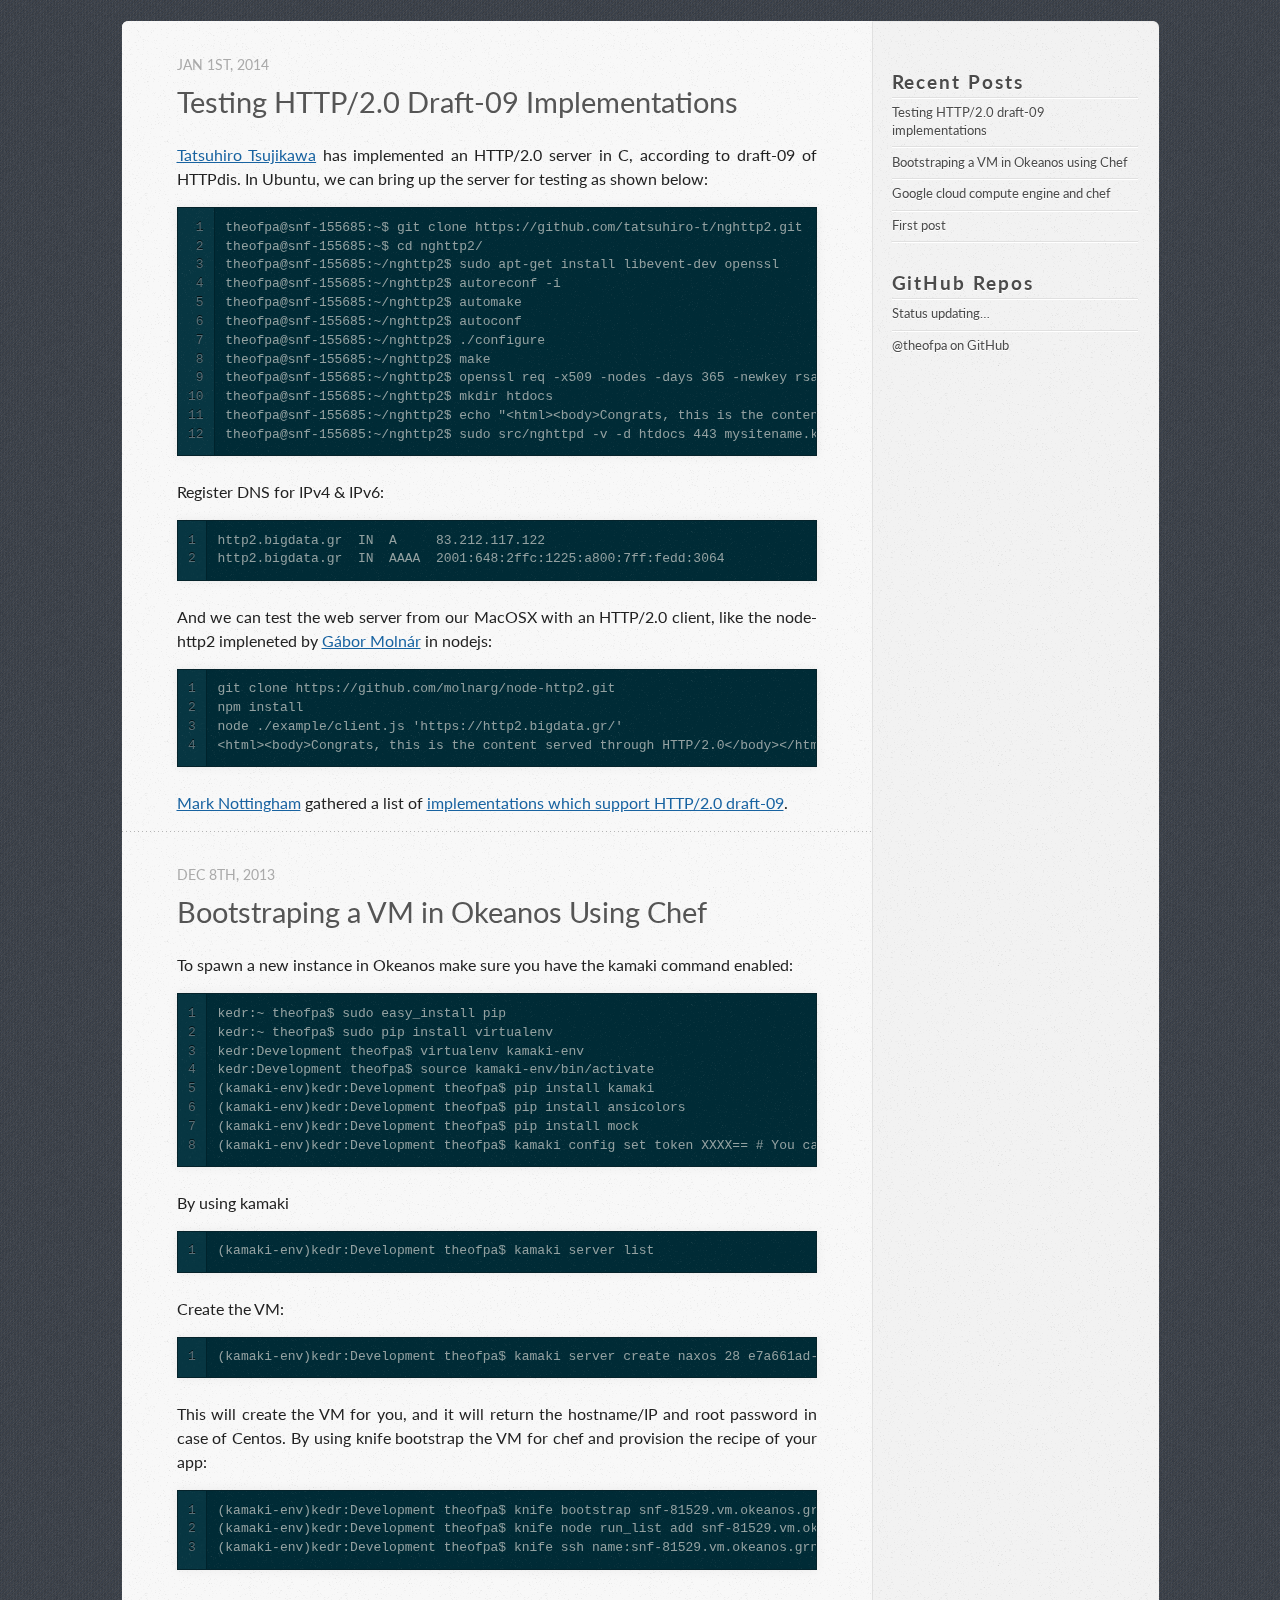
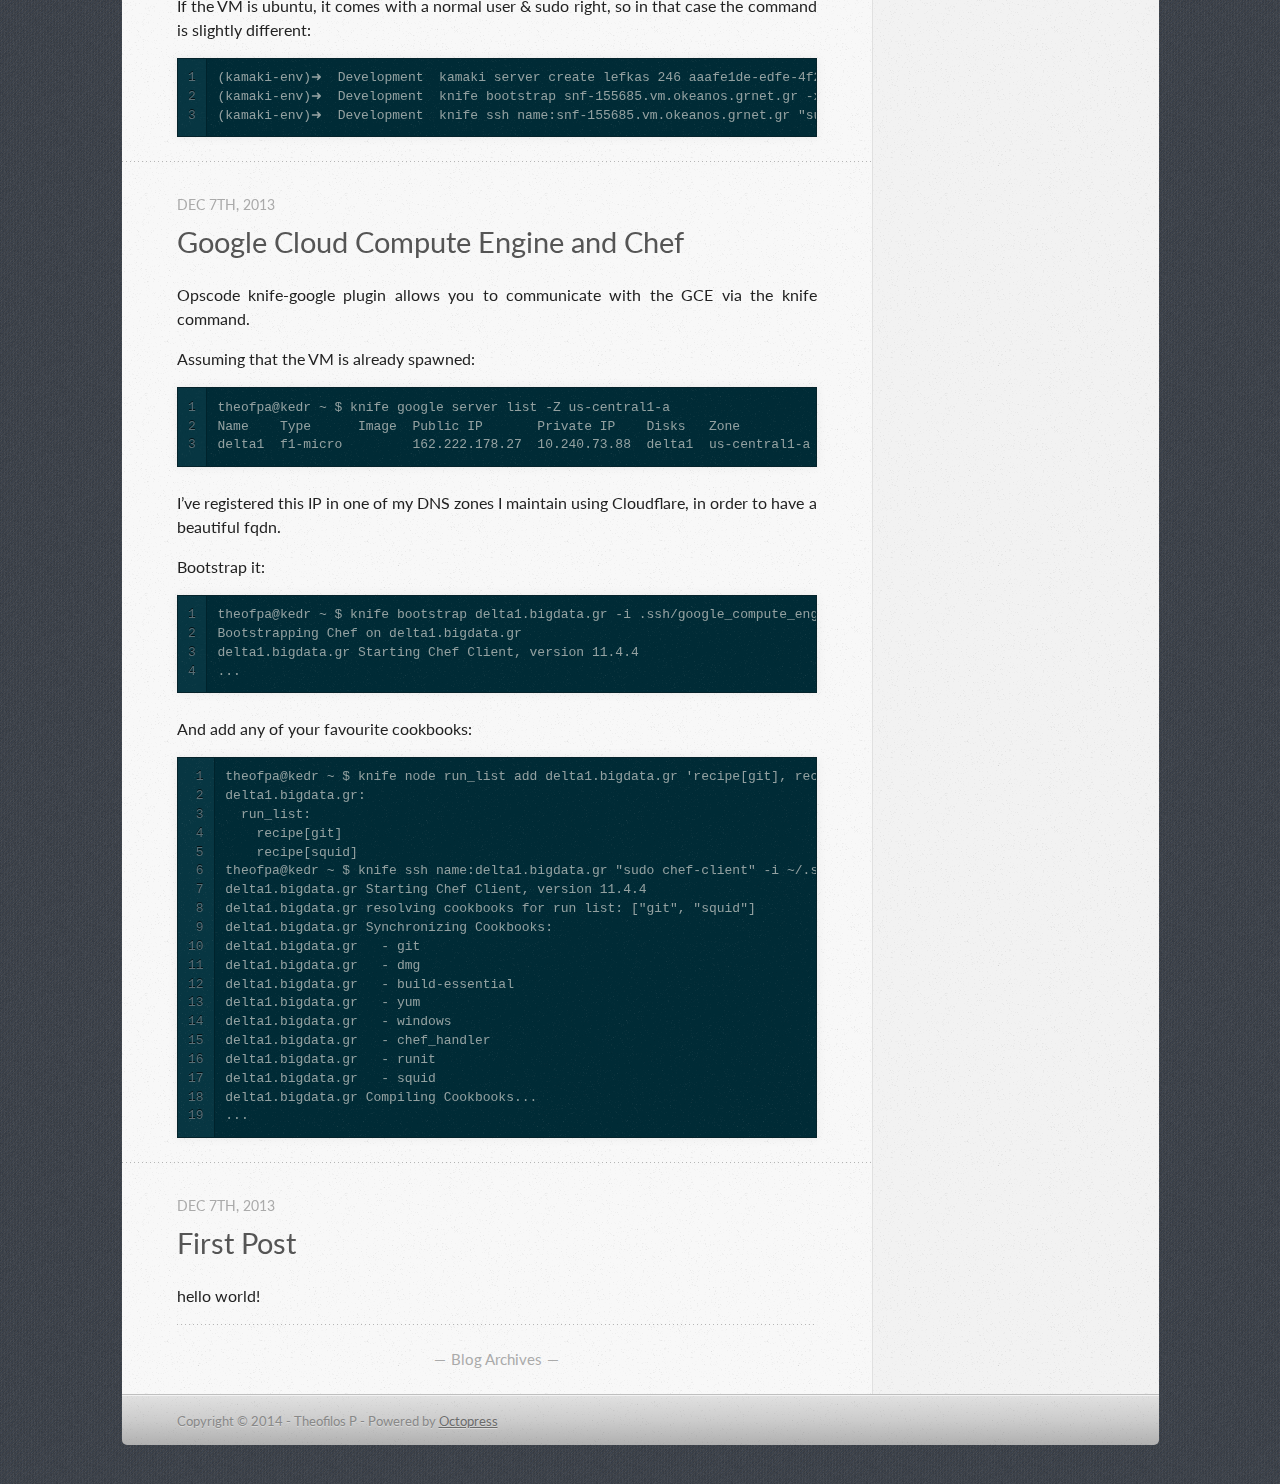
==== index.html @ 342b1354 "Site updated at 2014-01-01 19:19:37 UTC" ====
<!DOCTYPE html>
<!--[if IEMobile 7 ]><html class="no-js iem7"><![endif]-->
<!--[if lt IE 9]><html class="no-js lte-ie8"><![endif]-->
<!--[if (gt IE 8)|(gt IEMobile 7)|!(IEMobile)|!(IE)]><!--><html class="no-js" lang="en"><!--<![endif]-->
<head>
  <meta charset="utf-8">
  <title>theofpa octopress blog</title>
  <meta name="author" content="Theofilos P">

  
  <meta name="description" content="Tatsuhiro Tsujikawa has implemented an HTTP/2.0 server in C, according to draft-09 of HTTPdis. In Ubuntu, we can bring up the server for testing as &hellip;">
  

  <!-- http://t.co/dKP3o1e -->
  <meta name="HandheldFriendly" content="True">
  <meta name="MobileOptimized" content="320">
  <meta name="viewport" content="width=device-width, initial-scale=1">

  
  <link rel="canonical" href="http://theofpa.github.io/">
  <link href="/favicon.png" rel="icon">
  <link href="/stylesheets/screen.css" media="screen, projection" rel="stylesheet" type="text/css">
   <link href="/stylesheets/data-table.css" media="screen, projection" rel="stylesheet" type="text/css" />
  <script src="/javascripts/modernizr-2.0.js"></script>
  <script src="/javascripts/ender.js"></script>
  <script src="/javascripts/octopress.js" type="text/javascript"></script>
  <link href="/atom.xml" rel="alternate" title="theofpa octopress blog" type="application/atom+xml">
  <!--Fonts from Google"s Web font directory at http://google.com/webfonts -->
<link href="http://fonts.googleapis.com/css?family=PT+Serif:regular,italic,bold,bolditalic" rel="stylesheet" type="text/css">
<link href="http://fonts.googleapis.com/css?family=PT+Sans:regular,italic,bold,bolditalic" rel="stylesheet" type="text/css">
<link href='http://fonts.googleapis.com/css?family=Lato:400,700,400italic,700italic' rel='stylesheet' type='text/css'>


  
  <script type="text/javascript">
    var _gaq = _gaq || [];
    _gaq.push(['_setAccount', 'UA-46292497-1']);
    _gaq.push(['_trackPageview']);

    (function() {
      var ga = document.createElement('script'); ga.type = 'text/javascript'; ga.async = true;
      ga.src = ('https:' == document.location.protocol ? 'https://ssl' : 'http://www') + '.google-analytics.com/ga.js';
      var s = document.getElementsByTagName('script')[0]; s.parentNode.insertBefore(ga, s);
    })();
  </script>


</head>

<body   >
  <header role="banner"><hgroup>
</hgroup>

</header>
  <!-- <nav role="navigation"><ul class="subscription" data-subscription="rss">
  <li><a href="/atom.xml" rel="subscribe-rss" title="subscribe via RSS">RSS</a></li>
  
</ul>
  
<form action="http://google.com/search" method="get">
  <fieldset role="search">
    <input type="hidden" name="q" value="site:theofpa.github.io" />
    <input class="search" type="text" name="q" results="0" placeholder="Search"/>
  </fieldset>
</form>
  
<ul class="main-navigation">
  <li><a href="/">Blog</a></li>
  <li><a href="/blog/archives">Archives</a></li>
</ul>

</nav> -->
  <div id="main">
    <div id="content">
      <div class="blog-index">
  
  
  
    <article>
      
  <header>
    
      <h1 class="entry-title"><a href="/blog/2014/01/01/testing-http-slash-2-dot-0-draft-09-implementations/">Testing HTTP/2.0 Draft-09 Implementations</a></h1>
    
    
      <p class="meta">
        








  


<time datetime="2014-01-01T20:08:43+01:00" pubdate data-updated="true">Jan 1<span>st</span>, 2014</time>
        
      </p>
    
  </header>


  <div class="entry-content"><p><a href="https://github.com/tatsuhiro-t">Tatsuhiro Tsujikawa</a> has implemented an HTTP/2.0 server in C, according to draft-09 of HTTPdis. In Ubuntu, we can bring up the server for testing as shown below:</p>

<figure class='code'><div class="highlight"><table><tr><td class="gutter"><pre class="line-numbers"><span class='line-number'>1</span>
<span class='line-number'>2</span>
<span class='line-number'>3</span>
<span class='line-number'>4</span>
<span class='line-number'>5</span>
<span class='line-number'>6</span>
<span class='line-number'>7</span>
<span class='line-number'>8</span>
<span class='line-number'>9</span>
<span class='line-number'>10</span>
<span class='line-number'>11</span>
<span class='line-number'>12</span>
</pre></td><td class='code'><pre><code class=''><span class='line'>theofpa@snf-155685:~$ git clone https://github.com/tatsuhiro-t/nghttp2.git
</span><span class='line'>theofpa@snf-155685:~$ cd nghttp2/
</span><span class='line'>theofpa@snf-155685:~/nghttp2$ sudo apt-get install libevent-dev openssl
</span><span class='line'>theofpa@snf-155685:~/nghttp2$ autoreconf -i
</span><span class='line'>theofpa@snf-155685:~/nghttp2$ automake
</span><span class='line'>theofpa@snf-155685:~/nghttp2$ autoconf
</span><span class='line'>theofpa@snf-155685:~/nghttp2$ ./configure
</span><span class='line'>theofpa@snf-155685:~/nghttp2$ make
</span><span class='line'>theofpa@snf-155685:~/nghttp2$ openssl req -x509 -nodes -days 365 -newkey rsa:2048 -keyout mysitename.key -out mysitename.crt
</span><span class='line'>theofpa@snf-155685:~/nghttp2$ mkdir htdocs
</span><span class='line'>theofpa@snf-155685:~/nghttp2$ echo "&lt;html&gt;&lt;body&gt;Congrats, this is the content served through HTTP/2.0&lt;/body&gt;&lt;/html&gt;" &gt; htdocs/index.html
</span><span class='line'>theofpa@snf-155685:~/nghttp2$ sudo src/nghttpd -v -d htdocs 443 mysitename.key mysitename.crt</span></code></pre></td></tr></table></div></figure>


<p>Register DNS for IPv4 &amp; IPv6:</p>

<figure class='code'><div class="highlight"><table><tr><td class="gutter"><pre class="line-numbers"><span class='line-number'>1</span>
<span class='line-number'>2</span>
</pre></td><td class='code'><pre><code class=''><span class='line'>http2.bigdata.gr  IN  A     83.212.117.122
</span><span class='line'>http2.bigdata.gr  IN  AAAA  2001:648:2ffc:1225:a800:7ff:fedd:3064</span></code></pre></td></tr></table></div></figure>


<p>And we can test the web server from our MacOSX with an HTTP/2.0 client, like the node-http2 impleneted by <a href="https://github.com/molnarg">Gábor Molnár</a> in nodejs:</p>

<figure class='code'><div class="highlight"><table><tr><td class="gutter"><pre class="line-numbers"><span class='line-number'>1</span>
<span class='line-number'>2</span>
<span class='line-number'>3</span>
<span class='line-number'>4</span>
</pre></td><td class='code'><pre><code class=''><span class='line'>git clone https://github.com/molnarg/node-http2.git
</span><span class='line'>npm install
</span><span class='line'>node ./example/client.js 'https://http2.bigdata.gr/'
</span><span class='line'>&lt;html&gt;&lt;body&gt;Congrats, this is the content served through HTTP/2.0&lt;/body&gt;&lt;/html&gt;</span></code></pre></td></tr></table></div></figure>


<p><a href="https://github.com/mnot">Mark Nottingham</a> gathered a list of <a href="https://github.com/http2/http2-spec/wiki/Implementations">implementations which support HTTP/2.0 draft-09</a>.</p>
</div>
  
  


    </article>
  
  
    <article>
      
  <header>
    
      <h1 class="entry-title"><a href="/blog/2013/12/08/bootstraping-a-vm-in-okeanos-using-chef/">Bootstraping a VM in Okeanos Using Chef</a></h1>
    
    
      <p class="meta">
        








  


<time datetime="2013-12-08T21:29:10+01:00" pubdate data-updated="true">Dec 8<span>th</span>, 2013</time>
        
      </p>
    
  </header>


  <div class="entry-content"><p>To spawn a new instance in Okeanos make sure you have the kamaki command enabled:</p>

<figure class='code'><div class="highlight"><table><tr><td class="gutter"><pre class="line-numbers"><span class='line-number'>1</span>
<span class='line-number'>2</span>
<span class='line-number'>3</span>
<span class='line-number'>4</span>
<span class='line-number'>5</span>
<span class='line-number'>6</span>
<span class='line-number'>7</span>
<span class='line-number'>8</span>
</pre></td><td class='code'><pre><code class=''><span class='line'>kedr:~ theofpa$ sudo easy_install pip
</span><span class='line'>kedr:~ theofpa$ sudo pip install virtualenv
</span><span class='line'>kedr:Development theofpa$ virtualenv kamaki-env
</span><span class='line'>kedr:Development theofpa$ source kamaki-env/bin/activate
</span><span class='line'>(kamaki-env)kedr:Development theofpa$ pip install kamaki
</span><span class='line'>(kamaki-env)kedr:Development theofpa$ pip install ansicolors
</span><span class='line'>(kamaki-env)kedr:Development theofpa$ pip install mock  
</span><span class='line'>(kamaki-env)kedr:Development theofpa$ kamaki config set token XXXX== # You can get the token from the Okeanos website</span></code></pre></td></tr></table></div></figure>


<p>By using kamaki</p>

<figure class='code'><div class="highlight"><table><tr><td class="gutter"><pre class="line-numbers"><span class='line-number'>1</span>
</pre></td><td class='code'><pre><code class=''><span class='line'>(kamaki-env)kedr:Development theofpa$ kamaki server list</span></code></pre></td></tr></table></div></figure>


<p>Create the VM:</p>

<figure class='code'><div class="highlight"><table><tr><td class="gutter"><pre class="line-numbers"><span class='line-number'>1</span>
</pre></td><td class='code'><pre><code class=''><span class='line'>(kamaki-env)kedr:Development theofpa$ kamaki server create naxos 28 e7a661ad-1536-45f1-8776-aac9b9ff0c1d </span></code></pre></td></tr></table></div></figure>


<p>This will create the VM for you, and it will return the hostname/IP and root password in case of Centos. By using knife bootstrap the VM for chef and provision the recipe of your app:</p>

<figure class='code'><div class="highlight"><table><tr><td class="gutter"><pre class="line-numbers"><span class='line-number'>1</span>
<span class='line-number'>2</span>
<span class='line-number'>3</span>
</pre></td><td class='code'><pre><code class=''><span class='line'>(kamaki-env)kedr:Development theofpa$ knife bootstrap snf-81529.vm.okeanos.grnet.gr -x root -P rootpass
</span><span class='line'>(kamaki-env)kedr:Development theofpa$ knife node run_list add snf-81529.vm.okeanos.grnet.gr 'recipe[myapp]'
</span><span class='line'>(kamaki-env)kedr:Development theofpa$ knife ssh name:snf-81529.vm.okeanos.grnet.gr "sudo chef-client" -x root -P rootpass</span></code></pre></td></tr></table></div></figure>


<p>If the VM is ubuntu, it comes with a normal user &amp; sudo right, so in that case the command is slightly different:</p>

<figure class='code'><div class="highlight"><table><tr><td class="gutter"><pre class="line-numbers"><span class='line-number'>1</span>
<span class='line-number'>2</span>
<span class='line-number'>3</span>
</pre></td><td class='code'><pre><code class=''><span class='line'>(kamaki-env)➜  Development  kamaki server create lefkas 246 aaafe1de-edfe-4f29-8c3f-50707ccd7d0a
</span><span class='line'>(kamaki-env)➜  Development  knife bootstrap snf-155685.vm.okeanos.grnet.gr -x user -P userpass --sudo
</span><span class='line'>(kamaki-env)➜  Development  knife ssh name:snf-155685.vm.okeanos.grnet.gr "sudo chef-client" -x user -P userpass</span></code></pre></td></tr></table></div></figure>

</div>
  
  


    </article>
  
  
    <article>
      
  <header>
    
      <h1 class="entry-title"><a href="/blog/2013/12/07/google-cloud-compute-engine-and-chef/">Google Cloud Compute Engine and Chef</a></h1>
    
    
      <p class="meta">
        








  


<time datetime="2013-12-07T14:50:55+01:00" pubdate data-updated="true">Dec 7<span>th</span>, 2013</time>
        
      </p>
    
  </header>


  <div class="entry-content"><p>Opscode knife-google plugin allows you to communicate with the GCE via the knife command.</p>

<p>Assuming that the VM is already spawned:</p>

<figure class='code'><div class="highlight"><table><tr><td class="gutter"><pre class="line-numbers"><span class='line-number'>1</span>
<span class='line-number'>2</span>
<span class='line-number'>3</span>
</pre></td><td class='code'><pre><code class=''><span class='line'>theofpa@kedr ~ $ knife google server list -Z us-central1-a
</span><span class='line'>Name    Type      Image  Public IP       Private IP    Disks   Zone           Status
</span><span class='line'>delta1  f1-micro         162.222.178.27  10.240.73.88  delta1  us-central1-a  running</span></code></pre></td></tr></table></div></figure>


<p>I&rsquo;ve registered this IP in one of my DNS zones I maintain using Cloudflare, in order to have a beautiful fqdn.</p>

<p>Bootstrap it:</p>

<figure class='code'><div class="highlight"><table><tr><td class="gutter"><pre class="line-numbers"><span class='line-number'>1</span>
<span class='line-number'>2</span>
<span class='line-number'>3</span>
<span class='line-number'>4</span>
</pre></td><td class='code'><pre><code class=''><span class='line'>theofpa@kedr ~ $ knife bootstrap delta1.bigdata.gr -i .ssh/google_compute_engine -x theofpa --sudo
</span><span class='line'>Bootstrapping Chef on delta1.bigdata.gr
</span><span class='line'>delta1.bigdata.gr Starting Chef Client, version 11.4.4
</span><span class='line'>...</span></code></pre></td></tr></table></div></figure>


<p>And add any of your favourite cookbooks:</p>

<figure class='code'><div class="highlight"><table><tr><td class="gutter"><pre class="line-numbers"><span class='line-number'>1</span>
<span class='line-number'>2</span>
<span class='line-number'>3</span>
<span class='line-number'>4</span>
<span class='line-number'>5</span>
<span class='line-number'>6</span>
<span class='line-number'>7</span>
<span class='line-number'>8</span>
<span class='line-number'>9</span>
<span class='line-number'>10</span>
<span class='line-number'>11</span>
<span class='line-number'>12</span>
<span class='line-number'>13</span>
<span class='line-number'>14</span>
<span class='line-number'>15</span>
<span class='line-number'>16</span>
<span class='line-number'>17</span>
<span class='line-number'>18</span>
<span class='line-number'>19</span>
</pre></td><td class='code'><pre><code class=''><span class='line'>theofpa@kedr ~ $ knife node run_list add delta1.bigdata.gr 'recipe[git], recipe[squid]'
</span><span class='line'>delta1.bigdata.gr:
</span><span class='line'>  run_list:
</span><span class='line'>    recipe[git]
</span><span class='line'>    recipe[squid]
</span><span class='line'>theofpa@kedr ~ $ knife ssh name:delta1.bigdata.gr "sudo chef-client" -i ~/.ssh/google_compute_engine
</span><span class='line'>delta1.bigdata.gr Starting Chef Client, version 11.4.4
</span><span class='line'>delta1.bigdata.gr resolving cookbooks for run list: ["git", "squid"]
</span><span class='line'>delta1.bigdata.gr Synchronizing Cookbooks:
</span><span class='line'>delta1.bigdata.gr   - git
</span><span class='line'>delta1.bigdata.gr   - dmg
</span><span class='line'>delta1.bigdata.gr   - build-essential
</span><span class='line'>delta1.bigdata.gr   - yum
</span><span class='line'>delta1.bigdata.gr   - windows
</span><span class='line'>delta1.bigdata.gr   - chef_handler
</span><span class='line'>delta1.bigdata.gr   - runit
</span><span class='line'>delta1.bigdata.gr   - squid
</span><span class='line'>delta1.bigdata.gr Compiling Cookbooks...
</span><span class='line'>...</span></code></pre></td></tr></table></div></figure>



</div>
  
  


    </article>
  
  
    <article>
      
  <header>
    
      <h1 class="entry-title"><a href="/blog/2013/12/07/first-post/">First Post</a></h1>
    
    
      <p class="meta">
        








  


<time datetime="2013-12-07T14:45:52+01:00" pubdate data-updated="true">Dec 7<span>th</span>, 2013</time>
        
      </p>
    
  </header>


  <div class="entry-content"><p>hello world!</p>
</div>
  
  


    </article>
  
  <div class="pagination">
    
    <a href="archives">Blog Archives</a>
    
  </div>
</div>
<aside class="sidebar">
  
    <section>
  <h1>Recent Posts</h1>
  <ul id="recent_posts">
    
      <li class="post">
        <a href="/blog/2014/01/01/testing-http-slash-2-dot-0-draft-09-implementations/">Testing HTTP/2.0 draft-09 implementations</a>
      </li>
    
      <li class="post">
        <a href="/blog/2013/12/08/bootstraping-a-vm-in-okeanos-using-chef/">Bootstraping a VM in Okeanos using Chef</a>
      </li>
    
      <li class="post">
        <a href="/blog/2013/12/07/google-cloud-compute-engine-and-chef/">Google cloud compute engine and chef</a>
      </li>
    
      <li class="post">
        <a href="/blog/2013/12/07/first-post/">First post</a>
      </li>
    
  </ul>
</section>

<section>
  <h1>GitHub Repos</h1>
  <ul id="gh_repos">
    <li class="loading">Status updating&#8230;</li>
  </ul>
  
  <a href="https://github.com/theofpa">@theofpa</a> on GitHub
  
  <script type="text/javascript">
    $.domReady(function(){
        if (!window.jXHR){
            var jxhr = document.createElement('script');
            jxhr.type = 'text/javascript';
            jxhr.src = '/javascripts/libs/jXHR.js';
            var s = document.getElementsByTagName('script')[0];
            s.parentNode.insertBefore(jxhr, s);
        }

        github.showRepos({
            user: 'theofpa',
            count: 100,
            skip_forks: true,
            target: '#gh_repos'
        });
    });
  </script>
  <script src="/javascripts/github.js" type="text/javascript"> </script>
</section>





  
</aside>

    </div>
  </div>
  <footer role="contentinfo"><p>
  Copyright &copy; 2014 - Theofilos P -
  <span class="credit">Powered by <a href="http://octopress.org">Octopress</a></span>
</p>

</footer>
  







  <script type="text/javascript">
    (function(){
      var twitterWidgets = document.createElement('script');
      twitterWidgets.type = 'text/javascript';
      twitterWidgets.async = true;
      twitterWidgets.src = 'http://platform.twitter.com/widgets.js';
      document.getElementsByTagName('head')[0].appendChild(twitterWidgets);
    })();
  </script>





</body>
</html>
---- stylesheets/screen.css ----
html,body,div,span,applet,object,iframe,h1,h2,h3,h4,h5,h6,p,blockquote,pre,a,abbr,acronym,address,big,cite,code,del,dfn,em,img,ins,kbd,q,s,samp,small,strike,strong,sub,sup,tt,var,b,u,i,center,dl,dt,dd,ol,ul,li,fieldset,form,label,legend,table,caption,tbody,tfoot,thead,tr,th,td,article,aside,canvas,details,embed,figure,figcaption,footer,header,hgroup,menu,nav,output,ruby,section,summary,time,mark,audio,video{margin:0;padding:0;border:0;font:inherit;font-size:100%;vertical-align:baseline}html{line-height:1}ol,ul{list-style:none}table{border-collapse:collapse;border-spacing:0}caption,th,td{text-align:left;font-weight:normal;vertical-align:middle}q,blockquote{quotes:none}q:before,q:after,blockquote:before,blockquote:after{content:"";content:none}a img{border:none}article,aside,details,figcaption,figure,footer,header,hgroup,menu,nav,section,summary{display:block}article,aside,details,figcaption,figure,footer,header,hgroup,menu,nav,section,summary{display:block}a{color:#1863a1}a:visited{color:#751590}a:focus{color:#0181eb}a:hover{color:#0181eb}a:active{color:#01579f}aside.sidebar a{color:#1863a1}aside.sidebar a:focus{color:#0181eb}aside.sidebar a:hover{color:#0181eb}aside.sidebar a:active{color:#01579f}a{-webkit-transition:color 0.3s;-moz-transition:color 0.3s;-o-transition:color 0.3s;transition:color 0.3s}html{background:#252525}body>div#main{background:#f2f2f2 url('/images/noise.png?1386423927') top left;border-bottom:1px solid #bfbfbf}body>div#main>div{background:#f8f8f8 url('/images/noise.png?1386423927') top left;border-right:1px solid #e0e0e0}.heading,body>header h1,h1,h2,h3,h4,h5,h6{font-family:"Lato",sans-serif}.sans,body>header h2,article header p.meta,article>footer,#content .blog-index footer,html .gist .gist-file .gist-meta,#blog-archives a.category,#blog-archives time,aside.sidebar section,body>footer{font-family:"Lato",sans-serif}.serif,body,#content .blog-index a[rel=full-article]{font-family:"Lato",sans-serif}.mono,pre,code,tt,p code,li code{font-family:Menlo,Monaco,"Andale Mono","lucida console","Courier New",monospace}body>header h1{font-size:2.2em;font-family:"League",Helvetica,Arial,sans-serif;font-weight:normal;line-height:1.2em;margin-bottom:0.6667em}body>header h2{font-family:"Lato",sans-serif}body{line-height:1.5em;color:#222}h1{font-size:2.2em;line-height:1.2em}@media only screen and (min-width: 992px){body{font-size:1.15em}h1{font-size:2.6em;line-height:1.2em}}h1,h2,h3,h4,h5,h6{text-rendering:optimizelegibility;margin-bottom:1em;font-weight:bold}h2,section h1{font-size:1.5em}h3,section h2,section section h1{font-size:1.3em}h4,section h3,section section h2,section section section h1{font-size:1em}h5,section h4,section section h3{font-size:.9em}h6,section h5,section section h4,section section section h3{font-size:.8em}p,blockquote,ul,ol{margin-bottom:1.5em}ul{list-style-type:disc}ul ul{list-style-type:circle;margin-bottom:0px}ul ul ul{list-style-type:square;margin-bottom:0px}ol{list-style-type:decimal}ol ol{list-style-type:lower-alpha;margin-bottom:0px}ol ol ol{list-style-type:lower-roman;margin-bottom:0px}ul,ul ul,ul ol,ol,ol ul,ol ol{margin-left:1.3em}strong{font-weight:bold}em{font-style:italic}sup,sub{font-size:0.8em;position:relative;display:inline-block}sup{top:-.5em}sub{bottom:-.5em}q{font-style:italic}q:before{content:"\201C"}q:after{content:"\201D"}em,dfn{font-style:italic}strong,dfn{font-weight:bold}del,s{text-decoration:line-through}abbr,acronym{border-bottom:1px dotted;cursor:help}sub,sup{line-height:0}hr{margin-bottom:0.2em}small{font-size:.8em}big{font-size:1.2em}blockquote{font-style:italic;position:relative;font-size:1.2em;line-height:1.5em;padding-left:1em;border-left:4px solid rgba(170,170,170,0.5)}blockquote cite{font-style:italic}blockquote cite a{color:#aaa !important;word-wrap:break-word}blockquote cite:before{content:'\2014';padding-right:.3em;padding-left:.3em;color:#aaa}@media only screen and (min-width: 992px){blockquote{padding-left:1.5em;border-left-width:4px}}.pullquote-right:before,.pullquote-left:before{padding:0;border:none;content:attr(data-pullquote);float:right;width:45%;margin:.5em 0 1em 1.5em;position:relative;top:7px;font-size:1.4em;line-height:1.45em}.pullquote-left:before{float:left;margin:.5em 1.5em 1em 0}.force-wrap,article a,aside.sidebar a{white-space:-moz-pre-wrap;white-space:-pre-wrap;white-space:-o-pre-wrap;white-space:pre-wrap;word-wrap:break-word}.group,body>header,body>nav,body>footer,body #content>article,body #content>div>article,body #content>div>section,body div.pagination,aside.sidebar,#main,#content,.sidebar{*zoom:1}.group:after,body>header:after,body>nav:after,body>footer:after,body #content>article:after,body #content>div>section:after,body div.pagination:after,#main:after,#content:after,.sidebar:after{content:"";display:table;clear:both}body{-webkit-text-size-adjust:none;max-width:1037px;position:relative;margin:0 auto}body>header,body>nav,body>footer,body #content>article,body #content>div>article,body #content>div>section{padding-left:18px;padding-right:18px}@media only screen and (min-width: 480px){body>header,body>nav,body>footer,body #content>article,body #content>div>article,body #content>div>section{padding-left:25px;padding-right:25px}}@media only screen and (min-width: 768px){body>header,body>nav,body>footer,body #content>article,body #content>div>article,body #content>div>section{padding-left:35px;padding-right:35px}}@media only screen and (min-width: 992px){body>header,body>nav,body>footer,body #content>article,body #content>div>article,body #content>div>section{padding-left:55px;padding-right:55px}}body div.pagination{margin-left:18px;margin-right:18px}@media only screen and (min-width: 480px){body div.pagination{margin-left:25px;margin-right:25px}}@media only screen and (min-width: 768px){body div.pagination{margin-left:35px;margin-right:35px}}@media only screen and (min-width: 992px){body div.pagination{margin-left:55px;margin-right:55px}}body>header{font-size:1em;padding-top:1.5em;padding-bottom:1.5em}#content{overflow:hidden}#content>div,#content>article{width:100%}aside.sidebar{float:none;padding:0 18px 1px;background-color:#f7f7f7;border-top:1px solid #e0e0e0}.flex-content,article img,article video,article .flash-video,aside.sidebar img{max-width:100%;height:auto}.basic-alignment.left,article img.left,article video.left,article .left.flash-video,aside.sidebar img.left{float:left;margin-right:1.5em}.basic-alignment.right,article img.right,article video.right,article .right.flash-video,aside.sidebar img.right{float:right;margin-left:1.5em}.basic-alignment.center,article img.center,article video.center,article .center.flash-video,aside.sidebar img.center{display:block;margin:0 auto 1.5em}.basic-alignment.left,article img.left,article video.left,article .left.flash-video,aside.sidebar img.left,.basic-alignment.right,article img.right,article video.right,article .right.flash-video,aside.sidebar img.right{margin-bottom:.8em}.toggle-sidebar,.no-sidebar .toggle-sidebar{display:none}@media only screen and (min-width: 750px){body.sidebar-footer aside.sidebar{float:none;width:auto;clear:left;margin:0;padding:0 35px 1px;background-color:#f7f7f7;border-top:1px solid #eaeaea}body.sidebar-footer aside.sidebar section.odd,body.sidebar-footer aside.sidebar section.even{float:left;width:48%}body.sidebar-footer aside.sidebar section.odd{margin-left:0}body.sidebar-footer aside.sidebar section.even{margin-left:4%}body.sidebar-footer aside.sidebar.thirds section{width:30%;margin-left:5%}body.sidebar-footer aside.sidebar.thirds section.first{margin-left:0;clear:both}}body.sidebar-footer #content{margin-right:0px}body.sidebar-footer .toggle-sidebar{display:none}@media only screen and (min-width: 550px){body>header{font-size:1em}}@media only screen and (min-width: 750px){aside.sidebar{float:none;width:auto;clear:left;margin:0;padding:0 35px 1px;background-color:#f7f7f7;border-top:1px solid #eaeaea}aside.sidebar section.odd,aside.sidebar section.even{float:left;width:48%}aside.sidebar section.odd{margin-left:0}aside.sidebar section.even{margin-left:4%}aside.sidebar.thirds section{width:30%;margin-left:5%}aside.sidebar.thirds section.first{margin-left:0;clear:both}}@media only screen and (min-width: 768px){body{-webkit-text-size-adjust:auto}body>header{font-size:1.2em}#main{padding:0;margin:0 auto}#content{overflow:visible;margin-right:286px;position:relative}.no-sidebar #content{margin-right:0;border-right:0}.collapse-sidebar #content{margin-right:20px}#content>div,#content>article{padding-top:17.5px;padding-bottom:17.5px;float:left}aside.sidebar{width:256px;padding:0 15px 15px;background:none;clear:none;float:left;margin:0 -100% 0 0}aside.sidebar section{width:auto;margin-left:0}aside.sidebar section.odd,aside.sidebar section.even{float:none;width:auto;margin-left:0}.collapse-sidebar aside.sidebar{float:none;width:auto;clear:left;margin:0;padding:0 35px 1px;background-color:#f7f7f7;border-top:1px solid #eaeaea}.collapse-sidebar aside.sidebar section.odd,.collapse-sidebar aside.sidebar section.even{float:left;width:48%}.collapse-sidebar aside.sidebar section.odd{margin-left:0}.collapse-sidebar aside.sidebar section.even{margin-left:4%}.collapse-sidebar aside.sidebar.thirds section{width:30%;margin-left:5%}.collapse-sidebar aside.sidebar.thirds section.first{margin-left:0;clear:both}}@media only screen and (min-width: 992px){body>header{font-size:1.3em}#content{margin-right:286px}#content>div,#content>article{padding-top:27.5px;padding-bottom:27.5px}aside.sidebar{width:246px;padding:1.2em 20px 20px}.collapse-sidebar aside.sidebar{padding-left:55px;padding-right:55px}}body>header{background:#333}body>header h1{display:inline-block;margin:0}body>header h1 a,body>header h1 a:visited,body>header h1 a:hover{color:#f2f2f2;text-decoration:none}body>header h2{margin:.2em 0 0;font-size:1em;color:#aaa;font-weight:normal}body>nav{position:relative;background-color:#ccc;background:url('/images/noise.png?1386423927'),-webkit-gradient(linear, 50% 0%, 50% 100%, color-stop(0%, #e0e0e0), color-stop(50%, #cccccc), color-stop(100%, #b0b0b0));background:url('/images/noise.png?1386423927'),-webkit-linear-gradient(#e0e0e0,#cccccc,#b0b0b0);background:url('/images/noise.png?1386423927'),-moz-linear-gradient(#e0e0e0,#cccccc,#b0b0b0);background:url('/images/noise.png?1386423927'),-o-linear-gradient(#e0e0e0,#cccccc,#b0b0b0);background:url('/images/noise.png?1386423927'),linear-gradient(#e0e0e0,#cccccc,#b0b0b0);border-top:1px solid #f2f2f2;border-bottom:1px solid #8c8c8c;padding-top:.35em;padding-bottom:.35em}body>nav form{-webkit-background-clip:padding;-moz-background-clip:padding;background-clip:padding-box;margin:0;padding:0}body>nav form .search{padding:.3em .5em 0;font-size:.85em;font-family:"Lato",sans-serif;line-height:1.1em;width:95%;-webkit-border-radius:0.5em;-moz-border-radius:0.5em;-ms-border-radius:0.5em;-o-border-radius:0.5em;border-radius:0.5em;-webkit-background-clip:padding;-moz-background-clip:padding;background-clip:padding-box;-webkit-box-shadow:#d1d1d1 0 1px;-moz-box-shadow:#d1d1d1 0 1px;box-shadow:#d1d1d1 0 1px;background-color:#f2f2f2;border:1px solid #b3b3b3;color:#888}body>nav form .search:focus{color:#444;border-color:#80b1df;-webkit-box-shadow:#80b1df 0 0 4px,#80b1df 0 0 3px inset;-moz-box-shadow:#80b1df 0 0 4px,#80b1df 0 0 3px inset;box-shadow:#80b1df 0 0 4px,#80b1df 0 0 3px inset;background-color:#fff;outline:none}body>nav fieldset[role=search]{float:right;width:48%}body>nav fieldset.mobile-nav{float:left;width:48%}body>nav fieldset.mobile-nav select{width:100%;font-size:.8em;border:1px solid #888}body>nav ul{display:none}@media only screen and (min-width: 550px){body>nav{font-size:.9em}body>nav ul{margin:0;padding:0;border:0;overflow:hidden;*zoom:1;float:left;display:block;padding-top:.15em}body>nav ul li{list-style-image:none;list-style-type:none;margin-left:0;white-space:nowrap;display:inline;float:left;padding-left:0;padding-right:0}body>nav ul li:first-child,body>nav ul li.first{padding-left:0}body>nav ul li:last-child{padding-right:0}body>nav ul li.last{padding-right:0}body>nav ul.subscription{margin-left:.8em;float:right}body>nav ul.subscription li:last-child a{padding-right:0}body>nav ul li{margin:0}body>nav a{color:#6b6b6b;font-family:"Lato",sans-serif;text-shadow:#ebebeb 0 1px;float:left;text-decoration:none;font-size:1.1em;padding:.1em 0;line-height:1.5em}body>nav a:visited{color:#6b6b6b}body>nav a:hover{color:#2b2b2b}body>nav li+li{border-left:1px solid #b0b0b0;margin-left:.8em}body>nav li+li a{padding-left:.8em;border-left:1px solid #dedede}body>nav form{float:right;text-align:left;padding-left:.8em;width:221px}body>nav form .search{width:93%;font-size:.95em;line-height:1.2em}body>nav ul[data-subscription$=email]+form{width:143px}body>nav ul[data-subscription$=email]+form .search{width:91%}body>nav fieldset.mobile-nav{display:none}body>nav fieldset[role=search]{width:99%}}@media only screen and (min-width: 992px){body>nav form{width:201px}body>nav ul[data-subscription$=email]+form{width:133px}}.no-placeholder body>nav .search{background:#f2f2f2 url('/images/search.png?1386423927') 0.3em 0.25em no-repeat;text-indent:1.3em}@media only screen and (min-width: 550px){.maskImage body>nav ul[data-subscription$=email]+form{width:169px}}@media only screen and (min-width: 992px){.maskImage body>nav ul[data-subscription$=email]+form{width:159px}}.maskImage ul.subscription{position:relative;top:.2em}.maskImage ul.subscription li,.maskImage ul.subscription a{border:0;padding:0}.maskImage a[rel=subscribe-rss]{position:relative;top:0px;text-indent:-999999em;background-color:#dedede;border:0;padding:0}.maskImage a[rel=subscribe-rss],.maskImage a[rel=subscribe-rss]:after{-webkit-mask-image:url('/images/rss.png?1386423927');-moz-mask-image:url('/images/rss.png?1386423927');-ms-mask-image:url('/images/rss.png?1386423927');-o-mask-image:url('/images/rss.png?1386423927');mask-image:url('/images/rss.png?1386423927');-webkit-mask-repeat:no-repeat;-moz-mask-repeat:no-repeat;-ms-mask-repeat:no-repeat;-o-mask-repeat:no-repeat;mask-repeat:no-repeat;width:48px;height:48px}.maskImage a[rel=subscribe-rss]:after{content:"";position:absolute;top:-1px;left:0;background-color:#ababab}.maskImage a[rel=subscribe-rss]:hover:after{background-color:#9e9e9e}.maskImage a[rel=subscribe-email]{position:relative;top:0px;text-indent:-999999em;background-color:#dedede;border:0;padding:0}.maskImage a[rel=subscribe-email],.maskImage a[rel=subscribe-email]:after{-webkit-mask-image:url('/images/email.png?1386423927');-moz-mask-image:url('/images/email.png?1386423927');-ms-mask-image:url('/images/email.png?1386423927');-o-mask-image:url('/images/email.png?1386423927');mask-image:url('/images/email.png?1386423927');-webkit-mask-repeat:no-repeat;-moz-mask-repeat:no-repeat;-ms-mask-repeat:no-repeat;-o-mask-repeat:no-repeat;mask-repeat:no-repeat;width:28px;height:22px}.maskImage a[rel=subscribe-email]:after{content:"";position:absolute;top:-1px;left:0;background-color:#ababab}.maskImage a[rel=subscribe-email]:hover:after{background-color:#9e9e9e}article{padding-top:1em}article header{position:relative;padding-top:2em;padding-bottom:1em;margin-bottom:1em;background:url('[data-uri]') bottom left repeat-x}article header h1{margin:0}article header h1 a{text-decoration:none}article header h1 a:hover{text-decoration:underline}article header p{font-size:.9em;color:#aaa;margin:0}article header p.meta{text-transform:uppercase;position:absolute;top:0}@media only screen and (min-width: 768px){article header{margin-bottom:1.5em;padding-bottom:1em;background:url('[data-uri]') bottom left repeat-x}}article h2{padding-top:0.8em;background:url('[data-uri]') top left repeat-x}.entry-content article h2:first-child,article header+h2{padding-top:0}article h2:first-child,article header+h2{background:none}article .feature{padding-top:.5em;margin-bottom:1em;padding-bottom:1em;background:url('[data-uri]') bottom left repeat-x;font-size:2.0em;font-style:italic;line-height:1.3em}article img,article video,article .flash-video{-webkit-border-radius:0.3em;-moz-border-radius:0.3em;-ms-border-radius:0.3em;-o-border-radius:0.3em;border-radius:0.3em;-webkit-box-shadow:rgba(0,0,0,0.15) 0 1px 4px;-moz-box-shadow:rgba(0,0,0,0.15) 0 1px 4px;box-shadow:rgba(0,0,0,0.15) 0 1px 4px;-webkit-box-sizing:border-box;-moz-box-sizing:border-box;box-sizing:border-box;border:#fff 0.5em solid}article video,article .flash-video{margin:0 auto 1.5em}article video{display:block;width:100%}article .flash-video>div{position:relative;display:block;padding-bottom:56.25%;padding-top:1px;height:0;overflow:hidden}article .flash-video>div iframe,article .flash-video>div object,article .flash-video>div embed{position:absolute;top:0;left:0;width:100%;height:100%}article>footer{padding-bottom:2.5em;margin-top:2em}article>footer p.meta{margin-bottom:.8em;font-size:.85em;clear:both;overflow:hidden}.blog-index article+article{background:url('[data-uri]') top left repeat-x}#content .blog-index{padding-top:0;padding-bottom:0}#content .blog-index article{padding-top:2em}#content .blog-index article header{background:none;padding-bottom:0}#content .blog-index article h1{font-size:2.2em}#content .blog-index article h1 a{color:inherit}#content .blog-index article h1 a:hover{color:#0181eb}#content .blog-index a[rel=full-article]{background:#ebebeb;display:inline-block;padding:.4em .8em;margin-right:.5em;text-decoration:none;color:#666;-webkit-transition:background-color 0.5s;-moz-transition:background-color 0.5s;-o-transition:background-color 0.5s;transition:background-color 0.5s}#content .blog-index a[rel=full-article]:hover{background:#0181eb;text-shadow:none;color:#f8f8f8}#content .blog-index footer{margin-top:1em}.separator,article>footer .byline+time:before,article>footer time+time:before,article>footer .comments:before,article>footer .byline ~ .categories:before{content:"\2022 ";padding:0 .4em 0 .2em;display:inline-block}#content div.pagination{text-align:center;font-size:.95em;position:relative;background:url('[data-uri]') top left repeat-x;padding-top:1.5em;padding-bottom:1.5em}#content div.pagination a{text-decoration:none;color:#aaa}#content div.pagination a.prev{position:absolute;left:0}#content div.pagination a.next{position:absolute;right:0}#content div.pagination a:hover{color:#0181eb}#content div.pagination a[href*=archive]:before,#content div.pagination a[href*=archive]:after{content:'\2014';padding:0 .3em}p.meta+.sharing{padding-top:1em;padding-left:0;background:url('[data-uri]') top left repeat-x}#fb-root{display:none}.highlight,html .gist .gist-file .gist-syntax .gist-highlight{border:1px solid #05232b !important}.highlight table td.code,html .gist .gist-file .gist-syntax .gist-highlight table td.code{width:100%}.highlight .line-numbers,html .gist .gist-file .gist-syntax .gist-highlight .line-numbers{text-align:right;font-size:13px;line-height:1.45em;background:#073642 url('/images/noise.png?1386423927') top left !important;border-right:1px solid #00232c !important;-webkit-box-shadow:#083e4b -1px 0 inset;-moz-box-shadow:#083e4b -1px 0 inset;box-shadow:#083e4b -1px 0 inset;text-shadow:#021014 0 -1px;padding:.8em !important;-webkit-border-radius:0;-moz-border-radius:0;-ms-border-radius:0;-o-border-radius:0;border-radius:0}.highlight .line-numbers span,html .gist .gist-file .gist-syntax .gist-highlight .line-numbers span{color:#586e75 !important}figure.code,.gist-file,pre{-webkit-box-shadow:rgba(0,0,0,0.06) 0 0 10px;-moz-box-shadow:rgba(0,0,0,0.06) 0 0 10px;box-shadow:rgba(0,0,0,0.06) 0 0 10px}figure.code .highlight pre,.gist-file .highlight pre,pre .highlight pre{-webkit-box-shadow:none;-moz-box-shadow:none;box-shadow:none}html .gist .gist-file{margin-bottom:1.8em;position:relative;border:none;padding-top:26px !important}html .gist .gist-file .gist-syntax{border-bottom:0 !important;background:none !important}html .gist .gist-file .gist-syntax .gist-highlight{background:#002b36 !important}html .gist .gist-file .gist-meta{padding:.6em 0.8em;border:1px solid #083e4b !important;color:#586e75;font-size:.7em !important;background:#073642 url('/images/noise.png?1386423927') top left;line-height:1.5em}html .gist .gist-file .gist-meta a{color:#75878b !important;text-decoration:none}html .gist .gist-file .gist-meta a:hover{text-decoration:underline}html .gist .gist-file .gist-meta a:hover{color:#93a1a1 !important}html .gist .gist-file .gist-meta a[href*='#file']{position:absolute;top:0;left:0;right:-10px;color:#474747 !important}html .gist .gist-file .gist-meta a[href*='#file']:hover{color:#1863a1 !important}html .gist .gist-file .gist-meta a[href*=raw]{top:.4em}pre{background:#002b36 url('/images/noise.png?1386423927') top left;-webkit-border-radius:0.4em;-moz-border-radius:0.4em;-ms-border-radius:0.4em;-o-border-radius:0.4em;border-radius:0.4em;border:1px solid #05232b;line-height:1.45em;font-size:13px;margin-bottom:2.1em;padding:.8em 1em;color:#93a1a1;overflow:auto}h3.filename+pre{-moz-border-radius-topleft:0px;-webkit-border-top-left-radius:0px;border-top-left-radius:0px;-moz-border-radius-topright:0px;-webkit-border-top-right-radius:0px;border-top-right-radius:0px}p code,li code{display:inline-block;white-space:no-wrap;background:#fff;font-size:.8em;line-height:1.5em;color:#555;border:1px solid #ddd;-webkit-border-radius:0.4em;-moz-border-radius:0.4em;-ms-border-radius:0.4em;-o-border-radius:0.4em;border-radius:0.4em;padding:0 .3em;margin:-1px 0}p pre code,li pre code{font-size:1em !important;background:none;border:none}.pre-code,html .gist .gist-file .gist-syntax .gist-highlight pre,.highlight code{font-family:Menlo,Monaco,"Andale Mono","lucida console","Courier New",monospace !important;overflow:scroll;overflow-y:hidden;display:block;padding:.8em !important;overflow-x:auto;line-height:1.45em;background:#002b36 url('/images/noise.png?1386423927') top left !important;color:#93a1a1 !important}.pre-code *::-moz-selection,html .gist .gist-file .gist-syntax .gist-highlight pre *::-moz-selection,.highlight code *::-moz-selection{background:#386774;color:inherit;text-shadow:#002b36 0 1px}.pre-code *::-webkit-selection,html .gist .gist-file .gist-syntax .gist-highlight pre *::-webkit-selection,.highlight code *::-webkit-selection{background:#386774;color:inherit;text-shadow:#002b36 0 1px}.pre-code *::selection,html .gist .gist-file .gist-syntax .gist-highlight pre *::selection,.highlight code *::selection{background:#386774;color:inherit;text-shadow:#002b36 0 1px}.pre-code span,html .gist .gist-file .gist-syntax .gist-highlight pre span,.highlight code span{color:#93a1a1 !important}.pre-code span,html .gist .gist-file .gist-syntax .gist-highlight pre span,.highlight code span{font-style:normal !important;font-weight:normal !important}.pre-code .c,html .gist .gist-file .gist-syntax .gist-highlight pre .c,.highlight code .c{color:#586e75 !important;font-style:italic !important}.pre-code .cm,html .gist .gist-file .gist-syntax .gist-highlight pre .cm,.highlight code .cm{color:#586e75 !important;font-style:italic !important}.pre-code .cp,html .gist .gist-file .gist-syntax .gist-highlight pre .cp,.highlight code .cp{color:#586e75 !important;font-style:italic !important}.pre-code .c1,html .gist .gist-file .gist-syntax .gist-highlight pre .c1,.highlight code .c1{color:#586e75 !important;font-style:italic !important}.pre-code .cs,html .gist .gist-file .gist-syntax .gist-highlight pre .cs,.highlight code .cs{color:#586e75 !important;font-weight:bold !important;font-style:italic !important}.pre-code .err,html .gist .gist-file .gist-syntax .gist-highlight pre .err,.highlight code .err{color:#dc322f !important;background:none !important}.pre-code .k,html .gist .gist-file .gist-syntax .gist-highlight pre .k,.highlight code .k{color:#cb4b16 !important}.pre-code .o,html .gist .gist-file .gist-syntax .gist-highlight pre .o,.highlight code .o{color:#93a1a1 !important;font-weight:bold !important}.pre-code .p,html .gist .gist-file .gist-syntax .gist-highlight pre .p,.highlight code .p{color:#93a1a1 !important}.pre-code .ow,html .gist .gist-file .gist-syntax .gist-highlight pre .ow,.highlight code .ow{color:#2aa198 !important;font-weight:bold !important}.pre-code .gd,html .gist .gist-file .gist-syntax .gist-highlight pre .gd,.highlight code .gd{color:#93a1a1 !important;background-color:#372c34 !important;display:inline-block}.pre-code .gd .x,html .gist .gist-file .gist-syntax .gist-highlight pre .gd .x,.highlight code .gd .x{color:#93a1a1 !important;background-color:#4d2d33 !important;display:inline-block}.pre-code .ge,html .gist .gist-file .gist-syntax .gist-highlight pre .ge,.highlight code .ge{color:#93a1a1 !important;font-style:italic !important}.pre-code .gh,html .gist .gist-file .gist-syntax .gist-highlight pre .gh,.highlight code .gh{color:#586e75 !important}.pre-code .gi,html .gist .gist-file .gist-syntax .gist-highlight pre .gi,.highlight code .gi{color:#93a1a1 !important;background-color:#1a412b !important;display:inline-block}.pre-code .gi .x,html .gist .gist-file .gist-syntax .gist-highlight pre .gi .x,.highlight code .gi .x{color:#93a1a1 !important;background-color:#355720 !important;display:inline-block}.pre-code .gs,html .gist .gist-file .gist-syntax .gist-highlight pre .gs,.highlight code .gs{color:#93a1a1 !important;font-weight:bold !important}.pre-code .gu,html .gist .gist-file .gist-syntax .gist-highlight pre .gu,.highlight code .gu{color:#6c71c4 !important}.pre-code .kc,html .gist .gist-file .gist-syntax .gist-highlight pre .kc,.highlight code .kc{color:#859900 !important;font-weight:bold !important}.pre-code .kd,html .gist .gist-file .gist-syntax .gist-highlight pre .kd,.highlight code .kd{color:#268bd2 !important}.pre-code .kp,html .gist .gist-file .gist-syntax .gist-highlight pre .kp,.highlight code .kp{color:#cb4b16 !important;font-weight:bold !important}.pre-code .kr,html .gist .gist-file .gist-syntax .gist-highlight pre .kr,.highlight code .kr{color:#d33682 !important;font-weight:bold !important}.pre-code .kt,html .gist .gist-file .gist-syntax .gist-highlight pre .kt,.highlight code .kt{color:#2aa198 !important}.pre-code .n,html .gist .gist-file .gist-syntax .gist-highlight pre .n,.highlight code .n{color:#268bd2 !important}.pre-code .na,html .gist .gist-file .gist-syntax .gist-highlight pre .na,.highlight code .na{color:#268bd2 !important}.pre-code .nb,html .gist .gist-file .gist-syntax .gist-highlight pre .nb,.highlight code .nb{color:#859900 !important}.pre-code .nc,html .gist .gist-file .gist-syntax .gist-highlight pre .nc,.highlight code .nc{color:#d33682 !important}.pre-code .no,html .gist .gist-file .gist-syntax .gist-highlight pre .no,.highlight code .no{color:#b58900 !important}.pre-code .nl,html .gist .gist-file .gist-syntax .gist-highlight pre .nl,.highlight code .nl{color:#859900 !important}.pre-code .ne,html .gist .gist-file .gist-syntax .gist-highlight pre .ne,.highlight code .ne{color:#268bd2 !important;font-weight:bold !important}.pre-code .nf,html .gist .gist-file .gist-syntax .gist-highlight pre .nf,.highlight code .nf{color:#268bd2 !important;font-weight:bold !important}.pre-code .nn,html .gist .gist-file .gist-syntax .gist-highlight pre .nn,.highlight code .nn{color:#b58900 !important}.pre-code .nt,html .gist .gist-file .gist-syntax .gist-highlight pre .nt,.highlight code .nt{color:#268bd2 !important;font-weight:bold !important}.pre-code .nx,html .gist .gist-file .gist-syntax .gist-highlight pre .nx,.highlight code .nx{color:#b58900 !important}.pre-code .vg,html .gist .gist-file .gist-syntax .gist-highlight pre .vg,.highlight code .vg{color:#268bd2 !important}.pre-code .vi,html .gist .gist-file .gist-syntax .gist-highlight pre .vi,.highlight code .vi{color:#268bd2 !important}.pre-code .nv,html .gist .gist-file .gist-syntax .gist-highlight pre .nv,.highlight code .nv{color:#268bd2 !important}.pre-code .mf,html .gist .gist-file .gist-syntax .gist-highlight pre .mf,.highlight code .mf{color:#2aa198 !important}.pre-code .m,html .gist .gist-file .gist-syntax .gist-highlight pre .m,.highlight code .m{color:#2aa198 !important}.pre-code .mh,html .gist .gist-file .gist-syntax .gist-highlight pre .mh,.highlight code .mh{color:#2aa198 !important}.pre-code .mi,html .gist .gist-file .gist-syntax .gist-highlight pre .mi,.highlight code .mi{color:#2aa198 !important}.pre-code .s,html .gist .gist-file .gist-syntax .gist-highlight pre .s,.highlight code .s{color:#2aa198 !important}.pre-code .sd,html .gist .gist-file .gist-syntax .gist-highlight pre .sd,.highlight code .sd{color:#2aa198 !important}.pre-code .s2,html .gist .gist-file .gist-syntax .gist-highlight pre .s2,.highlight code .s2{color:#2aa198 !important}.pre-code .se,html .gist .gist-file .gist-syntax .gist-highlight pre .se,.highlight code .se{color:#dc322f !important}.pre-code .si,html .gist .gist-file .gist-syntax .gist-highlight pre .si,.highlight code .si{color:#268bd2 !important}.pre-code .sr,html .gist .gist-file .gist-syntax .gist-highlight pre .sr,.highlight code .sr{color:#2aa198 !important}.pre-code .s1,html .gist .gist-file .gist-syntax .gist-highlight pre .s1,.highlight code .s1{color:#2aa198 !important}.pre-code div .gd,html .gist .gist-file .gist-syntax .gist-highlight pre div .gd,.highlight code div .gd,.pre-code div .gd .x,html .gist .gist-file .gist-syntax .gist-highlight pre div .gd .x,.highlight code div .gd .x,.pre-code div .gi,html .gist .gist-file .gist-syntax .gist-highlight pre div .gi,.highlight code div .gi,.pre-code div .gi .x,html .gist .gist-file .gist-syntax .gist-highlight pre div .gi .x,.highlight code div .gi .x{display:inline-block;width:100%}.highlight,.gist-highlight{margin-bottom:1.8em;background:#002b36;overflow-y:hidden;overflow-x:auto}.highlight pre,.gist-highlight pre{background:none;-webkit-border-radius:none;-moz-border-radius:none;-ms-border-radius:none;-o-border-radius:none;border-radius:none;border:none;padding:0;margin-bottom:0}pre::-webkit-scrollbar,.highlight::-webkit-scrollbar,.gist-highlight::-webkit-scrollbar{height:.5em;background:rgba(255,255,255,0.15)}pre::-webkit-scrollbar-thumb:horizontal,.highlight::-webkit-scrollbar-thumb:horizontal,.gist-highlight::-webkit-scrollbar-thumb:horizontal{background:rgba(255,255,255,0.2);-webkit-border-radius:4px;border-radius:4px}.highlight code{background:#000}figure.code{background:none;padding:0;border:0;margin-bottom:1.5em}figure.code pre{margin-bottom:0}figure.code figcaption{position:relative}figure.code .highlight{margin-bottom:0}.code-title,html .gist .gist-file .gist-meta a[href*='#file'],h3.filename,figure.code figcaption{text-align:center;font-size:13px;line-height:2em;text-shadow:#cbcccc 0 1px 0;color:#474747;font-weight:normal;margin-bottom:0;-moz-border-radius-topleft:5px;-webkit-border-top-left-radius:5px;border-top-left-radius:5px;-moz-border-radius-topright:5px;-webkit-border-top-right-radius:5px;border-top-right-radius:5px;font-family:"Helvetica Neue", Arial, "Lucida Grande", "Lucida Sans Unicode", Lucida, sans-serif;background:#aaa url('/images/code_bg.png?1386423927') top repeat-x;border:1px solid #565656;border-top-color:#cbcbcb;border-left-color:#a5a5a5;border-right-color:#a5a5a5;border-bottom:0}.download-source,html .gist .gist-file .gist-meta a[href*=raw],figure.code figcaption a{position:absolute;right:.8em;text-decoration:none;color:#666 !important;z-index:1;font-size:13px;text-shadow:#cbcccc 0 1px 0;padding-left:3em}.download-source:hover,html .gist .gist-file .gist-meta a[href*=raw]:hover,figure.code figcaption a:hover{text-decoration:underline}#archive #content>div,#archive #content>div>article{padding-top:0}#blog-archives{color:#aaa}#blog-archives article{padding:1em 0 1em;position:relative;background:url('[data-uri]') bottom left repeat-x}#blog-archives article:last-child{background:none}#blog-archives article footer{padding:0;margin:0}#blog-archives h1{color:#222;margin-bottom:.3em}#blog-archives h2{display:none}#blog-archives h1{font-size:1.5em}#blog-archives h1 a{text-decoration:none;color:inherit;font-weight:normal;display:inline-block}#blog-archives h1 a:hover{text-decoration:underline}#blog-archives h1 a:hover{color:#0181eb}#blog-archives a.category,#blog-archives time{color:#aaa}#blog-archives .entry-content{display:none}#blog-archives time{font-size:.9em;line-height:1.2em}#blog-archives time .month,#blog-archives time .day{display:inline-block}#blog-archives time .month{text-transform:uppercase}#blog-archives p{margin-bottom:1em}#blog-archives a,#blog-archives .entry-content a{color:inherit}#blog-archives a:hover,#blog-archives .entry-content a:hover{color:#0181eb}#blog-archives a:hover{color:#0181eb}@media only screen and (min-width: 550px){#blog-archives article{margin-left:5em}#blog-archives h2{margin-bottom:.3em;font-weight:normal;display:inline-block;position:relative;top:-1px;float:left}#blog-archives h2:first-child{padding-top:.75em}#blog-archives time{position:absolute;text-align:right;left:0em;top:1.8em}#blog-archives .year{display:none}#blog-archives article{padding-left:4.5em;padding-bottom:.7em}#blog-archives a.category{line-height:1.1em}}#content>.category article{margin-left:0;padding-left:6.8em}#content>.category .year{display:inline}.side-shadow-border,aside.sidebar section h1,aside.sidebar li{-webkit-box-shadow:#fff 0 1px;-moz-box-shadow:#fff 0 1px;box-shadow:#fff 0 1px}aside.sidebar{overflow:hidden;color:#4b4b4b;text-shadow:#fff 0 1px}aside.sidebar section{font-size:.8em;line-height:1.4em;margin-bottom:1.5em}aside.sidebar section h1{margin:1.5em 0 0;padding-bottom:.2em;border-bottom:1px solid #e0e0e0}aside.sidebar section h1+p{padding-top:.4em}aside.sidebar img{-webkit-border-radius:0.3em;-moz-border-radius:0.3em;-ms-border-radius:0.3em;-o-border-radius:0.3em;border-radius:0.3em;-webkit-box-shadow:rgba(0,0,0,0.15) 0 1px 4px;-moz-box-shadow:rgba(0,0,0,0.15) 0 1px 4px;box-shadow:rgba(0,0,0,0.15) 0 1px 4px;-webkit-box-sizing:border-box;-moz-box-sizing:border-box;box-sizing:border-box;border:#fff 0.3em solid}aside.sidebar ul{margin-bottom:0.5em;margin-left:0}aside.sidebar li{list-style:none;padding:.5em 0;margin:0;border-bottom:1px solid #e0e0e0}aside.sidebar li p:last-child{margin-bottom:0}aside.sidebar a{color:inherit;-webkit-transition:color 0.5s;-moz-transition:color 0.5s;-o-transition:color 0.5s;transition:color 0.5s}aside.sidebar:hover a{color:#1863a1}aside.sidebar:hover a:hover{color:#0181eb}.aside-alt-link,#tweets a[href*='twitter.com/search'],#pinboard_linkroll .pin-tag{color:#7e7e7e}.aside-alt-link:hover,#tweets a[href*='twitter.com/search']:hover,#pinboard_linkroll .pin-tag:hover{color:#0181eb}@media only screen and (min-width: 768px){.toggle-sidebar{outline:none;position:absolute;right:-10px;top:0;bottom:0;display:inline-block;text-decoration:none;color:#cecece;width:9px;cursor:pointer}.toggle-sidebar:hover{background:#e9e9e9;background:-webkit-gradient(linear, 0% 50%, 100% 50%, color-stop(0%, rgba(224,224,224,0.5)), color-stop(100%, rgba(224,224,224,0)));background:-webkit-linear-gradient(left, rgba(224,224,224,0.5),rgba(224,224,224,0));background:-moz-linear-gradient(left, rgba(224,224,224,0.5),rgba(224,224,224,0));background:-o-linear-gradient(left, rgba(224,224,224,0.5),rgba(224,224,224,0));background:linear-gradient(left, rgba(224,224,224,0.5),rgba(224,224,224,0))}.toggle-sidebar:after{position:absolute;right:-11px;top:0;width:20px;font-size:1.2em;line-height:1.1em;padding-bottom:.15em;-moz-border-radius-bottomright:0.3em;-webkit-border-bottom-right-radius:0.3em;border-bottom-right-radius:0.3em;text-align:center;background:#f8f8f8 url('/images/noise.png?1386423927') top left;border-bottom:1px solid #e0e0e0;border-right:1px solid #e0e0e0;content:"\00BB";text-indent:-1px}.collapse-sidebar .toggle-sidebar{text-indent:0px;right:-20px;width:19px}.collapse-sidebar .toggle-sidebar:hover{background:#e9e9e9}.collapse-sidebar .toggle-sidebar:after{border-left:1px solid #e0e0e0;text-shadow:#fff 0 1px;content:"\00AB";left:0px;right:0;text-align:center;text-indent:0;border:0;border-right-width:0;background:none}}#tweets .loading{background:url('[data-uri]') no-repeat center 0.5em;color:#c4c4c4;text-shadow:#f8f8f8 0 1px;text-align:center;padding:2.5em 0 .5em}#tweets .loading.error{background:url('[data-uri]') no-repeat center 0.5em}#tweets p{position:relative;padding-right:1em}#tweets a[href*=status]:first-child{color:#a4a4a4;float:right;padding:0 0 .1em 1em;position:relative;right:-1.3em;text-shadow:#fff 0 1px;font-size:.7em;text-decoration:none}#tweets a[href*=status]:first-child span{font-size:1.5em}#tweets a[href*=status]:first-child:hover{color:#0181eb;text-decoration:none}#tweets a[href*='twitter.com/search']{text-decoration:none}#tweets a[href*='twitter.com/search']:hover{text-decoration:underline}.googleplus h1{-moz-box-shadow:none !important;-webkit-box-shadow:none !important;-o-box-shadow:none !important;box-shadow:none !important;border-bottom:0px none !important}.googleplus a{text-decoration:none;white-space:normal !important;line-height:32px}.googleplus a img{float:left;margin-right:0.5em;border:0 none}.googleplus-hidden{position:absolute;top:-1000em;left:-1000em}#pinboard_linkroll .pin-title,#pinboard_linkroll .pin-description{display:block;margin-bottom:.5em}#pinboard_linkroll .pin-tag{text-decoration:none}#pinboard_linkroll .pin-tag:hover{text-decoration:underline}#pinboard_linkroll .pin-tag:after{content:','}#pinboard_linkroll .pin-tag:last-child:after{content:''}.delicious-posts a.delicious-link{margin-bottom:.5em;display:block}.delicious-posts p{font-size:1em}body>footer{font-size:.8em;color:#888;text-shadow:#d9d9d9 0 1px;background-color:#ccc;background:url('/images/noise.png?1386423927'),-webkit-gradient(linear, 50% 0%, 50% 100%, color-stop(0%, #e0e0e0), color-stop(50%, #cccccc), color-stop(100%, #b0b0b0));background:url('/images/noise.png?1386423927'),-webkit-linear-gradient(#e0e0e0,#cccccc,#b0b0b0);background:url('/images/noise.png?1386423927'),-moz-linear-gradient(#e0e0e0,#cccccc,#b0b0b0);background:url('/images/noise.png?1386423927'),-o-linear-gradient(#e0e0e0,#cccccc,#b0b0b0);background:url('/images/noise.png?1386423927'),linear-gradient(#e0e0e0,#cccccc,#b0b0b0);border-top:1px solid #f2f2f2;position:relative;padding-top:1em;padding-bottom:1em;margin-bottom:3em;-moz-border-radius-bottomleft:0.4em;-webkit-border-bottom-left-radius:0.4em;border-bottom-left-radius:0.4em;-moz-border-radius-bottomright:0.4em;-webkit-border-bottom-right-radius:0.4em;border-bottom-right-radius:0.4em;z-index:1}body>footer a{color:#6b6b6b}body>footer a:visited{color:#6b6b6b}body>footer a:hover{color:#484848}body>footer p:last-child{margin-bottom:0}@font-face{font-family:"League";src:url("/font/LeagueGothic.otf")}a:visited,#content .blog-index article h1 a:hover{color:#1863A1}html{background:#262c33 url("../images/background.png")}body{font-size:1em}body>div{background-image:none}body>div>div{background-image:none}body>header{background:none;padding:0.5em 0 0.5em 0}body>header h1{font-size:2.8em;padding-left:20px;text-shadow:rgba(0,0,0,0.8) 0 0 8px}body>header h2{font-size:0.5em;letter-spacing:1px;margin-top:-1.4em;padding-left:20px}body>nav{padding-top:.15em;padding-bottom:.15em}body>nav a{font-size:1em;line-height:1.4em}body>nav form .search{padding:.2em .3em}#content .blog-index article h1{font-size:1.8em;font-weight:normal}#content .blog-index article h1,#content .blog-index article h1 a,article header h1,article header h1 a{color:#555555 !important}h1{font-size:1.8em}h1 span{font-weight:normal;color:#E0841B}article h2,article h3,article header h1{font-weight:normal}.blog-index article h1 a:hover{text-decoration:none}article p{text-align:justify;margin-bottom:1em}aside.sidebar section h1{letter-spacing:0.1em}aside.sidebar a{text-decoration:none}.toggle-sidebar{display:none}ul#gh_repos>li>a{display:block;font-weight:bold;margin-bottom:0.4em}aside.sidebar{-moz-border-radius-topright:0.4em;-webkit-border-radius:0 0.4em 0 0;border-radius:0 0.4em 0 0}body>footer{-moz-border-radius:0;-webkit-border-radius:0;border-radius:0;margin-bottom:0}.notfound404 article{margin-left:0 !important}@media only screen and (min-width: 550px){body>header h1{background:url("/favicon.png") no-repeat 0 8px;padding-left:60px}body>header h2{padding-left:60px}body>footer{margin-bottom:3em}}@media only screen and (min-width: 1040px){body>nav{-moz-border-radius:0.4em;-webkit-border-radius:0.4em;border-radius:0.4em;margin-bottom:2em}body>footer{-moz-border-radius-bottomleft:0.4em;-moz-border-radius-bottomright:0.4em;-webkit-border-radius:0 0 0.4em 0.4em;border-radius:0 0 0.4em 0.4em}#main{-moz-border-radius-topleft:0.4em;-moz-border-radius-topright:0.4em;-webkit-border-radius:0.4em 0.4em 0 0;border-radius:0.4em 0.4em 0 0}#content{-moz-border-radius-topleft:0.4em;-webkit-border-radius:0.4em 0 0 0;border-radius:0.4em 0 0 0}#content .blog-index a[rel="full-article"]{-webkit-border-radius:6px;-moz-border-radius:6px;border-radius:6px}}
---- stylesheets/data-table.css ----
* + table {
  border-style:solid;
  border-width:1px;
  border-color:#e7e3e7;
}

* + table th, * + table td {
  border-style:dashed;
  border-width:1px;
  border-color:#e7e3e7;
  padding: 10px;
}

* + table th {
  border-style:solid;
  font-weight:bold;
  background: url("/images/noise.png?1330434582") repeat scroll left top #F7F3F7;
}

* + table th[align="left"], * + table td[align="left"] {
  text-align:left;
}

* + table th[align="right"], * + table td[align="right"] {
  text-align:right;
}

* + table th[align="center"], * + table td[align="center"] {
  text-align:center;
}
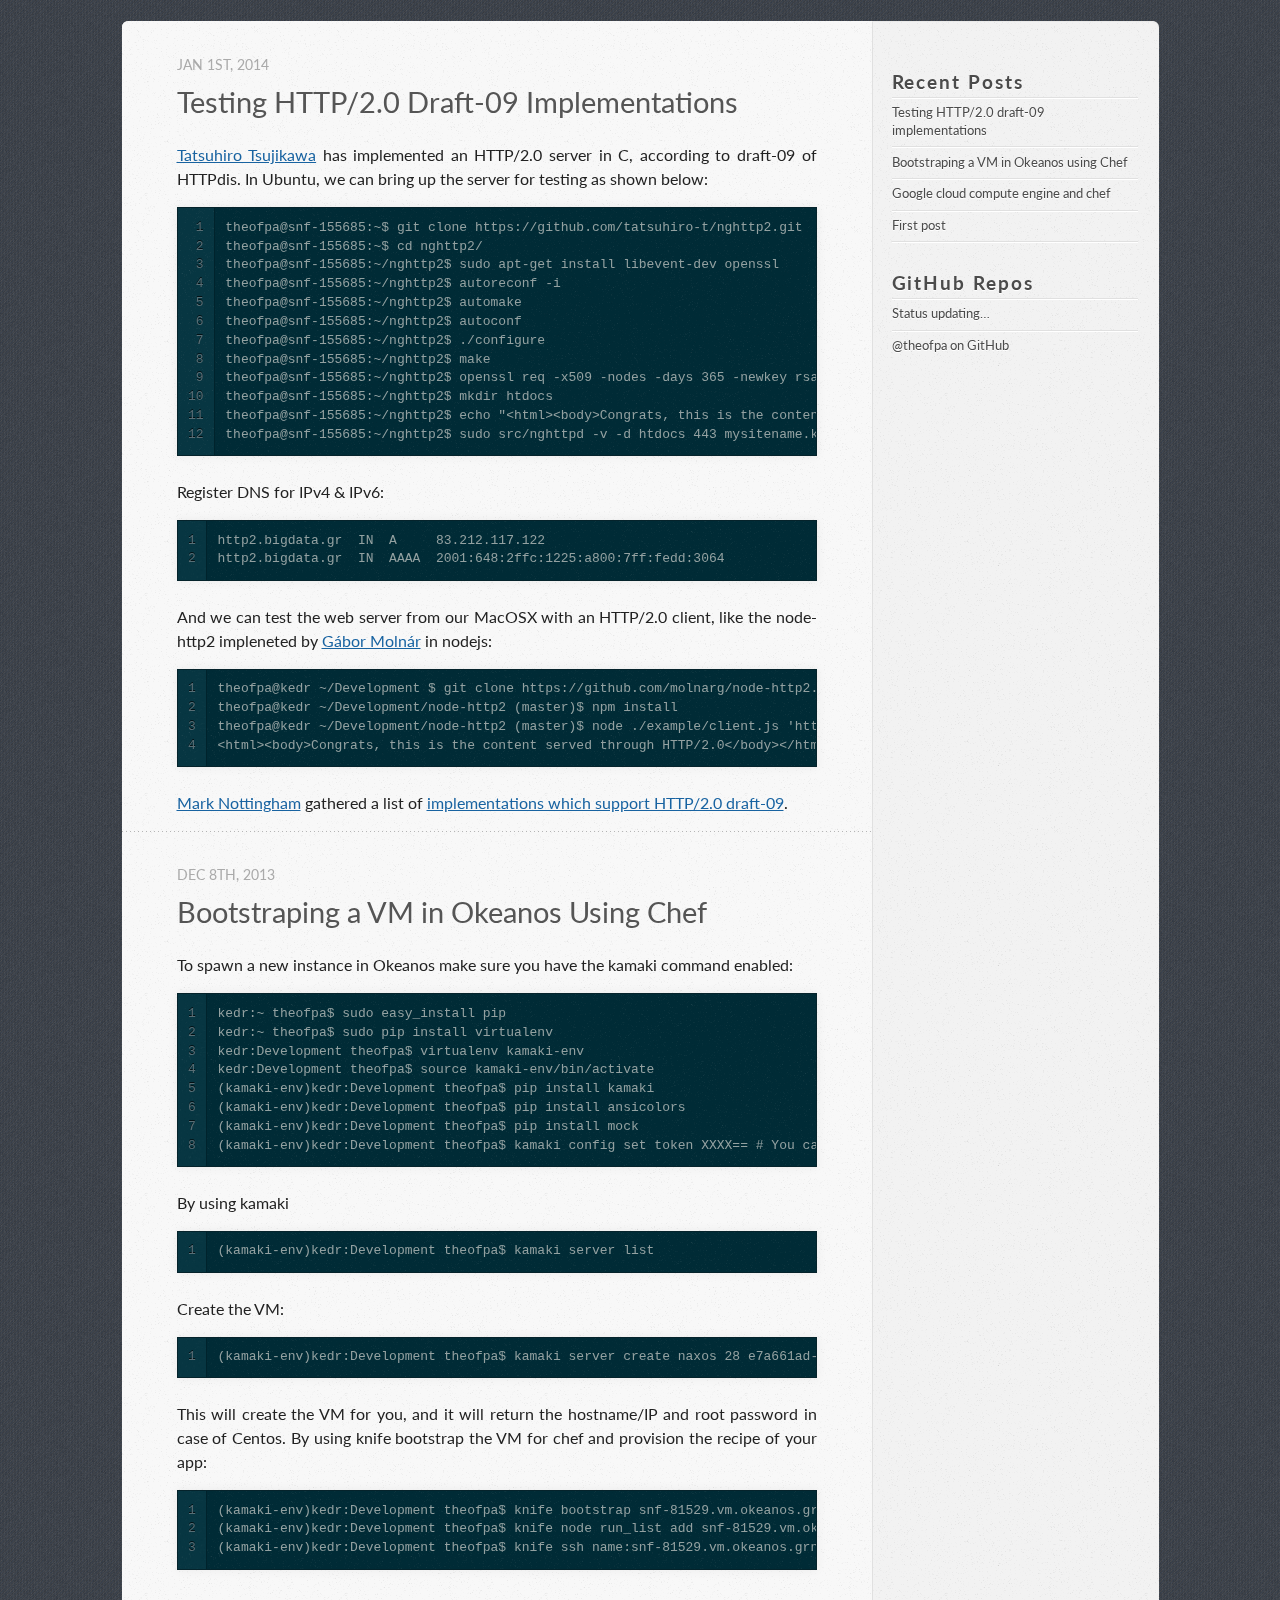
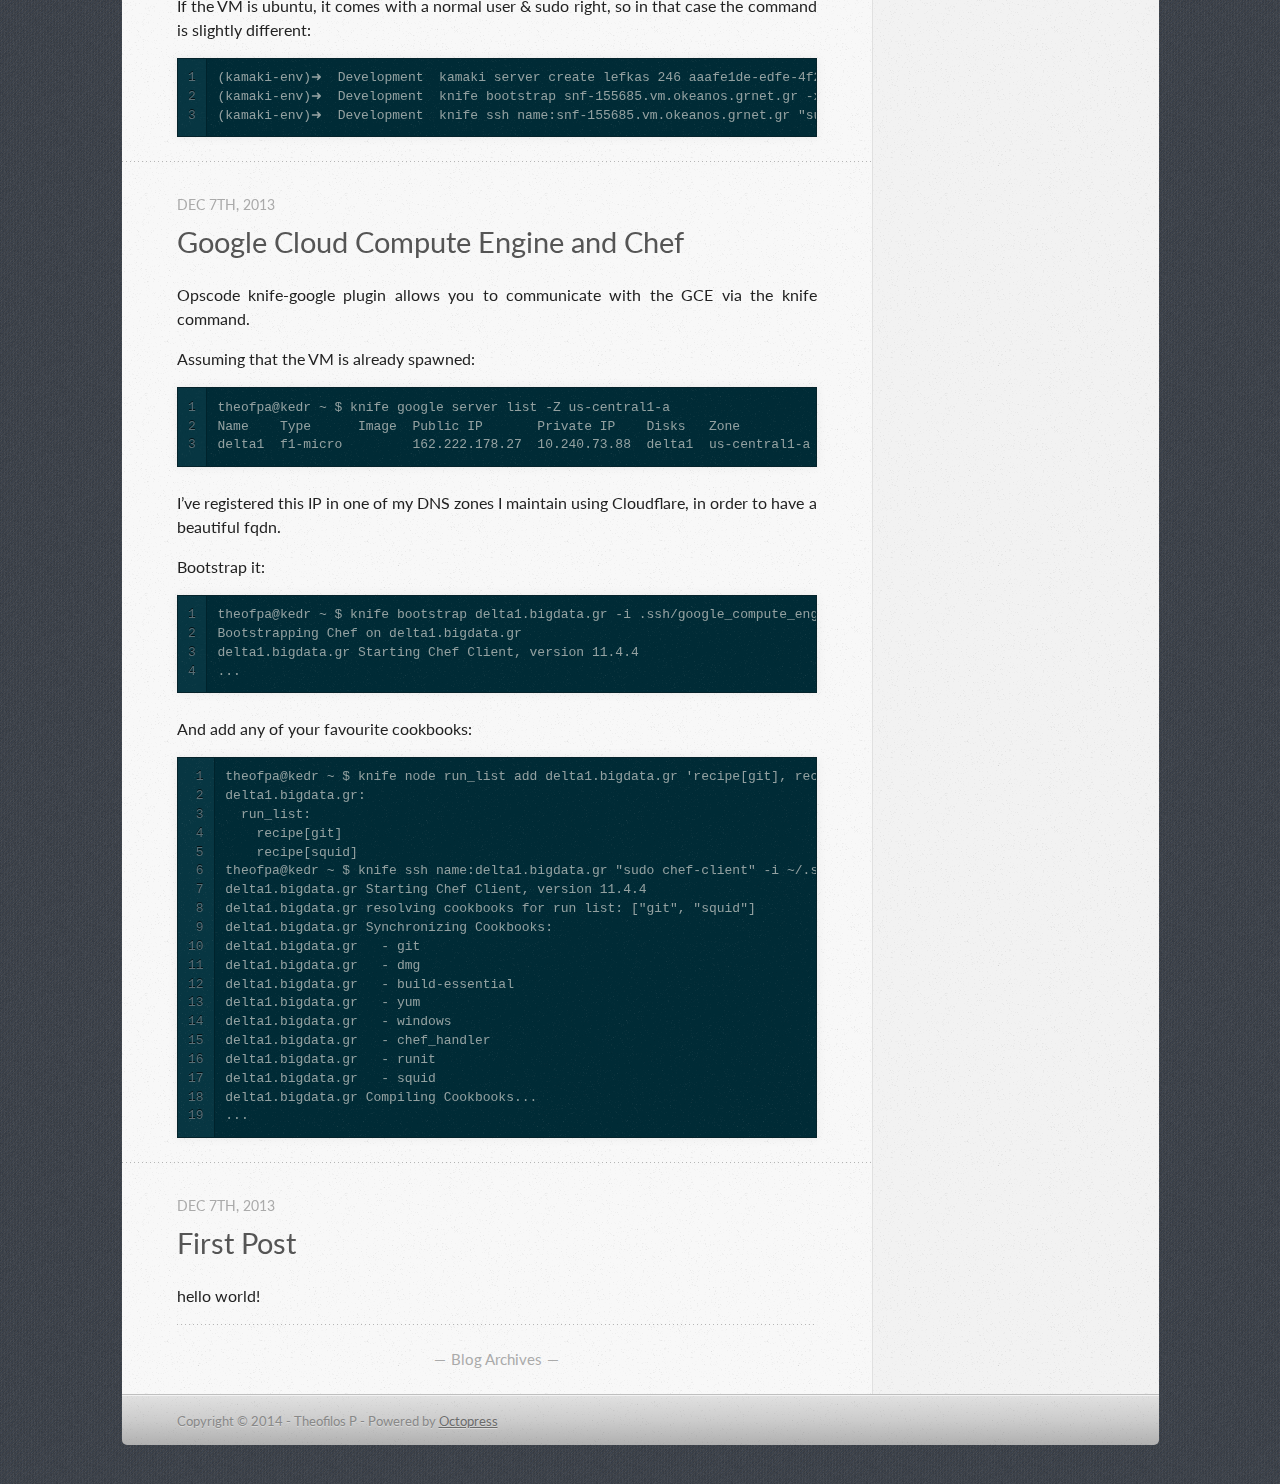
==== commit 75c6888d: "Site updated at 2014-01-01 19:22:22 UTC" ====
--- a/index.html
+++ b/index.html
@@ -146,9 +146,9 @@
 <span class='line-number'>2</span>
 <span class='line-number'>3</span>
 <span class='line-number'>4</span>
-</pre></td><td class='code'><pre><code class=''><span class='line'>git clone https://github.com/molnarg/node-http2.git
-</span><span class='line'>npm install
-</span><span class='line'>node ./example/client.js 'https://http2.bigdata.gr/'
+</pre></td><td class='code'><pre><code class=''><span class='line'>theofpa@kedr ~/Development $ git clone https://github.com/molnarg/node-http2.git
+</span><span class='line'>theofpa@kedr ~/Development/node-http2 (master)$ npm install
+</span><span class='line'>theofpa@kedr ~/Development/node-http2 (master)$ node ./example/client.js 'https://http2.bigdata.gr/'
 </span><span class='line'>&lt;html&gt;&lt;body&gt;Congrats, this is the content served through HTTP/2.0&lt;/body&gt;&lt;/html&gt;</span></code></pre></td></tr></table></div></figure>
 
 
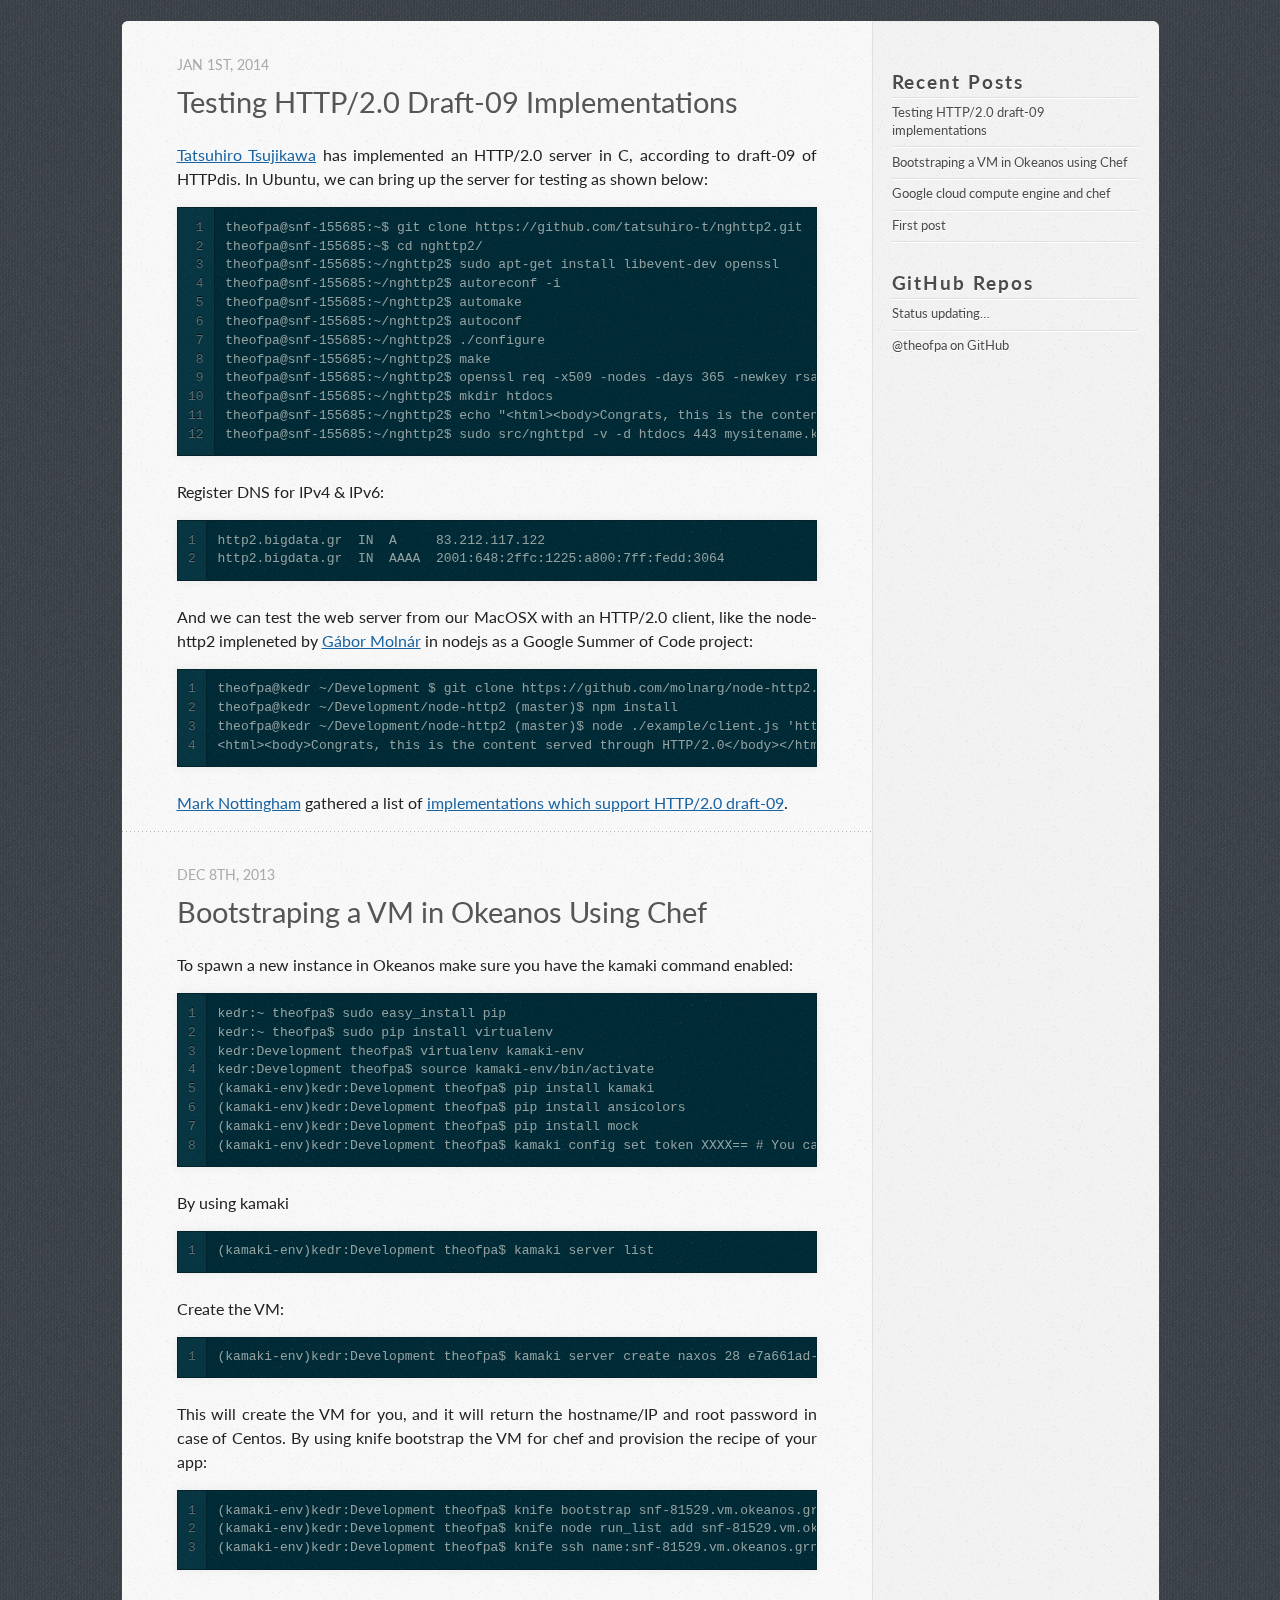
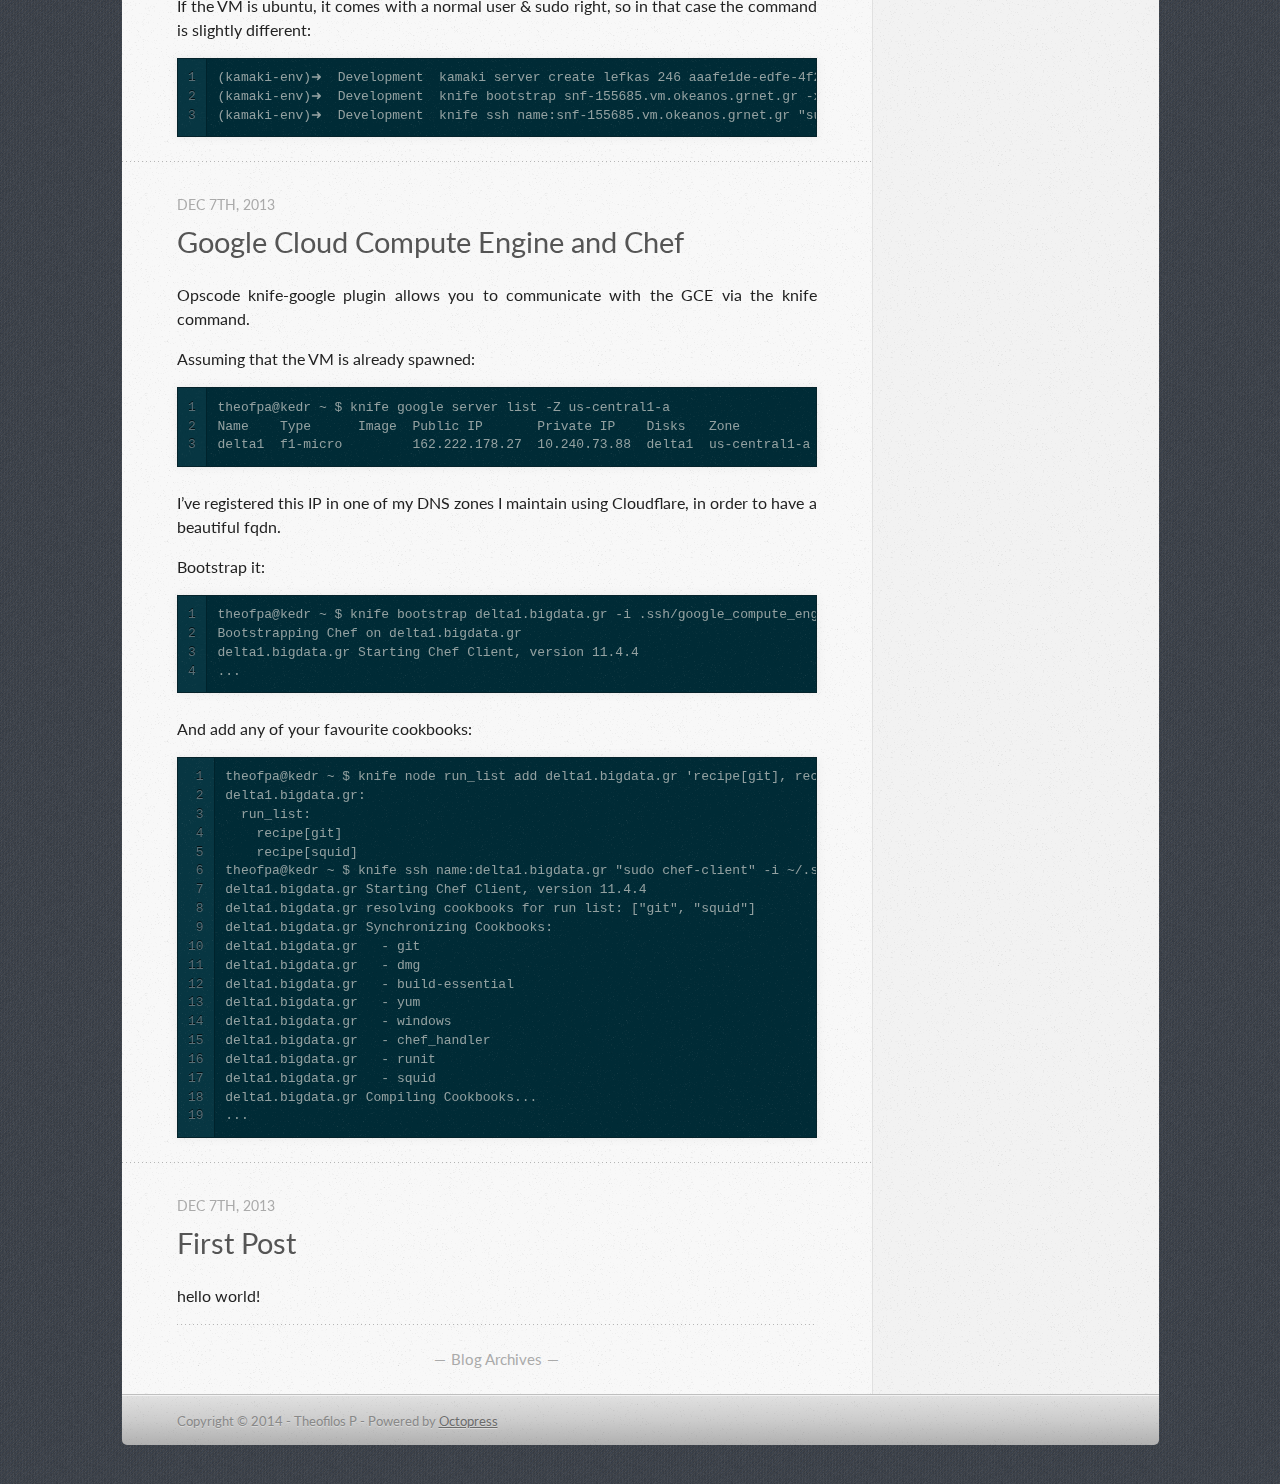
==== commit 7eacef8d: "Site updated at 2014-01-01 19:29:22 UTC" ====
--- a/index.html
+++ b/index.html
@@ -140,7 +140,7 @@
 </span><span class='line'>http2.bigdata.gr  IN  AAAA  2001:648:2ffc:1225:a800:7ff:fedd:3064</span></code></pre></td></tr></table></div></figure>
 
 
-<p>And we can test the web server from our MacOSX with an HTTP/2.0 client, like the node-http2 impleneted by <a href="https://github.com/molnarg">Gábor Molnár</a> in nodejs:</p>
+<p>And we can test the web server from our MacOSX with an HTTP/2.0 client, like the node-http2 impleneted by <a href="http://gabor.molnar.es">Gábor Molnár</a> in nodejs as a Google Summer of Code project:</p>
 
 <figure class='code'><div class="highlight"><table><tr><td class="gutter"><pre class="line-numbers"><span class='line-number'>1</span>
 <span class='line-number'>2</span>
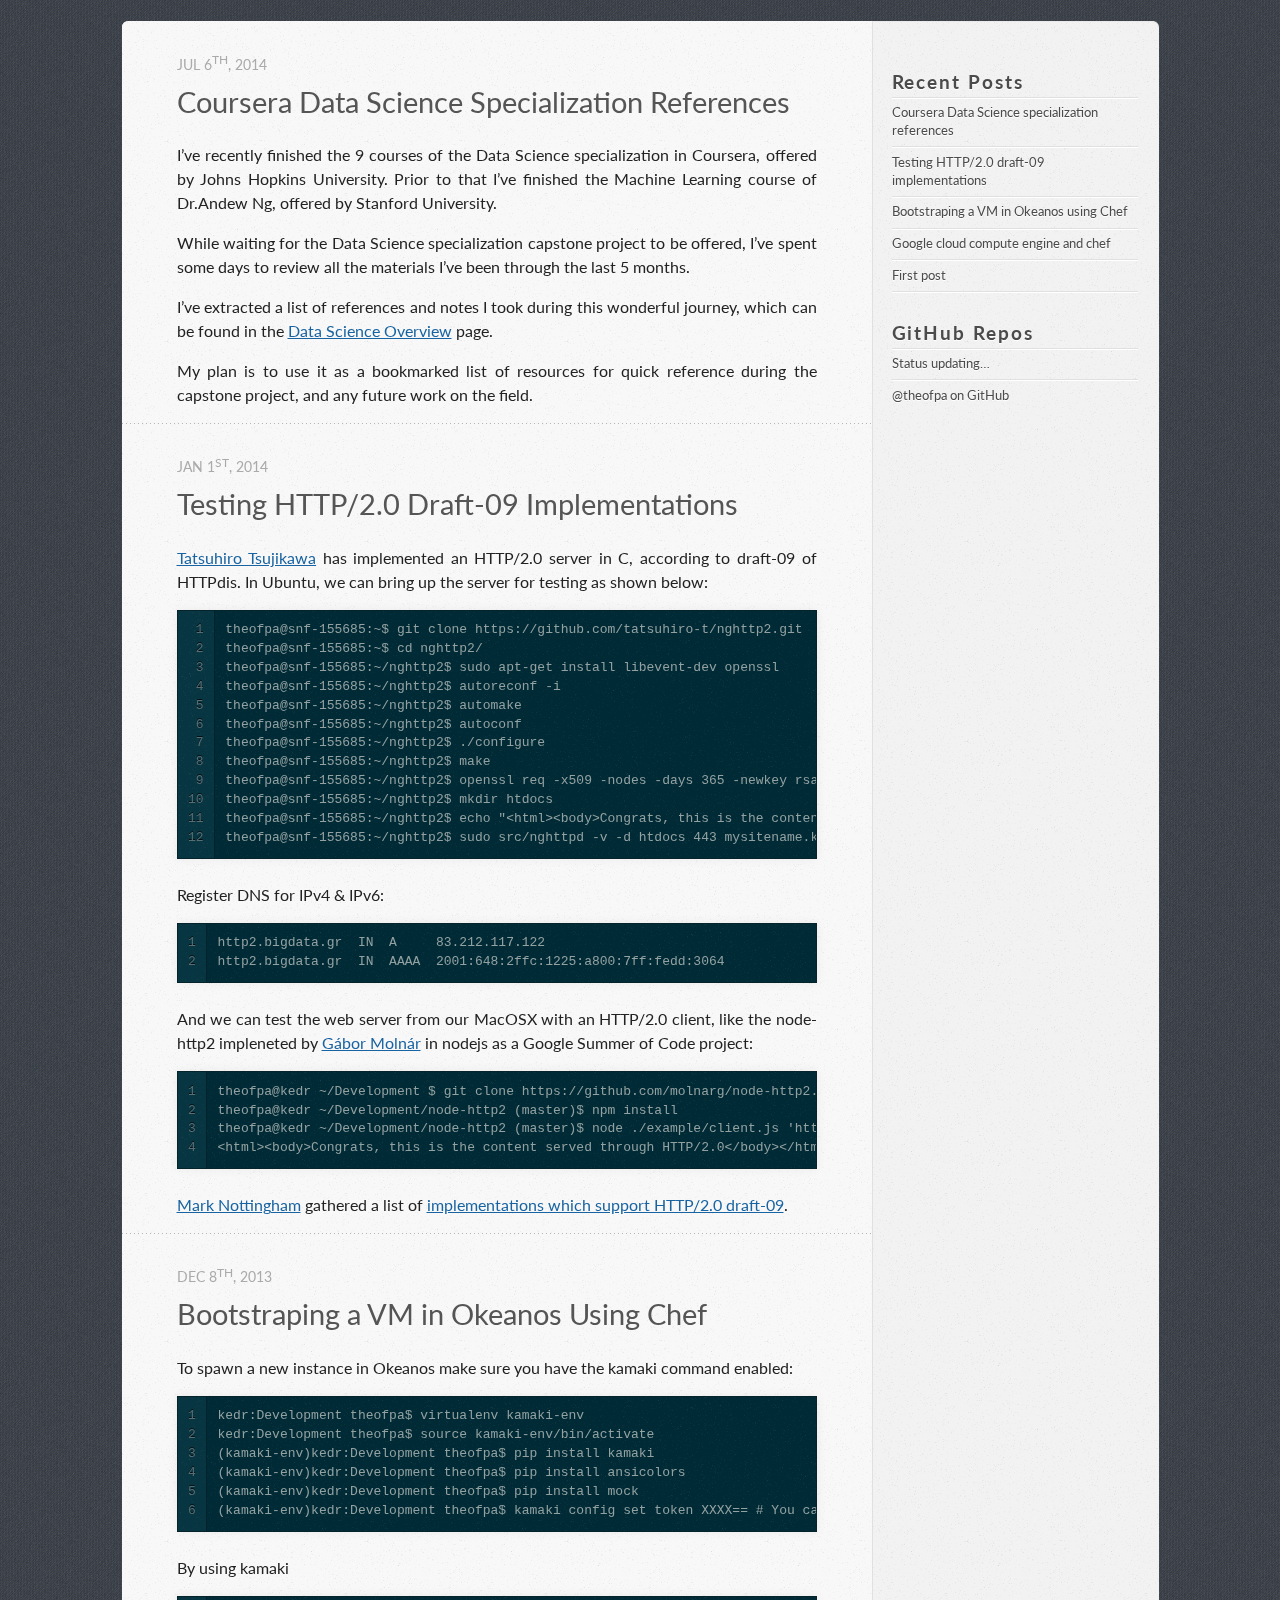
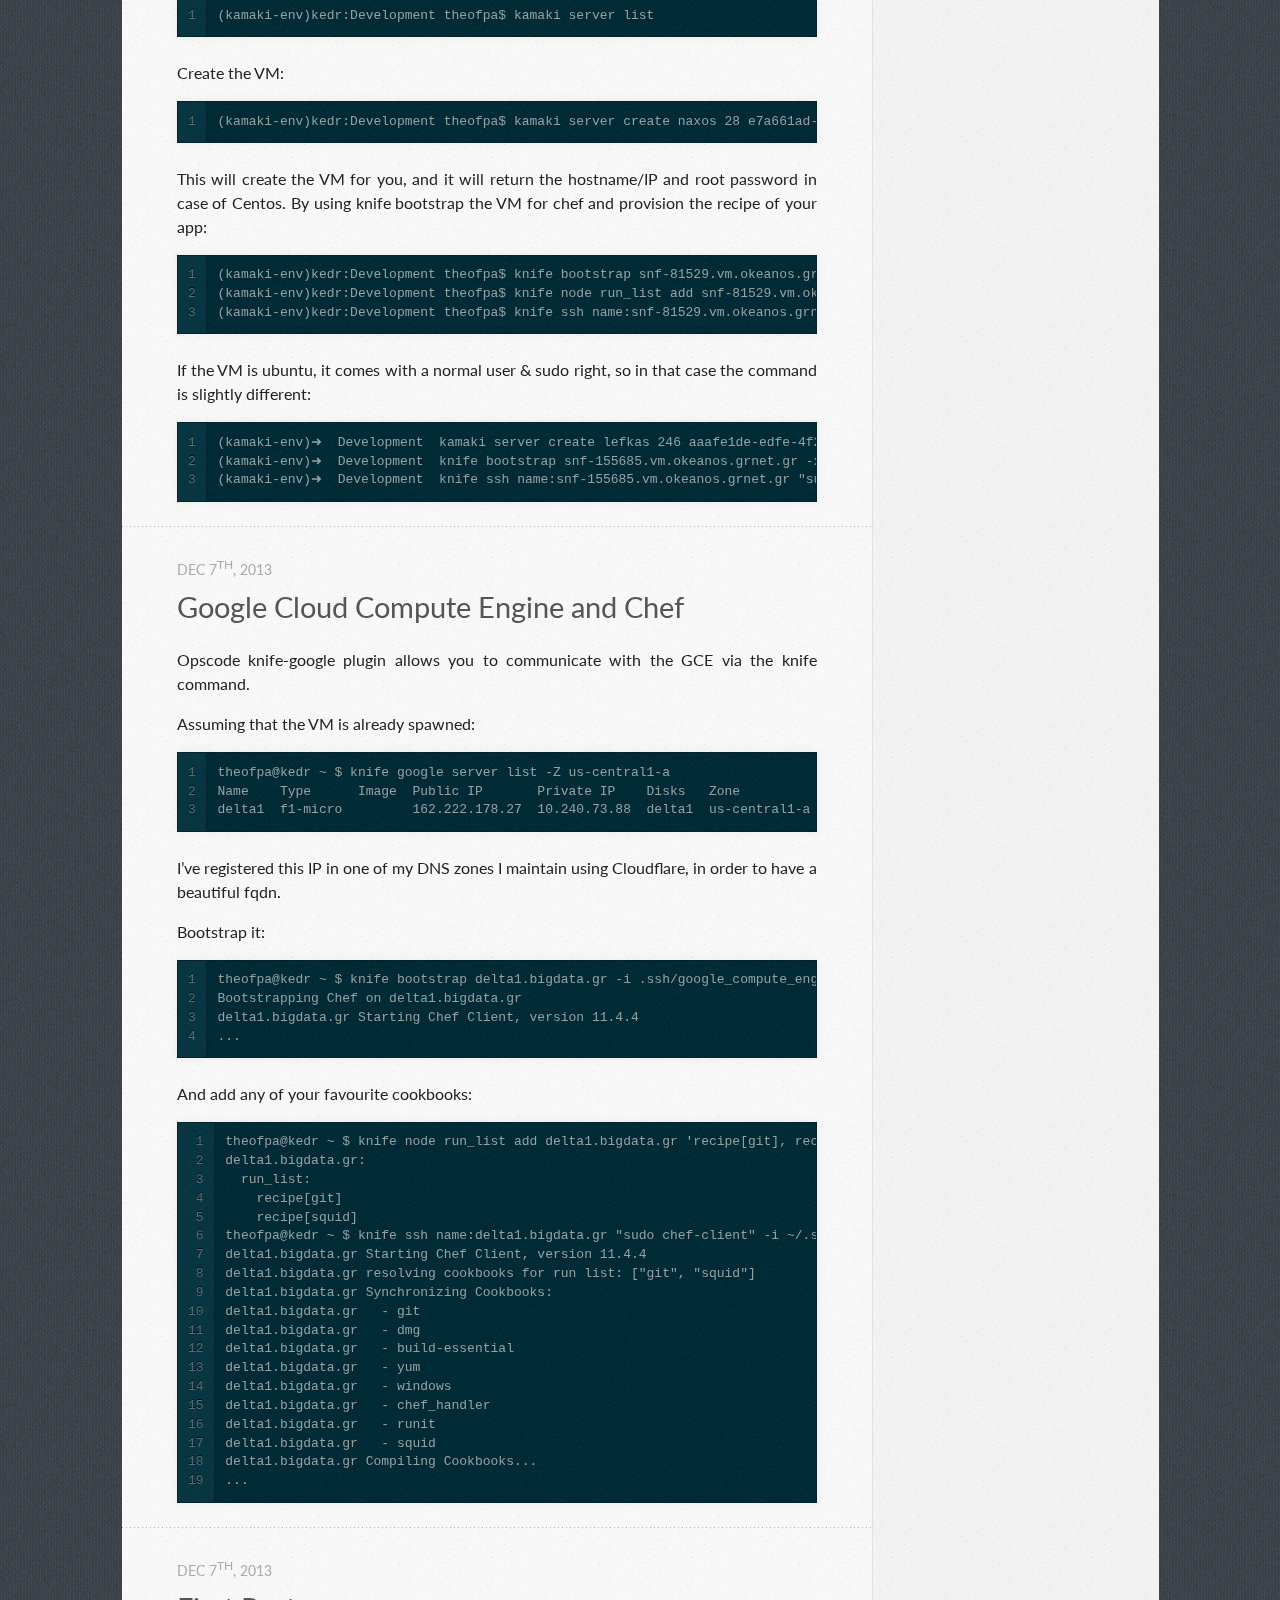
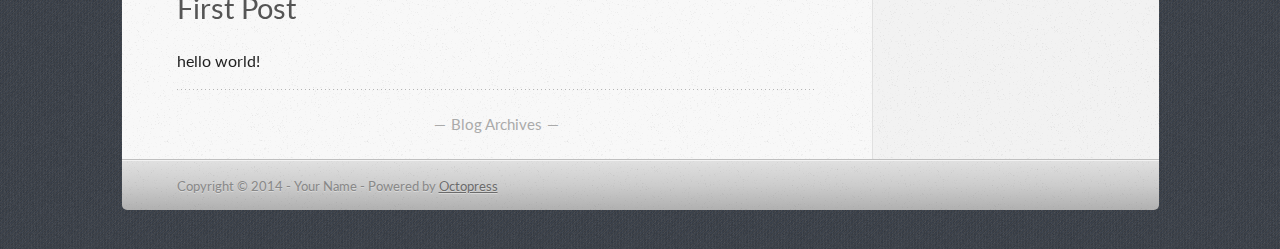
==== commit 740bd068: "Site updated at 2014-07-06 13:35:53 UTC" ====
--- a/index.html
+++ b/index.html
@@ -6,10 +6,10 @@
 <head>
   <meta charset="utf-8">
   <title>theofpa octopress blog</title>
-  <meta name="author" content="Theofilos P">
-
-  
-  <meta name="description" content="Tatsuhiro Tsujikawa has implemented an HTTP/2.0 server in C, according to draft-09 of HTTPdis. In Ubuntu, we can bring up the server for testing as &hellip;">
+  <meta name="author" content="Your Name">
+
+  
+  <meta name="description" content="I&rsquo;ve recently finished the 9 courses of the Data Science specialization in Coursera, offered by Johns Hopkins University. Prior to that I&rsquo &hellip;">
   
 
   <!-- http://t.co/dKP3o1e -->
@@ -58,7 +58,7 @@
   
 </ul>
   
-<form action="http://google.com/search" method="get">
+<form action="https://www.google.com/search" method="get">
   <fieldset role="search">
     <input type="hidden" name="q" value="site:theofpa.github.io" />
     <input class="search" type="text" name="q" results="0" placeholder="Search"/>
@@ -81,6 +81,48 @@
       
   <header>
     
+      <h1 class="entry-title"><a href="/blog/2014/07/06/coursera-data-science-specialization/">Coursera Data Science Specialization References</a></h1>
+    
+    
+      <p class="meta">
+        
+
+
+
+
+
+
+
+
+  
+
+
+<time datetime="2014-07-06T15:25:24+02:00" pubdate data-updated="true">Jul 6<sup>th</sup>, 2014</time>
+        
+      </p>
+    
+  </header>
+
+
+  <div class="entry-content"><p>I&rsquo;ve recently finished the 9 courses of the Data Science specialization in Coursera, offered by Johns Hopkins University. Prior to that I&rsquo;ve finished the Machine Learning course of Dr.Andew Ng, offered by Stanford University.</p>
+
+<p>While waiting for the Data Science specialization capstone project to be offered, I&rsquo;ve spent some days to review all the materials I&rsquo;ve been through the last 5 months.</p>
+
+<p>I&rsquo;ve extracted a list of references and notes I took during this wonderful journey, which can be found in the <a href="/datascience-overview/">Data Science Overview</a> page.</p>
+
+<p>My plan is to use it as a bookmarked list of resources for quick reference during the capstone project, and any future work on the field.</p>
+</div>
+  
+  
+
+
+    </article>
+  
+  
+    <article>
+      
+  <header>
+    
       <h1 class="entry-title"><a href="/blog/2014/01/01/testing-http-slash-2-dot-0-draft-09-implementations/">Testing HTTP/2.0 Draft-09 Implementations</a></h1>
     
     
@@ -97,7 +139,7 @@
   
 
 
-<time datetime="2014-01-01T20:08:43+01:00" pubdate data-updated="true">Jan 1<span>st</span>, 2014</time>
+<time datetime="2014-01-01T20:08:43+01:00" pubdate data-updated="true">Jan 1<sup>st</sup>, 2014</time>
         
       </p>
     
@@ -181,7 +223,7 @@
   
 
 
-<time datetime="2013-12-08T21:29:10+01:00" pubdate data-updated="true">Dec 8<span>th</span>, 2013</time>
+<time datetime="2013-12-08T21:29:10+01:00" pubdate data-updated="true">Dec 8<sup>th</sup>, 2013</time>
         
       </p>
     
@@ -196,11 +238,7 @@
 <span class='line-number'>4</span>
 <span class='line-number'>5</span>
 <span class='line-number'>6</span>
-<span class='line-number'>7</span>
-<span class='line-number'>8</span>
-</pre></td><td class='code'><pre><code class=''><span class='line'>kedr:~ theofpa$ sudo easy_install pip
-</span><span class='line'>kedr:~ theofpa$ sudo pip install virtualenv
-</span><span class='line'>kedr:Development theofpa$ virtualenv kamaki-env
+</pre></td><td class='code'><pre><code class=''><span class='line'>kedr:Development theofpa$ virtualenv kamaki-env
 </span><span class='line'>kedr:Development theofpa$ source kamaki-env/bin/activate
 </span><span class='line'>(kamaki-env)kedr:Development theofpa$ pip install kamaki
 </span><span class='line'>(kamaki-env)kedr:Development theofpa$ pip install ansicolors
@@ -267,7 +305,7 @@
   
 
 
-<time datetime="2013-12-07T14:50:55+01:00" pubdate data-updated="true">Dec 7<span>th</span>, 2013</time>
+<time datetime="2013-12-07T14:50:55+01:00" pubdate data-updated="true">Dec 7<sup>th</sup>, 2013</time>
         
       </p>
     
@@ -371,7 +409,7 @@
   
 
 
-<time datetime="2013-12-07T14:45:52+01:00" pubdate data-updated="true">Dec 7<span>th</span>, 2013</time>
+<time datetime="2013-12-07T14:45:52+01:00" pubdate data-updated="true">Dec 7<sup>th</sup>, 2013</time>
         
       </p>
     
@@ -397,6 +435,10 @@
     <section>
   <h1>Recent Posts</h1>
   <ul id="recent_posts">
+    
+      <li class="post">
+        <a href="/blog/2014/07/06/coursera-data-science-specialization/">Coursera Data Science specialization references</a>
+      </li>
     
       <li class="post">
         <a href="/blog/2014/01/01/testing-http-slash-2-dot-0-draft-09-implementations/">Testing HTTP/2.0 draft-09 implementations</a>
@@ -437,7 +479,7 @@
 
         github.showRepos({
             user: 'theofpa',
-            count: 100,
+            count: 0,
             skip_forks: true,
             target: '#gh_repos'
         });
@@ -456,7 +498,7 @@
     </div>
   </div>
   <footer role="contentinfo"><p>
-  Copyright &copy; 2014 - Theofilos P -
+  Copyright &copy; 2014 - Your Name -
   <span class="credit">Powered by <a href="http://octopress.org">Octopress</a></span>
 </p>
 
--- a/stylesheets/screen.css
+++ b/stylesheets/screen.css
@@ -1 +1 @@
-html,body,div,span,applet,object,iframe,h1,h2,h3,h4,h5,h6,p,blockquote,pre,a,abbr,acronym,address,big,cite,code,del,dfn,em,img,ins,kbd,q,s,samp,small,strike,strong,sub,sup,tt,var,b,u,i,center,dl,dt,dd,ol,ul,li,fieldset,form,label,legend,table,caption,tbody,tfoot,thead,tr,th,td,article,aside,canvas,details,embed,figure,figcaption,footer,header,hgroup,menu,nav,output,ruby,section,summary,time,mark,audio,video{margin:0;padding:0;border:0;font:inherit;font-size:100%;vertical-align:baseline}html{line-height:1}ol,ul{list-style:none}table{border-collapse:collapse;border-spacing:0}caption,th,td{text-align:left;font-weight:normal;vertical-align:middle}q,blockquote{quotes:none}q:before,q:after,blockquote:before,blockquote:after{content:"";content:none}a img{border:none}article,aside,details,figcaption,figure,footer,header,hgroup,menu,nav,section,summary{display:block}article,aside,details,figcaption,figure,footer,header,hgroup,menu,nav,section,summary{display:block}a{color:#1863a1}a:visited{color:#751590}a:focus{color:#0181eb}a:hover{color:#0181eb}a:active{color:#01579f}aside.sidebar a{color:#1863a1}aside.sidebar a:focus{color:#0181eb}aside.sidebar a:hover{color:#0181eb}aside.sidebar a:active{color:#01579f}a{-webkit-transition:color 0.3s;-moz-transition:color 0.3s;-o-transition:color 0.3s;transition:color 0.3s}html{background:#252525}body>div#main{background:#f2f2f2 url('/images/noise.png?1386423927') top left;border-bottom:1px solid #bfbfbf}body>div#main>div{background:#f8f8f8 url('/images/noise.png?1386423927') top left;border-right:1px solid #e0e0e0}.heading,body>header h1,h1,h2,h3,h4,h5,h6{font-family:"Lato",sans-serif}.sans,body>header h2,article header p.meta,article>footer,#content .blog-index footer,html .gist .gist-file .gist-meta,#blog-archives a.category,#blog-archives time,aside.sidebar section,body>footer{font-family:"Lato",sans-serif}.serif,body,#content .blog-index a[rel=full-article]{font-family:"Lato",sans-serif}.mono,pre,code,tt,p code,li code{font-family:Menlo,Monaco,"Andale Mono","lucida console","Courier New",monospace}body>header h1{font-size:2.2em;font-family:"League",Helvetica,Arial,sans-serif;font-weight:normal;line-height:1.2em;margin-bottom:0.6667em}body>header h2{font-family:"Lato",sans-serif}body{line-height:1.5em;color:#222}h1{font-size:2.2em;line-height:1.2em}@media only screen and (min-width: 992px){body{font-size:1.15em}h1{font-size:2.6em;line-height:1.2em}}h1,h2,h3,h4,h5,h6{text-rendering:optimizelegibility;margin-bottom:1em;font-weight:bold}h2,section h1{font-size:1.5em}h3,section h2,section section h1{font-size:1.3em}h4,section h3,section section h2,section section section h1{font-size:1em}h5,section h4,section section h3{font-size:.9em}h6,section h5,section section h4,section section section h3{font-size:.8em}p,blockquote,ul,ol{margin-bottom:1.5em}ul{list-style-type:disc}ul ul{list-style-type:circle;margin-bottom:0px}ul ul ul{list-style-type:square;margin-bottom:0px}ol{list-style-type:decimal}ol ol{list-style-type:lower-alpha;margin-bottom:0px}ol ol ol{list-style-type:lower-roman;margin-bottom:0px}ul,ul ul,ul ol,ol,ol ul,ol ol{margin-left:1.3em}strong{font-weight:bold}em{font-style:italic}sup,sub{font-size:0.8em;position:relative;display:inline-block}sup{top:-.5em}sub{bottom:-.5em}q{font-style:italic}q:before{content:"\201C"}q:after{content:"\201D"}em,dfn{font-style:italic}strong,dfn{font-weight:bold}del,s{text-decoration:line-through}abbr,acronym{border-bottom:1px dotted;cursor:help}sub,sup{line-height:0}hr{margin-bottom:0.2em}small{font-size:.8em}big{font-size:1.2em}blockquote{font-style:italic;position:relative;font-size:1.2em;line-height:1.5em;padding-left:1em;border-left:4px solid rgba(170,170,170,0.5)}blockquote cite{font-style:italic}blockquote cite a{color:#aaa !important;word-wrap:break-word}blockquote cite:before{content:'\2014';padding-right:.3em;padding-left:.3em;color:#aaa}@media only screen and (min-width: 992px){blockquote{padding-left:1.5em;border-left-width:4px}}.pullquote-right:before,.pullquote-left:before{padding:0;border:none;content:attr(data-pullquote);float:right;width:45%;margin:.5em 0 1em 1.5em;position:relative;top:7px;font-size:1.4em;line-height:1.45em}.pullquote-left:before{float:left;margin:.5em 1.5em 1em 0}.force-wrap,article a,aside.sidebar a{white-space:-moz-pre-wrap;white-space:-pre-wrap;white-space:-o-pre-wrap;white-space:pre-wrap;word-wrap:break-word}.group,body>header,body>nav,body>footer,body #content>article,body #content>div>article,body #content>div>section,body div.pagination,aside.sidebar,#main,#content,.sidebar{*zoom:1}.group:after,body>header:after,body>nav:after,body>footer:after,body #content>article:after,body #content>div>section:after,body div.pagination:after,#main:after,#content:after,.sidebar:after{content:"";display:table;clear:both}body{-webkit-text-size-adjust:none;max-width:1037px;position:relative;margin:0 auto}body>header,body>nav,body>footer,body #content>article,body #content>div>article,body #content>div>section{padding-left:18px;padding-right:18px}@media only screen and (min-width: 480px){body>header,body>nav,body>footer,body #content>article,body #content>div>article,body #content>div>section{padding-left:25px;padding-right:25px}}@media only screen and (min-width: 768px){body>header,body>nav,body>footer,body #content>article,body #content>div>article,body #content>div>section{padding-left:35px;padding-right:35px}}@media only screen and (min-width: 992px){body>header,body>nav,body>footer,body #content>article,body #content>div>article,body #content>div>section{padding-left:55px;padding-right:55px}}body div.pagination{margin-left:18px;margin-right:18px}@media only screen and (min-width: 480px){body div.pagination{margin-left:25px;margin-right:25px}}@media only screen and (min-width: 768px){body div.pagination{margin-left:35px;margin-right:35px}}@media only screen and (min-width: 992px){body div.pagination{margin-left:55px;margin-right:55px}}body>header{font-size:1em;padding-top:1.5em;padding-bottom:1.5em}#content{overflow:hidden}#content>div,#content>article{width:100%}aside.sidebar{float:none;padding:0 18px 1px;background-color:#f7f7f7;border-top:1px solid #e0e0e0}.flex-content,article img,article video,article .flash-video,aside.sidebar img{max-width:100%;height:auto}.basic-alignment.left,article img.left,article video.left,article .left.flash-video,aside.sidebar img.left{float:left;margin-right:1.5em}.basic-alignment.right,article img.right,article video.right,article .right.flash-video,aside.sidebar img.right{float:right;margin-left:1.5em}.basic-alignment.center,article img.center,article video.center,article .center.flash-video,aside.sidebar img.center{display:block;margin:0 auto 1.5em}.basic-alignment.left,article img.left,article video.left,article .left.flash-video,aside.sidebar img.left,.basic-alignment.right,article img.right,article video.right,article .right.flash-video,aside.sidebar img.right{margin-bottom:.8em}.toggle-sidebar,.no-sidebar .toggle-sidebar{display:none}@media only screen and (min-width: 750px){body.sidebar-footer aside.sidebar{float:none;width:auto;clear:left;margin:0;padding:0 35px 1px;background-color:#f7f7f7;border-top:1px solid #eaeaea}body.sidebar-footer aside.sidebar section.odd,body.sidebar-footer aside.sidebar section.even{float:left;width:48%}body.sidebar-footer aside.sidebar section.odd{margin-left:0}body.sidebar-footer aside.sidebar section.even{margin-left:4%}body.sidebar-footer aside.sidebar.thirds section{width:30%;margin-left:5%}body.sidebar-footer aside.sidebar.thirds section.first{margin-left:0;clear:both}}body.sidebar-footer #content{margin-right:0px}body.sidebar-footer .toggle-sidebar{display:none}@media only screen and (min-width: 550px){body>header{font-size:1em}}@media only screen and (min-width: 750px){aside.sidebar{float:none;width:auto;clear:left;margin:0;padding:0 35px 1px;background-color:#f7f7f7;border-top:1px solid #eaeaea}aside.sidebar section.odd,aside.sidebar section.even{float:left;width:48%}aside.sidebar section.odd{margin-left:0}aside.sidebar section.even{margin-left:4%}aside.sidebar.thirds section{width:30%;margin-left:5%}aside.sidebar.thirds section.first{margin-left:0;clear:both}}@media only screen and (min-width: 768px){body{-webkit-text-size-adjust:auto}body>header{font-size:1.2em}#main{padding:0;margin:0 auto}#content{overflow:visible;margin-right:286px;position:relative}.no-sidebar #content{margin-right:0;border-right:0}.collapse-sidebar #content{margin-right:20px}#content>div,#content>article{padding-top:17.5px;padding-bottom:17.5px;float:left}aside.sidebar{width:256px;padding:0 15px 15px;background:none;clear:none;float:left;margin:0 -100% 0 0}aside.sidebar section{width:auto;margin-left:0}aside.sidebar section.odd,aside.sidebar section.even{float:none;width:auto;margin-left:0}.collapse-sidebar aside.sidebar{float:none;width:auto;clear:left;margin:0;padding:0 35px 1px;background-color:#f7f7f7;border-top:1px solid #eaeaea}.collapse-sidebar aside.sidebar section.odd,.collapse-sidebar aside.sidebar section.even{float:left;width:48%}.collapse-sidebar aside.sidebar section.odd{margin-left:0}.collapse-sidebar aside.sidebar section.even{margin-left:4%}.collapse-sidebar aside.sidebar.thirds section{width:30%;margin-left:5%}.collapse-sidebar aside.sidebar.thirds section.first{margin-left:0;clear:both}}@media only screen and (min-width: 992px){body>header{font-size:1.3em}#content{margin-right:286px}#content>div,#content>article{padding-top:27.5px;padding-bottom:27.5px}aside.sidebar{width:246px;padding:1.2em 20px 20px}.collapse-sidebar aside.sidebar{padding-left:55px;padding-right:55px}}body>header{background:#333}body>header h1{display:inline-block;margin:0}body>header h1 a,body>header h1 a:visited,body>header h1 a:hover{color:#f2f2f2;text-decoration:none}body>header h2{margin:.2em 0 0;font-size:1em;color:#aaa;font-weight:normal}body>nav{position:relative;background-color:#ccc;background:url('/images/noise.png?1386423927'),-webkit-gradient(linear, 50% 0%, 50% 100%, color-stop(0%, #e0e0e0), color-stop(50%, #cccccc), color-stop(100%, #b0b0b0));background:url('/images/noise.png?1386423927'),-webkit-linear-gradient(#e0e0e0,#cccccc,#b0b0b0);background:url('/images/noise.png?1386423927'),-moz-linear-gradient(#e0e0e0,#cccccc,#b0b0b0);background:url('/images/noise.png?1386423927'),-o-linear-gradient(#e0e0e0,#cccccc,#b0b0b0);background:url('/images/noise.png?1386423927'),linear-gradient(#e0e0e0,#cccccc,#b0b0b0);border-top:1px solid #f2f2f2;border-bottom:1px solid #8c8c8c;padding-top:.35em;padding-bottom:.35em}body>nav form{-webkit-background-clip:padding;-moz-background-clip:padding;background-clip:padding-box;margin:0;padding:0}body>nav form .search{padding:.3em .5em 0;font-size:.85em;font-family:"Lato",sans-serif;line-height:1.1em;width:95%;-webkit-border-radius:0.5em;-moz-border-radius:0.5em;-ms-border-radius:0.5em;-o-border-radius:0.5em;border-radius:0.5em;-webkit-background-clip:padding;-moz-background-clip:padding;background-clip:padding-box;-webkit-box-shadow:#d1d1d1 0 1px;-moz-box-shadow:#d1d1d1 0 1px;box-shadow:#d1d1d1 0 1px;background-color:#f2f2f2;border:1px solid #b3b3b3;color:#888}body>nav form .search:focus{color:#444;border-color:#80b1df;-webkit-box-shadow:#80b1df 0 0 4px,#80b1df 0 0 3px inset;-moz-box-shadow:#80b1df 0 0 4px,#80b1df 0 0 3px inset;box-shadow:#80b1df 0 0 4px,#80b1df 0 0 3px inset;background-color:#fff;outline:none}body>nav fieldset[role=search]{float:right;width:48%}body>nav fieldset.mobile-nav{float:left;width:48%}body>nav fieldset.mobile-nav select{width:100%;font-size:.8em;border:1px solid #888}body>nav ul{display:none}@media only screen and (min-width: 550px){body>nav{font-size:.9em}body>nav ul{margin:0;padding:0;border:0;overflow:hidden;*zoom:1;float:left;display:block;padding-top:.15em}body>nav ul li{list-style-image:none;list-style-type:none;margin-left:0;white-space:nowrap;display:inline;float:left;padding-left:0;padding-right:0}body>nav ul li:first-child,body>nav ul li.first{padding-left:0}body>nav ul li:last-child{padding-right:0}body>nav ul li.last{padding-right:0}body>nav ul.subscription{margin-left:.8em;float:right}body>nav ul.subscription li:last-child a{padding-right:0}body>nav ul li{margin:0}body>nav a{color:#6b6b6b;font-family:"Lato",sans-serif;text-shadow:#ebebeb 0 1px;float:left;text-decoration:none;font-size:1.1em;padding:.1em 0;line-height:1.5em}body>nav a:visited{color:#6b6b6b}body>nav a:hover{color:#2b2b2b}body>nav li+li{border-left:1px solid #b0b0b0;margin-left:.8em}body>nav li+li a{padding-left:.8em;border-left:1px solid #dedede}body>nav form{float:right;text-align:left;padding-left:.8em;width:221px}body>nav form .search{width:93%;font-size:.95em;line-height:1.2em}body>nav ul[data-subscription$=email]+form{width:143px}body>nav ul[data-subscription$=email]+form .search{width:91%}body>nav fieldset.mobile-nav{display:none}body>nav fieldset[role=search]{width:99%}}@media only screen and (min-width: 992px){body>nav form{width:201px}body>nav ul[data-subscription$=email]+form{width:133px}}.no-placeholder body>nav .search{background:#f2f2f2 url('/images/search.png?1386423927') 0.3em 0.25em no-repeat;text-indent:1.3em}@media only screen and (min-width: 550px){.maskImage body>nav ul[data-subscription$=email]+form{width:169px}}@media only screen and (min-width: 992px){.maskImage body>nav ul[data-subscription$=email]+form{width:159px}}.maskImage ul.subscription{position:relative;top:.2em}.maskImage ul.subscription li,.maskImage ul.subscription a{border:0;padding:0}.maskImage a[rel=subscribe-rss]{position:relative;top:0px;text-indent:-999999em;background-color:#dedede;border:0;padding:0}.maskImage a[rel=subscribe-rss],.maskImage a[rel=subscribe-rss]:after{-webkit-mask-image:url('/images/rss.png?1386423927');-moz-mask-image:url('/images/rss.png?1386423927');-ms-mask-image:url('/images/rss.png?1386423927');-o-mask-image:url('/images/rss.png?1386423927');mask-image:url('/images/rss.png?1386423927');-webkit-mask-repeat:no-repeat;-moz-mask-repeat:no-repeat;-ms-mask-repeat:no-repeat;-o-mask-repeat:no-repeat;mask-repeat:no-repeat;width:48px;height:48px}.maskImage a[rel=subscribe-rss]:after{content:"";position:absolute;top:-1px;left:0;background-color:#ababab}.maskImage a[rel=subscribe-rss]:hover:after{background-color:#9e9e9e}.maskImage a[rel=subscribe-email]{position:relative;top:0px;text-indent:-999999em;background-color:#dedede;border:0;padding:0}.maskImage a[rel=subscribe-email],.maskImage a[rel=subscribe-email]:after{-webkit-mask-image:url('/images/email.png?1386423927');-moz-mask-image:url('/images/email.png?1386423927');-ms-mask-image:url('/images/email.png?1386423927');-o-mask-image:url('/images/email.png?1386423927');mask-image:url('/images/email.png?1386423927');-webkit-mask-repeat:no-repeat;-moz-mask-repeat:no-repeat;-ms-mask-repeat:no-repeat;-o-mask-repeat:no-repeat;mask-repeat:no-repeat;width:28px;height:22px}.maskImage a[rel=subscribe-email]:after{content:"";position:absolute;top:-1px;left:0;background-color:#ababab}.maskImage a[rel=subscribe-email]:hover:after{background-color:#9e9e9e}article{padding-top:1em}article header{position:relative;padding-top:2em;padding-bottom:1em;margin-bottom:1em;background:url('[data-uri]') bottom left repeat-x}article header h1{margin:0}article header h1 a{text-decoration:none}article header h1 a:hover{text-decoration:underline}article header p{font-size:.9em;color:#aaa;margin:0}article header p.meta{text-transform:uppercase;position:absolute;top:0}@media only screen and (min-width: 768px){article header{margin-bottom:1.5em;padding-bottom:1em;background:url('[data-uri]') bottom left repeat-x}}article h2{padding-top:0.8em;background:url('[data-uri]') top left repeat-x}.entry-content article h2:first-child,article header+h2{padding-top:0}article h2:first-child,article header+h2{background:none}article .feature{padding-top:.5em;margin-bottom:1em;padding-bottom:1em;background:url('[data-uri]') bottom left repeat-x;font-size:2.0em;font-style:italic;line-height:1.3em}article img,article video,article .flash-video{-webkit-border-radius:0.3em;-moz-border-radius:0.3em;-ms-border-radius:0.3em;-o-border-radius:0.3em;border-radius:0.3em;-webkit-box-shadow:rgba(0,0,0,0.15) 0 1px 4px;-moz-box-shadow:rgba(0,0,0,0.15) 0 1px 4px;box-shadow:rgba(0,0,0,0.15) 0 1px 4px;-webkit-box-sizing:border-box;-moz-box-sizing:border-box;box-sizing:border-box;border:#fff 0.5em solid}article video,article .flash-video{margin:0 auto 1.5em}article video{display:block;width:100%}article .flash-video>div{position:relative;display:block;padding-bottom:56.25%;padding-top:1px;height:0;overflow:hidden}article .flash-video>div iframe,article .flash-video>div object,article .flash-video>div embed{position:absolute;top:0;left:0;width:100%;height:100%}article>footer{padding-bottom:2.5em;margin-top:2em}article>footer p.meta{margin-bottom:.8em;font-size:.85em;clear:both;overflow:hidden}.blog-index article+article{background:url('[data-uri]') top left repeat-x}#content .blog-index{padding-top:0;padding-bottom:0}#content .blog-index article{padding-top:2em}#content .blog-index article header{background:none;padding-bottom:0}#content .blog-index article h1{font-size:2.2em}#content .blog-index article h1 a{color:inherit}#content .blog-index article h1 a:hover{color:#0181eb}#content .blog-index a[rel=full-article]{background:#ebebeb;display:inline-block;padding:.4em .8em;margin-right:.5em;text-decoration:none;color:#666;-webkit-transition:background-color 0.5s;-moz-transition:background-color 0.5s;-o-transition:background-color 0.5s;transition:background-color 0.5s}#content .blog-index a[rel=full-article]:hover{background:#0181eb;text-shadow:none;color:#f8f8f8}#content .blog-index footer{margin-top:1em}.separator,article>footer .byline+time:before,article>footer time+time:before,article>footer .comments:before,article>footer .byline ~ .categories:before{content:"\2022 ";padding:0 .4em 0 .2em;display:inline-block}#content div.pagination{text-align:center;font-size:.95em;position:relative;background:url('[data-uri]') top left repeat-x;padding-top:1.5em;padding-bottom:1.5em}#content div.pagination a{text-decoration:none;color:#aaa}#content div.pagination a.prev{position:absolute;left:0}#content div.pagination a.next{position:absolute;right:0}#content div.pagination a:hover{color:#0181eb}#content div.pagination a[href*=archive]:before,#content div.pagination a[href*=archive]:after{content:'\2014';padding:0 .3em}p.meta+.sharing{padding-top:1em;padding-left:0;background:url('[data-uri]') top left repeat-x}#fb-root{display:none}.highlight,html .gist .gist-file .gist-syntax .gist-highlight{border:1px solid #05232b !important}.highlight table td.code,html .gist .gist-file .gist-syntax .gist-highlight table td.code{width:100%}.highlight .line-numbers,html .gist .gist-file .gist-syntax .gist-highlight .line-numbers{text-align:right;font-size:13px;line-height:1.45em;background:#073642 url('/images/noise.png?1386423927') top left !important;border-right:1px solid #00232c !important;-webkit-box-shadow:#083e4b -1px 0 inset;-moz-box-shadow:#083e4b -1px 0 inset;box-shadow:#083e4b -1px 0 inset;text-shadow:#021014 0 -1px;padding:.8em !important;-webkit-border-radius:0;-moz-border-radius:0;-ms-border-radius:0;-o-border-radius:0;border-radius:0}.highlight .line-numbers span,html .gist .gist-file .gist-syntax .gist-highlight .line-numbers span{color:#586e75 !important}figure.code,.gist-file,pre{-webkit-box-shadow:rgba(0,0,0,0.06) 0 0 10px;-moz-box-shadow:rgba(0,0,0,0.06) 0 0 10px;box-shadow:rgba(0,0,0,0.06) 0 0 10px}figure.code .highlight pre,.gist-file .highlight pre,pre .highlight pre{-webkit-box-shadow:none;-moz-box-shadow:none;box-shadow:none}html .gist .gist-file{margin-bottom:1.8em;position:relative;border:none;padding-top:26px !important}html .gist .gist-file .gist-syntax{border-bottom:0 !important;background:none !important}html .gist .gist-file .gist-syntax .gist-highlight{background:#002b36 !important}html .gist .gist-file .gist-meta{padding:.6em 0.8em;border:1px solid #083e4b !important;color:#586e75;font-size:.7em !important;background:#073642 url('/images/noise.png?1386423927') top left;line-height:1.5em}html .gist .gist-file .gist-meta a{color:#75878b !important;text-decoration:none}html .gist .gist-file .gist-meta a:hover{text-decoration:underline}html .gist .gist-file .gist-meta a:hover{color:#93a1a1 !important}html .gist .gist-file .gist-meta a[href*='#file']{position:absolute;top:0;left:0;right:-10px;color:#474747 !important}html .gist .gist-file .gist-meta a[href*='#file']:hover{color:#1863a1 !important}html .gist .gist-file .gist-meta a[href*=raw]{top:.4em}pre{background:#002b36 url('/images/noise.png?1386423927') top left;-webkit-border-radius:0.4em;-moz-border-radius:0.4em;-ms-border-radius:0.4em;-o-border-radius:0.4em;border-radius:0.4em;border:1px solid #05232b;line-height:1.45em;font-size:13px;margin-bottom:2.1em;padding:.8em 1em;color:#93a1a1;overflow:auto}h3.filename+pre{-moz-border-radius-topleft:0px;-webkit-border-top-left-radius:0px;border-top-left-radius:0px;-moz-border-radius-topright:0px;-webkit-border-top-right-radius:0px;border-top-right-radius:0px}p code,li code{display:inline-block;white-space:no-wrap;background:#fff;font-size:.8em;line-height:1.5em;color:#555;border:1px solid #ddd;-webkit-border-radius:0.4em;-moz-border-radius:0.4em;-ms-border-radius:0.4em;-o-border-radius:0.4em;border-radius:0.4em;padding:0 .3em;margin:-1px 0}p pre code,li pre code{font-size:1em !important;background:none;border:none}.pre-code,html .gist .gist-file .gist-syntax .gist-highlight pre,.highlight code{font-family:Menlo,Monaco,"Andale Mono","lucida console","Courier New",monospace !important;overflow:scroll;overflow-y:hidden;display:block;padding:.8em !important;overflow-x:auto;line-height:1.45em;background:#002b36 url('/images/noise.png?1386423927') top left !important;color:#93a1a1 !important}.pre-code *::-moz-selection,html .gist .gist-file .gist-syntax .gist-highlight pre *::-moz-selection,.highlight code *::-moz-selection{background:#386774;color:inherit;text-shadow:#002b36 0 1px}.pre-code *::-webkit-selection,html .gist .gist-file .gist-syntax .gist-highlight pre *::-webkit-selection,.highlight code *::-webkit-selection{background:#386774;color:inherit;text-shadow:#002b36 0 1px}.pre-code *::selection,html .gist .gist-file .gist-syntax .gist-highlight pre *::selection,.highlight code *::selection{background:#386774;color:inherit;text-shadow:#002b36 0 1px}.pre-code span,html .gist .gist-file .gist-syntax .gist-highlight pre span,.highlight code span{color:#93a1a1 !important}.pre-code span,html .gist .gist-file .gist-syntax .gist-highlight pre span,.highlight code span{font-style:normal !important;font-weight:normal !important}.pre-code .c,html .gist .gist-file .gist-syntax .gist-highlight pre .c,.highlight code .c{color:#586e75 !important;font-style:italic !important}.pre-code .cm,html .gist .gist-file .gist-syntax .gist-highlight pre .cm,.highlight code .cm{color:#586e75 !important;font-style:italic !important}.pre-code .cp,html .gist .gist-file .gist-syntax .gist-highlight pre .cp,.highlight code .cp{color:#586e75 !important;font-style:italic !important}.pre-code .c1,html .gist .gist-file .gist-syntax .gist-highlight pre .c1,.highlight code .c1{color:#586e75 !important;font-style:italic !important}.pre-code .cs,html .gist .gist-file .gist-syntax .gist-highlight pre .cs,.highlight code .cs{color:#586e75 !important;font-weight:bold !important;font-style:italic !important}.pre-code .err,html .gist .gist-file .gist-syntax .gist-highlight pre .err,.highlight code .err{color:#dc322f !important;background:none !important}.pre-code .k,html .gist .gist-file .gist-syntax .gist-highlight pre .k,.highlight code .k{color:#cb4b16 !important}.pre-code .o,html .gist .gist-file .gist-syntax .gist-highlight pre .o,.highlight code .o{color:#93a1a1 !important;font-weight:bold !important}.pre-code .p,html .gist .gist-file .gist-syntax .gist-highlight pre .p,.highlight code .p{color:#93a1a1 !important}.pre-code .ow,html .gist .gist-file .gist-syntax .gist-highlight pre .ow,.highlight code .ow{color:#2aa198 !important;font-weight:bold !important}.pre-code .gd,html .gist .gist-file .gist-syntax .gist-highlight pre .gd,.highlight code .gd{color:#93a1a1 !important;background-color:#372c34 !important;display:inline-block}.pre-code .gd .x,html .gist .gist-file .gist-syntax .gist-highlight pre .gd .x,.highlight code .gd .x{color:#93a1a1 !important;background-color:#4d2d33 !important;display:inline-block}.pre-code .ge,html .gist .gist-file .gist-syntax .gist-highlight pre .ge,.highlight code .ge{color:#93a1a1 !important;font-style:italic !important}.pre-code .gh,html .gist .gist-file .gist-syntax .gist-highlight pre .gh,.highlight code .gh{color:#586e75 !important}.pre-code .gi,html .gist .gist-file .gist-syntax .gist-highlight pre .gi,.highlight code .gi{color:#93a1a1 !important;background-color:#1a412b !important;display:inline-block}.pre-code .gi .x,html .gist .gist-file .gist-syntax .gist-highlight pre .gi .x,.highlight code .gi .x{color:#93a1a1 !important;background-color:#355720 !important;display:inline-block}.pre-code .gs,html .gist .gist-file .gist-syntax .gist-highlight pre .gs,.highlight code .gs{color:#93a1a1 !important;font-weight:bold !important}.pre-code .gu,html .gist .gist-file .gist-syntax .gist-highlight pre .gu,.highlight code .gu{color:#6c71c4 !important}.pre-code .kc,html .gist .gist-file .gist-syntax .gist-highlight pre .kc,.highlight code .kc{color:#859900 !important;font-weight:bold !important}.pre-code .kd,html .gist .gist-file .gist-syntax .gist-highlight pre .kd,.highlight code .kd{color:#268bd2 !important}.pre-code .kp,html .gist .gist-file .gist-syntax .gist-highlight pre .kp,.highlight code .kp{color:#cb4b16 !important;font-weight:bold !important}.pre-code .kr,html .gist .gist-file .gist-syntax .gist-highlight pre .kr,.highlight code .kr{color:#d33682 !important;font-weight:bold !important}.pre-code .kt,html .gist .gist-file .gist-syntax .gist-highlight pre .kt,.highlight code .kt{color:#2aa198 !important}.pre-code .n,html .gist .gist-file .gist-syntax .gist-highlight pre .n,.highlight code .n{color:#268bd2 !important}.pre-code .na,html .gist .gist-file .gist-syntax .gist-highlight pre .na,.highlight code .na{color:#268bd2 !important}.pre-code .nb,html .gist .gist-file .gist-syntax .gist-highlight pre .nb,.highlight code .nb{color:#859900 !important}.pre-code .nc,html .gist .gist-file .gist-syntax .gist-highlight pre .nc,.highlight code .nc{color:#d33682 !important}.pre-code .no,html .gist .gist-file .gist-syntax .gist-highlight pre .no,.highlight code .no{color:#b58900 !important}.pre-code .nl,html .gist .gist-file .gist-syntax .gist-highlight pre .nl,.highlight code .nl{color:#859900 !important}.pre-code .ne,html .gist .gist-file .gist-syntax .gist-highlight pre .ne,.highlight code .ne{color:#268bd2 !important;font-weight:bold !important}.pre-code .nf,html .gist .gist-file .gist-syntax .gist-highlight pre .nf,.highlight code .nf{color:#268bd2 !important;font-weight:bold !important}.pre-code .nn,html .gist .gist-file .gist-syntax .gist-highlight pre .nn,.highlight code .nn{color:#b58900 !important}.pre-code .nt,html .gist .gist-file .gist-syntax .gist-highlight pre .nt,.highlight code .nt{color:#268bd2 !important;font-weight:bold !important}.pre-code .nx,html .gist .gist-file .gist-syntax .gist-highlight pre .nx,.highlight code .nx{color:#b58900 !important}.pre-code .vg,html .gist .gist-file .gist-syntax .gist-highlight pre .vg,.highlight code .vg{color:#268bd2 !important}.pre-code .vi,html .gist .gist-file .gist-syntax .gist-highlight pre .vi,.highlight code .vi{color:#268bd2 !important}.pre-code .nv,html .gist .gist-file .gist-syntax .gist-highlight pre .nv,.highlight code .nv{color:#268bd2 !important}.pre-code .mf,html .gist .gist-file .gist-syntax .gist-highlight pre .mf,.highlight code .mf{color:#2aa198 !important}.pre-code .m,html .gist .gist-file .gist-syntax .gist-highlight pre .m,.highlight code .m{color:#2aa198 !important}.pre-code .mh,html .gist .gist-file .gist-syntax .gist-highlight pre .mh,.highlight code .mh{color:#2aa198 !important}.pre-code .mi,html .gist .gist-file .gist-syntax .gist-highlight pre .mi,.highlight code .mi{color:#2aa198 !important}.pre-code .s,html .gist .gist-file .gist-syntax .gist-highlight pre .s,.highlight code .s{color:#2aa198 !important}.pre-code .sd,html .gist .gist-file .gist-syntax .gist-highlight pre .sd,.highlight code .sd{color:#2aa198 !important}.pre-code .s2,html .gist .gist-file .gist-syntax .gist-highlight pre .s2,.highlight code .s2{color:#2aa198 !important}.pre-code .se,html .gist .gist-file .gist-syntax .gist-highlight pre .se,.highlight code .se{color:#dc322f !important}.pre-code .si,html .gist .gist-file .gist-syntax .gist-highlight pre .si,.highlight code .si{color:#268bd2 !important}.pre-code .sr,html .gist .gist-file .gist-syntax .gist-highlight pre .sr,.highlight code .sr{color:#2aa198 !important}.pre-code .s1,html .gist .gist-file .gist-syntax .gist-highlight pre .s1,.highlight code .s1{color:#2aa198 !important}.pre-code div .gd,html .gist .gist-file .gist-syntax .gist-highlight pre div .gd,.highlight code div .gd,.pre-code div .gd .x,html .gist .gist-file .gist-syntax .gist-highlight pre div .gd .x,.highlight code div .gd .x,.pre-code div .gi,html .gist .gist-file .gist-syntax .gist-highlight pre div .gi,.highlight code div .gi,.pre-code div .gi .x,html .gist .gist-file .gist-syntax .gist-highlight pre div .gi .x,.highlight code div .gi .x{display:inline-block;width:100%}.highlight,.gist-highlight{margin-bottom:1.8em;background:#002b36;overflow-y:hidden;overflow-x:auto}.highlight pre,.gist-highlight pre{background:none;-webkit-border-radius:none;-moz-border-radius:none;-ms-border-radius:none;-o-border-radius:none;border-radius:none;border:none;padding:0;margin-bottom:0}pre::-webkit-scrollbar,.highlight::-webkit-scrollbar,.gist-highlight::-webkit-scrollbar{height:.5em;background:rgba(255,255,255,0.15)}pre::-webkit-scrollbar-thumb:horizontal,.highlight::-webkit-scrollbar-thumb:horizontal,.gist-highlight::-webkit-scrollbar-thumb:horizontal{background:rgba(255,255,255,0.2);-webkit-border-radius:4px;border-radius:4px}.highlight code{background:#000}figure.code{background:none;padding:0;border:0;margin-bottom:1.5em}figure.code pre{margin-bottom:0}figure.code figcaption{position:relative}figure.code .highlight{margin-bottom:0}.code-title,html .gist .gist-file .gist-meta a[href*='#file'],h3.filename,figure.code figcaption{text-align:center;font-size:13px;line-height:2em;text-shadow:#cbcccc 0 1px 0;color:#474747;font-weight:normal;margin-bottom:0;-moz-border-radius-topleft:5px;-webkit-border-top-left-radius:5px;border-top-left-radius:5px;-moz-border-radius-topright:5px;-webkit-border-top-right-radius:5px;border-top-right-radius:5px;font-family:"Helvetica Neue", Arial, "Lucida Grande", "Lucida Sans Unicode", Lucida, sans-serif;background:#aaa url('/images/code_bg.png?1386423927') top repeat-x;border:1px solid #565656;border-top-color:#cbcbcb;border-left-color:#a5a5a5;border-right-color:#a5a5a5;border-bottom:0}.download-source,html .gist .gist-file .gist-meta a[href*=raw],figure.code figcaption a{position:absolute;right:.8em;text-decoration:none;color:#666 !important;z-index:1;font-size:13px;text-shadow:#cbcccc 0 1px 0;padding-left:3em}.download-source:hover,html .gist .gist-file .gist-meta a[href*=raw]:hover,figure.code figcaption a:hover{text-decoration:underline}#archive #content>div,#archive #content>div>article{padding-top:0}#blog-archives{color:#aaa}#blog-archives article{padding:1em 0 1em;position:relative;background:url('[data-uri]') bottom left repeat-x}#blog-archives article:last-child{background:none}#blog-archives article footer{padding:0;margin:0}#blog-archives h1{color:#222;margin-bottom:.3em}#blog-archives h2{display:none}#blog-archives h1{font-size:1.5em}#blog-archives h1 a{text-decoration:none;color:inherit;font-weight:normal;display:inline-block}#blog-archives h1 a:hover{text-decoration:underline}#blog-archives h1 a:hover{color:#0181eb}#blog-archives a.category,#blog-archives time{color:#aaa}#blog-archives .entry-content{display:none}#blog-archives time{font-size:.9em;line-height:1.2em}#blog-archives time .month,#blog-archives time .day{display:inline-block}#blog-archives time .month{text-transform:uppercase}#blog-archives p{margin-bottom:1em}#blog-archives a,#blog-archives .entry-content a{color:inherit}#blog-archives a:hover,#blog-archives .entry-content a:hover{color:#0181eb}#blog-archives a:hover{color:#0181eb}@media only screen and (min-width: 550px){#blog-archives article{margin-left:5em}#blog-archives h2{margin-bottom:.3em;font-weight:normal;display:inline-block;position:relative;top:-1px;float:left}#blog-archives h2:first-child{padding-top:.75em}#blog-archives time{position:absolute;text-align:right;left:0em;top:1.8em}#blog-archives .year{display:none}#blog-archives article{padding-left:4.5em;padding-bottom:.7em}#blog-archives a.category{line-height:1.1em}}#content>.category article{margin-left:0;padding-left:6.8em}#content>.category .year{display:inline}.side-shadow-border,aside.sidebar section h1,aside.sidebar li{-webkit-box-shadow:#fff 0 1px;-moz-box-shadow:#fff 0 1px;box-shadow:#fff 0 1px}aside.sidebar{overflow:hidden;color:#4b4b4b;text-shadow:#fff 0 1px}aside.sidebar section{font-size:.8em;line-height:1.4em;margin-bottom:1.5em}aside.sidebar section h1{margin:1.5em 0 0;padding-bottom:.2em;border-bottom:1px solid #e0e0e0}aside.sidebar section h1+p{padding-top:.4em}aside.sidebar img{-webkit-border-radius:0.3em;-moz-border-radius:0.3em;-ms-border-radius:0.3em;-o-border-radius:0.3em;border-radius:0.3em;-webkit-box-shadow:rgba(0,0,0,0.15) 0 1px 4px;-moz-box-shadow:rgba(0,0,0,0.15) 0 1px 4px;box-shadow:rgba(0,0,0,0.15) 0 1px 4px;-webkit-box-sizing:border-box;-moz-box-sizing:border-box;box-sizing:border-box;border:#fff 0.3em solid}aside.sidebar ul{margin-bottom:0.5em;margin-left:0}aside.sidebar li{list-style:none;padding:.5em 0;margin:0;border-bottom:1px solid #e0e0e0}aside.sidebar li p:last-child{margin-bottom:0}aside.sidebar a{color:inherit;-webkit-transition:color 0.5s;-moz-transition:color 0.5s;-o-transition:color 0.5s;transition:color 0.5s}aside.sidebar:hover a{color:#1863a1}aside.sidebar:hover a:hover{color:#0181eb}.aside-alt-link,#tweets a[href*='twitter.com/search'],#pinboard_linkroll .pin-tag{color:#7e7e7e}.aside-alt-link:hover,#tweets a[href*='twitter.com/search']:hover,#pinboard_linkroll .pin-tag:hover{color:#0181eb}@media only screen and (min-width: 768px){.toggle-sidebar{outline:none;position:absolute;right:-10px;top:0;bottom:0;display:inline-block;text-decoration:none;color:#cecece;width:9px;cursor:pointer}.toggle-sidebar:hover{background:#e9e9e9;background:-webkit-gradient(linear, 0% 50%, 100% 50%, color-stop(0%, rgba(224,224,224,0.5)), color-stop(100%, rgba(224,224,224,0)));background:-webkit-linear-gradient(left, rgba(224,224,224,0.5),rgba(224,224,224,0));background:-moz-linear-gradient(left, rgba(224,224,224,0.5),rgba(224,224,224,0));background:-o-linear-gradient(left, rgba(224,224,224,0.5),rgba(224,224,224,0));background:linear-gradient(left, rgba(224,224,224,0.5),rgba(224,224,224,0))}.toggle-sidebar:after{position:absolute;right:-11px;top:0;width:20px;font-size:1.2em;line-height:1.1em;padding-bottom:.15em;-moz-border-radius-bottomright:0.3em;-webkit-border-bottom-right-radius:0.3em;border-bottom-right-radius:0.3em;text-align:center;background:#f8f8f8 url('/images/noise.png?1386423927') top left;border-bottom:1px solid #e0e0e0;border-right:1px solid #e0e0e0;content:"\00BB";text-indent:-1px}.collapse-sidebar .toggle-sidebar{text-indent:0px;right:-20px;width:19px}.collapse-sidebar .toggle-sidebar:hover{background:#e9e9e9}.collapse-sidebar .toggle-sidebar:after{border-left:1px solid #e0e0e0;text-shadow:#fff 0 1px;content:"\00AB";left:0px;right:0;text-align:center;text-indent:0;border:0;border-right-width:0;background:none}}#tweets .loading{background:url('[data-uri]') no-repeat center 0.5em;color:#c4c4c4;text-shadow:#f8f8f8 0 1px;text-align:center;padding:2.5em 0 .5em}#tweets .loading.error{background:url('[data-uri]') no-repeat center 0.5em}#tweets p{position:relative;padding-right:1em}#tweets a[href*=status]:first-child{color:#a4a4a4;float:right;padding:0 0 .1em 1em;position:relative;right:-1.3em;text-shadow:#fff 0 1px;font-size:.7em;text-decoration:none}#tweets a[href*=status]:first-child span{font-size:1.5em}#tweets a[href*=status]:first-child:hover{color:#0181eb;text-decoration:none}#tweets a[href*='twitter.com/search']{text-decoration:none}#tweets a[href*='twitter.com/search']:hover{text-decoration:underline}.googleplus h1{-moz-box-shadow:none !important;-webkit-box-shadow:none !important;-o-box-shadow:none !important;box-shadow:none !important;border-bottom:0px none !important}.googleplus a{text-decoration:none;white-space:normal !important;line-height:32px}.googleplus a img{float:left;margin-right:0.5em;border:0 none}.googleplus-hidden{position:absolute;top:-1000em;left:-1000em}#pinboard_linkroll .pin-title,#pinboard_linkroll .pin-description{display:block;margin-bottom:.5em}#pinboard_linkroll .pin-tag{text-decoration:none}#pinboard_linkroll .pin-tag:hover{text-decoration:underline}#pinboard_linkroll .pin-tag:after{content:','}#pinboard_linkroll .pin-tag:last-child:after{content:''}.delicious-posts a.delicious-link{margin-bottom:.5em;display:block}.delicious-posts p{font-size:1em}body>footer{font-size:.8em;color:#888;text-shadow:#d9d9d9 0 1px;background-color:#ccc;background:url('/images/noise.png?1386423927'),-webkit-gradient(linear, 50% 0%, 50% 100%, color-stop(0%, #e0e0e0), color-stop(50%, #cccccc), color-stop(100%, #b0b0b0));background:url('/images/noise.png?1386423927'),-webkit-linear-gradient(#e0e0e0,#cccccc,#b0b0b0);background:url('/images/noise.png?1386423927'),-moz-linear-gradient(#e0e0e0,#cccccc,#b0b0b0);background:url('/images/noise.png?1386423927'),-o-linear-gradient(#e0e0e0,#cccccc,#b0b0b0);background:url('/images/noise.png?1386423927'),linear-gradient(#e0e0e0,#cccccc,#b0b0b0);border-top:1px solid #f2f2f2;position:relative;padding-top:1em;padding-bottom:1em;margin-bottom:3em;-moz-border-radius-bottomleft:0.4em;-webkit-border-bottom-left-radius:0.4em;border-bottom-left-radius:0.4em;-moz-border-radius-bottomright:0.4em;-webkit-border-bottom-right-radius:0.4em;border-bottom-right-radius:0.4em;z-index:1}body>footer a{color:#6b6b6b}body>footer a:visited{color:#6b6b6b}body>footer a:hover{color:#484848}body>footer p:last-child{margin-bottom:0}@font-face{font-family:"League";src:url("/font/LeagueGothic.otf")}a:visited,#content .blog-index article h1 a:hover{color:#1863A1}html{background:#262c33 url("../images/background.png")}body{font-size:1em}body>div{background-image:none}body>div>div{background-image:none}body>header{background:none;padding:0.5em 0 0.5em 0}body>header h1{font-size:2.8em;padding-left:20px;text-shadow:rgba(0,0,0,0.8) 0 0 8px}body>header h2{font-size:0.5em;letter-spacing:1px;margin-top:-1.4em;padding-left:20px}body>nav{padding-top:.15em;padding-bottom:.15em}body>nav a{font-size:1em;line-height:1.4em}body>nav form .search{padding:.2em .3em}#content .blog-index article h1{font-size:1.8em;font-weight:normal}#content .blog-index article h1,#content .blog-index article h1 a,article header h1,article header h1 a{color:#555555 !important}h1{font-size:1.8em}h1 span{font-weight:normal;color:#E0841B}article h2,article h3,article header h1{font-weight:normal}.blog-index article h1 a:hover{text-decoration:none}article p{text-align:justify;margin-bottom:1em}aside.sidebar section h1{letter-spacing:0.1em}aside.sidebar a{text-decoration:none}.toggle-sidebar{display:none}ul#gh_repos>li>a{display:block;font-weight:bold;margin-bottom:0.4em}aside.sidebar{-moz-border-radius-topright:0.4em;-webkit-border-radius:0 0.4em 0 0;border-radius:0 0.4em 0 0}body>footer{-moz-border-radius:0;-webkit-border-radius:0;border-radius:0;margin-bottom:0}.notfound404 article{margin-left:0 !important}@media only screen and (min-width: 550px){body>header h1{background:url("/favicon.png") no-repeat 0 8px;padding-left:60px}body>header h2{padding-left:60px}body>footer{margin-bottom:3em}}@media only screen and (min-width: 1040px){body>nav{-moz-border-radius:0.4em;-webkit-border-radius:0.4em;border-radius:0.4em;margin-bottom:2em}body>footer{-moz-border-radius-bottomleft:0.4em;-moz-border-radius-bottomright:0.4em;-webkit-border-radius:0 0 0.4em 0.4em;border-radius:0 0 0.4em 0.4em}#main{-moz-border-radius-topleft:0.4em;-moz-border-radius-topright:0.4em;-webkit-border-radius:0.4em 0.4em 0 0;border-radius:0.4em 0.4em 0 0}#content{-moz-border-radius-topleft:0.4em;-webkit-border-radius:0.4em 0 0 0;border-radius:0.4em 0 0 0}#content .blog-index a[rel="full-article"]{-webkit-border-radius:6px;-moz-border-radius:6px;border-radius:6px}}
+html,body,div,span,applet,object,iframe,h1,h2,h3,h4,h5,h6,p,blockquote,pre,a,abbr,acronym,address,big,cite,code,del,dfn,em,img,ins,kbd,q,s,samp,small,strike,strong,sub,sup,tt,var,b,u,i,center,dl,dt,dd,ol,ul,li,fieldset,form,label,legend,table,caption,tbody,tfoot,thead,tr,th,td,article,aside,canvas,details,embed,figure,figcaption,footer,header,hgroup,menu,nav,output,ruby,section,summary,time,mark,audio,video{margin:0;padding:0;border:0;font:inherit;font-size:100%;vertical-align:baseline}html{line-height:1}ol,ul{list-style:none}table{border-collapse:collapse;border-spacing:0}caption,th,td{text-align:left;font-weight:normal;vertical-align:middle}q,blockquote{quotes:none}q:before,q:after,blockquote:before,blockquote:after{content:"";content:none}a img{border:none}article,aside,details,figcaption,figure,footer,header,hgroup,menu,nav,section,summary{display:block}article,aside,details,figcaption,figure,footer,header,hgroup,menu,nav,section,summary{display:block}a{color:#1863a1}a:visited{color:#751590}a:focus{color:#0181eb}a:hover{color:#0181eb}a:active{color:#01579f}aside.sidebar a{color:#1863a1}aside.sidebar a:focus{color:#0181eb}aside.sidebar a:hover{color:#0181eb}aside.sidebar a:active{color:#01579f}a{-webkit-transition:color 0.3s;-moz-transition:color 0.3s;-o-transition:color 0.3s;transition:color 0.3s}html{background:#252525}body>div#main{background:#f2f2f2 url('/images/noise.png?1404652058') top left;border-bottom:1px solid #bfbfbf}body>div#main>div{background:#f8f8f8 url('/images/noise.png?1404652058') top left;border-right:1px solid #e0e0e0}.heading,body>header h1,h1,h2,h3,h4,h5,h6{font-family:"Lato",sans-serif}.sans,body>header h2,article header p.meta,article>footer,#content .blog-index footer,html .gist .gist-file .gist-meta,#blog-archives a.category,#blog-archives time,aside.sidebar section,body>footer{font-family:"Lato",sans-serif}.serif,body,#content .blog-index a[rel=full-article]{font-family:"Lato",sans-serif}.mono,pre,code,tt,p code,li code{font-family:Menlo,Monaco,"Andale Mono","lucida console","Courier New",monospace}body>header h1{font-size:2.2em;font-family:"League",Helvetica,Arial,sans-serif;font-weight:normal;line-height:1.2em;margin-bottom:0.6667em}body>header h2{font-family:"Lato",sans-serif}body{line-height:1.5em;color:#222}h1{font-size:2.2em;line-height:1.2em}@media only screen and (min-width: 992px){body{font-size:1.15em}h1{font-size:2.6em;line-height:1.2em}}h1,h2,h3,h4,h5,h6{text-rendering:optimizelegibility;margin-bottom:1em;font-weight:bold}h2,section h1{font-size:1.5em}h3,section h2,section section h1{font-size:1.3em}h4,section h3,section section h2,section section section h1{font-size:1em}h5,section h4,section section h3{font-size:.9em}h6,section h5,section section h4,section section section h3{font-size:.8em}p,blockquote,ul,ol{margin-bottom:1.5em}ul{list-style-type:disc}ul ul{list-style-type:circle;margin-bottom:0px}ul ul ul{list-style-type:square;margin-bottom:0px}ol{list-style-type:decimal}ol ol{list-style-type:lower-alpha;margin-bottom:0px}ol ol ol{list-style-type:lower-roman;margin-bottom:0px}ul,ul ul,ul ol,ol,ol ul,ol ol{margin-left:1.3em}strong{font-weight:bold}em{font-style:italic}sup,sub{font-size:0.8em;position:relative;display:inline-block}sup{top:-.5em}sub{bottom:-.5em}q{font-style:italic}q:before{content:"\201C"}q:after{content:"\201D"}em,dfn{font-style:italic}strong,dfn{font-weight:bold}del,s{text-decoration:line-through}abbr,acronym{border-bottom:1px dotted;cursor:help}sub,sup{line-height:0}hr{margin-bottom:0.2em}small{font-size:.8em}big{font-size:1.2em}blockquote{font-style:italic;position:relative;font-size:1.2em;line-height:1.5em;padding-left:1em;border-left:4px solid rgba(170,170,170,0.5)}blockquote cite{font-style:italic}blockquote cite a{color:#aaa !important;word-wrap:break-word}blockquote cite:before{content:'\2014';padding-right:.3em;padding-left:.3em;color:#aaa}@media only screen and (min-width: 992px){blockquote{padding-left:1.5em;border-left-width:4px}}.pullquote-right:before,.pullquote-left:before{padding:0;border:none;content:attr(data-pullquote);float:right;width:45%;margin:.5em 0 1em 1.5em;position:relative;top:7px;font-size:1.4em;line-height:1.45em}.pullquote-left:before{float:left;margin:.5em 1.5em 1em 0}.force-wrap,article a,aside.sidebar a{white-space:-moz-pre-wrap;white-space:-pre-wrap;white-space:-o-pre-wrap;white-space:pre-wrap;word-wrap:break-word}.group,body>header,body>nav,body>footer,body #content>article,body #content>div>article,body #content>div>section,body div.pagination,aside.sidebar,#main,#content,.sidebar{*zoom:1}.group:after,body>header:after,body>nav:after,body>footer:after,body #content>article:after,body #content>div>section:after,body div.pagination:after,#main:after,#content:after,.sidebar:after{content:"";display:table;clear:both}body{-webkit-text-size-adjust:none;max-width:1037px;position:relative;margin:0 auto}body>header,body>nav,body>footer,body #content>article,body #content>div>article,body #content>div>section{padding-left:18px;padding-right:18px}@media only screen and (min-width: 480px){body>header,body>nav,body>footer,body #content>article,body #content>div>article,body #content>div>section{padding-left:25px;padding-right:25px}}@media only screen and (min-width: 768px){body>header,body>nav,body>footer,body #content>article,body #content>div>article,body #content>div>section{padding-left:35px;padding-right:35px}}@media only screen and (min-width: 992px){body>header,body>nav,body>footer,body #content>article,body #content>div>article,body #content>div>section{padding-left:55px;padding-right:55px}}body div.pagination{margin-left:18px;margin-right:18px}@media only screen and (min-width: 480px){body div.pagination{margin-left:25px;margin-right:25px}}@media only screen and (min-width: 768px){body div.pagination{margin-left:35px;margin-right:35px}}@media only screen and (min-width: 992px){body div.pagination{margin-left:55px;margin-right:55px}}body>header{font-size:1em;padding-top:1.5em;padding-bottom:1.5em}#content{overflow:hidden}#content>div,#content>article{width:100%}aside.sidebar{float:none;padding:0 18px 1px;background-color:#f7f7f7;border-top:1px solid #e0e0e0}.flex-content,article img,article video,article .flash-video,aside.sidebar img{max-width:100%;height:auto}.basic-alignment.left,article img.left,article video.left,article .left.flash-video,aside.sidebar img.left{float:left;margin-right:1.5em}.basic-alignment.right,article img.right,article video.right,article .right.flash-video,aside.sidebar img.right{float:right;margin-left:1.5em}.basic-alignment.center,article img.center,article video.center,article .center.flash-video,aside.sidebar img.center{display:block;margin:0 auto 1.5em}.basic-alignment.left,article img.left,article video.left,article .left.flash-video,aside.sidebar img.left,.basic-alignment.right,article img.right,article video.right,article .right.flash-video,aside.sidebar img.right{margin-bottom:.8em}.toggle-sidebar,.no-sidebar .toggle-sidebar{display:none}@media only screen and (min-width: 750px){body.sidebar-footer aside.sidebar{float:none;width:auto;clear:left;margin:0;padding:0 35px 1px;background-color:#f7f7f7;border-top:1px solid #eaeaea}body.sidebar-footer aside.sidebar section.odd,body.sidebar-footer aside.sidebar section.even{float:left;width:48%}body.sidebar-footer aside.sidebar section.odd{margin-left:0}body.sidebar-footer aside.sidebar section.even{margin-left:4%}body.sidebar-footer aside.sidebar.thirds section{width:30%;margin-left:5%}body.sidebar-footer aside.sidebar.thirds section.first{margin-left:0;clear:both}}body.sidebar-footer #content{margin-right:0px}body.sidebar-footer .toggle-sidebar{display:none}@media only screen and (min-width: 550px){body>header{font-size:1em}}@media only screen and (min-width: 750px){aside.sidebar{float:none;width:auto;clear:left;margin:0;padding:0 35px 1px;background-color:#f7f7f7;border-top:1px solid #eaeaea}aside.sidebar section.odd,aside.sidebar section.even{float:left;width:48%}aside.sidebar section.odd{margin-left:0}aside.sidebar section.even{margin-left:4%}aside.sidebar.thirds section{width:30%;margin-left:5%}aside.sidebar.thirds section.first{margin-left:0;clear:both}}@media only screen and (min-width: 768px){body{-webkit-text-size-adjust:auto}body>header{font-size:1.2em}#main{padding:0;margin:0 auto}#content{overflow:visible;margin-right:286px;position:relative}.no-sidebar #content{margin-right:0;border-right:0}.collapse-sidebar #content{margin-right:20px}#content>div,#content>article{padding-top:17.5px;padding-bottom:17.5px;float:left}aside.sidebar{width:256px;padding:0 15px 15px;background:none;clear:none;float:left;margin:0 -100% 0 0}aside.sidebar section{width:auto;margin-left:0}aside.sidebar section.odd,aside.sidebar section.even{float:none;width:auto;margin-left:0}.collapse-sidebar aside.sidebar{float:none;width:auto;clear:left;margin:0;padding:0 35px 1px;background-color:#f7f7f7;border-top:1px solid #eaeaea}.collapse-sidebar aside.sidebar section.odd,.collapse-sidebar aside.sidebar section.even{float:left;width:48%}.collapse-sidebar aside.sidebar section.odd{margin-left:0}.collapse-sidebar aside.sidebar section.even{margin-left:4%}.collapse-sidebar aside.sidebar.thirds section{width:30%;margin-left:5%}.collapse-sidebar aside.sidebar.thirds section.first{margin-left:0;clear:both}}@media only screen and (min-width: 992px){body>header{font-size:1.3em}#content{margin-right:286px}#content>div,#content>article{padding-top:27.5px;padding-bottom:27.5px}aside.sidebar{width:246px;padding:1.2em 20px 20px}.collapse-sidebar aside.sidebar{padding-left:55px;padding-right:55px}}body>header{background:#333}body>header h1{display:inline-block;margin:0}body>header h1 a,body>header h1 a:visited,body>header h1 a:hover{color:#f2f2f2;text-decoration:none}body>header h2{margin:.2em 0 0;font-size:1em;color:#aaa;font-weight:normal}body>nav{position:relative;background-color:#ccc;background:url('/images/noise.png?1404652058'),-webkit-gradient(linear, 50% 0%, 50% 100%, color-stop(0%, #e0e0e0), color-stop(50%, #cccccc), color-stop(100%, #b0b0b0));background:url('/images/noise.png?1404652058'),-webkit-linear-gradient(#e0e0e0,#cccccc,#b0b0b0);background:url('/images/noise.png?1404652058'),-moz-linear-gradient(#e0e0e0,#cccccc,#b0b0b0);background:url('/images/noise.png?1404652058'),-o-linear-gradient(#e0e0e0,#cccccc,#b0b0b0);background:url('/images/noise.png?1404652058'),linear-gradient(#e0e0e0,#cccccc,#b0b0b0);border-top:1px solid #f2f2f2;border-bottom:1px solid #8c8c8c;padding-top:.35em;padding-bottom:.35em}body>nav form{-webkit-background-clip:padding;-moz-background-clip:padding;background-clip:padding-box;margin:0;padding:0}body>nav form .search{padding:.3em .5em 0;font-size:.85em;font-family:"Lato",sans-serif;line-height:1.1em;width:95%;-webkit-border-radius:0.5em;-moz-border-radius:0.5em;-ms-border-radius:0.5em;-o-border-radius:0.5em;border-radius:0.5em;-webkit-background-clip:padding;-moz-background-clip:padding;background-clip:padding-box;-webkit-box-shadow:#d1d1d1 0 1px;-moz-box-shadow:#d1d1d1 0 1px;box-shadow:#d1d1d1 0 1px;background-color:#f2f2f2;border:1px solid #b3b3b3;color:#888}body>nav form .search:focus{color:#444;border-color:#80b1df;-webkit-box-shadow:#80b1df 0 0 4px,#80b1df 0 0 3px inset;-moz-box-shadow:#80b1df 0 0 4px,#80b1df 0 0 3px inset;box-shadow:#80b1df 0 0 4px,#80b1df 0 0 3px inset;background-color:#fff;outline:none}body>nav fieldset[role=search]{float:right;width:48%}body>nav fieldset.mobile-nav{float:left;width:48%}body>nav fieldset.mobile-nav select{width:100%;font-size:.8em;border:1px solid #888}body>nav ul{display:none}@media only screen and (min-width: 550px){body>nav{font-size:.9em}body>nav ul{margin:0;padding:0;border:0;overflow:hidden;*zoom:1;float:left;display:block;padding-top:.15em}body>nav ul li{list-style-image:none;list-style-type:none;margin-left:0;white-space:nowrap;display:inline;float:left;padding-left:0;padding-right:0}body>nav ul li:first-child,body>nav ul li.first{padding-left:0}body>nav ul li:last-child{padding-right:0}body>nav ul li.last{padding-right:0}body>nav ul.subscription{margin-left:.8em;float:right}body>nav ul.subscription li:last-child a{padding-right:0}body>nav ul li{margin:0}body>nav a{color:#6b6b6b;font-family:"Lato",sans-serif;text-shadow:#ebebeb 0 1px;float:left;text-decoration:none;font-size:1.1em;padding:.1em 0;line-height:1.5em}body>nav a:visited{color:#6b6b6b}body>nav a:hover{color:#2b2b2b}body>nav li+li{border-left:1px solid #b0b0b0;margin-left:.8em}body>nav li+li a{padding-left:.8em;border-left:1px solid #dedede}body>nav form{float:right;text-align:left;padding-left:.8em;width:221px}body>nav form .search{width:93%;font-size:.95em;line-height:1.2em}body>nav ul[data-subscription$=email]+form{width:143px}body>nav ul[data-subscription$=email]+form .search{width:91%}body>nav fieldset.mobile-nav{display:none}body>nav fieldset[role=search]{width:99%}}@media only screen and (min-width: 992px){body>nav form{width:201px}body>nav ul[data-subscription$=email]+form{width:133px}}.no-placeholder body>nav .search{background:#f2f2f2 url('/images/search.png?1404652058') 0.3em 0.25em no-repeat;text-indent:1.3em}@media only screen and (min-width: 550px){.maskImage body>nav ul[data-subscription$=email]+form{width:169px}}@media only screen and (min-width: 992px){.maskImage body>nav ul[data-subscription$=email]+form{width:159px}}.maskImage ul.subscription{position:relative;top:.2em}.maskImage ul.subscription li,.maskImage ul.subscription a{border:0;padding:0}.maskImage a[rel=subscribe-rss]{position:relative;top:0px;text-indent:-999999em;background-color:#dedede;border:0;padding:0}.maskImage a[rel=subscribe-rss],.maskImage a[rel=subscribe-rss]:after{-webkit-mask-image:url('/images/rss.png?1404652058');-moz-mask-image:url('/images/rss.png?1404652058');-ms-mask-image:url('/images/rss.png?1404652058');-o-mask-image:url('/images/rss.png?1404652058');mask-image:url('/images/rss.png?1404652058');-webkit-mask-repeat:no-repeat;-moz-mask-repeat:no-repeat;-ms-mask-repeat:no-repeat;-o-mask-repeat:no-repeat;mask-repeat:no-repeat;width:48px;height:48px}.maskImage a[rel=subscribe-rss]:after{content:"";position:absolute;top:-1px;left:0;background-color:#ababab}.maskImage a[rel=subscribe-rss]:hover:after{background-color:#9e9e9e}.maskImage a[rel=subscribe-email]{position:relative;top:0px;text-indent:-999999em;background-color:#dedede;border:0;padding:0}.maskImage a[rel=subscribe-email],.maskImage a[rel=subscribe-email]:after{-webkit-mask-image:url('/images/email.png?1404652058');-moz-mask-image:url('/images/email.png?1404652058');-ms-mask-image:url('/images/email.png?1404652058');-o-mask-image:url('/images/email.png?1404652058');mask-image:url('/images/email.png?1404652058');-webkit-mask-repeat:no-repeat;-moz-mask-repeat:no-repeat;-ms-mask-repeat:no-repeat;-o-mask-repeat:no-repeat;mask-repeat:no-repeat;width:28px;height:22px}.maskImage a[rel=subscribe-email]:after{content:"";position:absolute;top:-1px;left:0;background-color:#ababab}.maskImage a[rel=subscribe-email]:hover:after{background-color:#9e9e9e}article{padding-top:1em}article header{position:relative;padding-top:2em;padding-bottom:1em;margin-bottom:1em;background:url('[data-uri]') bottom left repeat-x}article header h1{margin:0}article header h1 a{text-decoration:none}article header h1 a:hover{text-decoration:underline}article header p{font-size:.9em;color:#aaa;margin:0}article header p.meta{text-transform:uppercase;position:absolute;top:0}@media only screen and (min-width: 768px){article header{margin-bottom:1.5em;padding-bottom:1em;background:url('[data-uri]') bottom left repeat-x}}article h2{padding-top:0.8em;background:url('[data-uri]') top left repeat-x}.entry-content article h2:first-child,article header+h2{padding-top:0}article h2:first-child,article header+h2{background:none}article .feature{padding-top:.5em;margin-bottom:1em;padding-bottom:1em;background:url('[data-uri]') bottom left repeat-x;font-size:2.0em;font-style:italic;line-height:1.3em}article img,article video,article .flash-video{-webkit-border-radius:0.3em;-moz-border-radius:0.3em;-ms-border-radius:0.3em;-o-border-radius:0.3em;border-radius:0.3em;-webkit-box-shadow:rgba(0,0,0,0.15) 0 1px 4px;-moz-box-shadow:rgba(0,0,0,0.15) 0 1px 4px;box-shadow:rgba(0,0,0,0.15) 0 1px 4px;-webkit-box-sizing:border-box;-moz-box-sizing:border-box;box-sizing:border-box;border:#fff 0.5em solid}article video,article .flash-video{margin:0 auto 1.5em}article video{display:block;width:100%}article .flash-video>div{position:relative;display:block;padding-bottom:56.25%;padding-top:1px;height:0;overflow:hidden}article .flash-video>div iframe,article .flash-video>div object,article .flash-video>div embed{position:absolute;top:0;left:0;width:100%;height:100%}article>footer{padding-bottom:2.5em;margin-top:2em}article>footer p.meta{margin-bottom:.8em;font-size:.85em;clear:both;overflow:hidden}.blog-index article+article{background:url('[data-uri]') top left repeat-x}#content .blog-index{padding-top:0;padding-bottom:0}#content .blog-index article{padding-top:2em}#content .blog-index article header{background:none;padding-bottom:0}#content .blog-index article h1{font-size:2.2em}#content .blog-index article h1 a{color:inherit}#content .blog-index article h1 a:hover{color:#0181eb}#content .blog-index a[rel=full-article]{background:#ebebeb;display:inline-block;padding:.4em .8em;margin-right:.5em;text-decoration:none;color:#666;-webkit-transition:background-color 0.5s;-moz-transition:background-color 0.5s;-o-transition:background-color 0.5s;transition:background-color 0.5s}#content .blog-index a[rel=full-article]:hover{background:#0181eb;text-shadow:none;color:#f8f8f8}#content .blog-index footer{margin-top:1em}.separator,article>footer .byline+time:before,article>footer time+time:before,article>footer .comments:before,article>footer .byline ~ .categories:before{content:"\2022 ";padding:0 .4em 0 .2em;display:inline-block}#content div.pagination{text-align:center;font-size:.95em;position:relative;background:url('[data-uri]') top left repeat-x;padding-top:1.5em;padding-bottom:1.5em}#content div.pagination a{text-decoration:none;color:#aaa}#content div.pagination a.prev{position:absolute;left:0}#content div.pagination a.next{position:absolute;right:0}#content div.pagination a:hover{color:#0181eb}#content div.pagination a[href*=archive]:before,#content div.pagination a[href*=archive]:after{content:'\2014';padding:0 .3em}p.meta+.sharing{padding-top:1em;padding-left:0;background:url('[data-uri]') top left repeat-x}#fb-root{display:none}.highlight,html .gist .gist-file .gist-syntax .gist-highlight{border:1px solid #05232b !important}.highlight table td.code,html .gist .gist-file .gist-syntax .gist-highlight table td.code{width:100%}.highlight .line-numbers,html .gist .gist-file .gist-syntax .gist-highlight .line-numbers{text-align:right;font-size:13px;line-height:1.45em;background:#073642 url('/images/noise.png?1404652058') top left !important;border-right:1px solid #00232c !important;-webkit-box-shadow:#083e4b -1px 0 inset;-moz-box-shadow:#083e4b -1px 0 inset;box-shadow:#083e4b -1px 0 inset;text-shadow:#021014 0 -1px;padding:.8em !important;-webkit-border-radius:0;-moz-border-radius:0;-ms-border-radius:0;-o-border-radius:0;border-radius:0}.highlight .line-numbers span,html .gist .gist-file .gist-syntax .gist-highlight .line-numbers span{color:#586e75 !important}figure.code,.gist-file,pre{-webkit-box-shadow:rgba(0,0,0,0.06) 0 0 10px;-moz-box-shadow:rgba(0,0,0,0.06) 0 0 10px;box-shadow:rgba(0,0,0,0.06) 0 0 10px}figure.code .highlight pre,.gist-file .highlight pre,pre .highlight pre{-webkit-box-shadow:none;-moz-box-shadow:none;box-shadow:none}html .gist .gist-file{margin-bottom:1.8em;position:relative;border:none;padding-top:26px !important}html .gist .gist-file .gist-syntax{border-bottom:0 !important;background:none !important}html .gist .gist-file .gist-syntax .gist-highlight{background:#002b36 !important}html .gist .gist-file .gist-meta{padding:.6em 0.8em;border:1px solid #083e4b !important;color:#586e75;font-size:.7em !important;background:#073642 url('/images/noise.png?1404652058') top left;line-height:1.5em}html .gist .gist-file .gist-meta a{color:#75878b !important;text-decoration:none}html .gist .gist-file .gist-meta a:hover{text-decoration:underline}html .gist .gist-file .gist-meta a:hover{color:#93a1a1 !important}html .gist .gist-file .gist-meta a[href*='#file']{position:absolute;top:0;left:0;right:-10px;color:#474747 !important}html .gist .gist-file .gist-meta a[href*='#file']:hover{color:#1863a1 !important}html .gist .gist-file .gist-meta a[href*=raw]{top:.4em}pre{background:#002b36 url('/images/noise.png?1404652058') top left;-webkit-border-radius:0.4em;-moz-border-radius:0.4em;-ms-border-radius:0.4em;-o-border-radius:0.4em;border-radius:0.4em;border:1px solid #05232b;line-height:1.45em;font-size:13px;margin-bottom:2.1em;padding:.8em 1em;color:#93a1a1;overflow:auto}h3.filename+pre{-moz-border-radius-topleft:0px;-webkit-border-top-left-radius:0px;border-top-left-radius:0px;-moz-border-radius-topright:0px;-webkit-border-top-right-radius:0px;border-top-right-radius:0px}p code,li code{display:inline-block;white-space:no-wrap;background:#fff;font-size:.8em;line-height:1.5em;color:#555;border:1px solid #ddd;-webkit-border-radius:0.4em;-moz-border-radius:0.4em;-ms-border-radius:0.4em;-o-border-radius:0.4em;border-radius:0.4em;padding:0 .3em;margin:-1px 0}p pre code,li pre code{font-size:1em !important;background:none;border:none}.pre-code,html .gist .gist-file .gist-syntax .gist-highlight pre,.highlight code{font-family:Menlo,Monaco,"Andale Mono","lucida console","Courier New",monospace !important;overflow:scroll;overflow-y:hidden;display:block;padding:.8em !important;overflow-x:auto;line-height:1.45em;background:#002b36 url('/images/noise.png?1404652058') top left !important;color:#93a1a1 !important}.pre-code *::-moz-selection,html .gist .gist-file .gist-syntax .gist-highlight pre *::-moz-selection,.highlight code *::-moz-selection{background:#386774;color:inherit;text-shadow:#002b36 0 1px}.pre-code *::-webkit-selection,html .gist .gist-file .gist-syntax .gist-highlight pre *::-webkit-selection,.highlight code *::-webkit-selection{background:#386774;color:inherit;text-shadow:#002b36 0 1px}.pre-code *::selection,html .gist .gist-file .gist-syntax .gist-highlight pre *::selection,.highlight code *::selection{background:#386774;color:inherit;text-shadow:#002b36 0 1px}.pre-code span,html .gist .gist-file .gist-syntax .gist-highlight pre span,.highlight code span{color:#93a1a1 !important}.pre-code span,html .gist .gist-file .gist-syntax .gist-highlight pre span,.highlight code span{font-style:normal !important;font-weight:normal !important}.pre-code .c,html .gist .gist-file .gist-syntax .gist-highlight pre .c,.highlight code .c{color:#586e75 !important;font-style:italic !important}.pre-code .cm,html .gist .gist-file .gist-syntax .gist-highlight pre .cm,.highlight code .cm{color:#586e75 !important;font-style:italic !important}.pre-code .cp,html .gist .gist-file .gist-syntax .gist-highlight pre .cp,.highlight code .cp{color:#586e75 !important;font-style:italic !important}.pre-code .c1,html .gist .gist-file .gist-syntax .gist-highlight pre .c1,.highlight code .c1{color:#586e75 !important;font-style:italic !important}.pre-code .cs,html .gist .gist-file .gist-syntax .gist-highlight pre .cs,.highlight code .cs{color:#586e75 !important;font-weight:bold !important;font-style:italic !important}.pre-code .err,html .gist .gist-file .gist-syntax .gist-highlight pre .err,.highlight code .err{color:#dc322f !important;background:none !important}.pre-code .k,html .gist .gist-file .gist-syntax .gist-highlight pre .k,.highlight code .k{color:#cb4b16 !important}.pre-code .o,html .gist .gist-file .gist-syntax .gist-highlight pre .o,.highlight code .o{color:#93a1a1 !important;font-weight:bold !important}.pre-code .p,html .gist .gist-file .gist-syntax .gist-highlight pre .p,.highlight code .p{color:#93a1a1 !important}.pre-code .ow,html .gist .gist-file .gist-syntax .gist-highlight pre .ow,.highlight code .ow{color:#2aa198 !important;font-weight:bold !important}.pre-code .gd,html .gist .gist-file .gist-syntax .gist-highlight pre .gd,.highlight code .gd{color:#93a1a1 !important;background-color:#372c34 !important;display:inline-block}.pre-code .gd .x,html .gist .gist-file .gist-syntax .gist-highlight pre .gd .x,.highlight code .gd .x{color:#93a1a1 !important;background-color:#4d2d33 !important;display:inline-block}.pre-code .ge,html .gist .gist-file .gist-syntax .gist-highlight pre .ge,.highlight code .ge{color:#93a1a1 !important;font-style:italic !important}.pre-code .gh,html .gist .gist-file .gist-syntax .gist-highlight pre .gh,.highlight code .gh{color:#586e75 !important}.pre-code .gi,html .gist .gist-file .gist-syntax .gist-highlight pre .gi,.highlight code .gi{color:#93a1a1 !important;background-color:#1a412b !important;display:inline-block}.pre-code .gi .x,html .gist .gist-file .gist-syntax .gist-highlight pre .gi .x,.highlight code .gi .x{color:#93a1a1 !important;background-color:#355720 !important;display:inline-block}.pre-code .gs,html .gist .gist-file .gist-syntax .gist-highlight pre .gs,.highlight code .gs{color:#93a1a1 !important;font-weight:bold !important}.pre-code .gu,html .gist .gist-file .gist-syntax .gist-highlight pre .gu,.highlight code .gu{color:#6c71c4 !important}.pre-code .kc,html .gist .gist-file .gist-syntax .gist-highlight pre .kc,.highlight code .kc{color:#859900 !important;font-weight:bold !important}.pre-code .kd,html .gist .gist-file .gist-syntax .gist-highlight pre .kd,.highlight code .kd{color:#268bd2 !important}.pre-code .kp,html .gist .gist-file .gist-syntax .gist-highlight pre .kp,.highlight code .kp{color:#cb4b16 !important;font-weight:bold !important}.pre-code .kr,html .gist .gist-file .gist-syntax .gist-highlight pre .kr,.highlight code .kr{color:#d33682 !important;font-weight:bold !important}.pre-code .kt,html .gist .gist-file .gist-syntax .gist-highlight pre .kt,.highlight code .kt{color:#2aa198 !important}.pre-code .n,html .gist .gist-file .gist-syntax .gist-highlight pre .n,.highlight code .n{color:#268bd2 !important}.pre-code .na,html .gist .gist-file .gist-syntax .gist-highlight pre .na,.highlight code .na{color:#268bd2 !important}.pre-code .nb,html .gist .gist-file .gist-syntax .gist-highlight pre .nb,.highlight code .nb{color:#859900 !important}.pre-code .nc,html .gist .gist-file .gist-syntax .gist-highlight pre .nc,.highlight code .nc{color:#d33682 !important}.pre-code .no,html .gist .gist-file .gist-syntax .gist-highlight pre .no,.highlight code .no{color:#b58900 !important}.pre-code .nl,html .gist .gist-file .gist-syntax .gist-highlight pre .nl,.highlight code .nl{color:#859900 !important}.pre-code .ne,html .gist .gist-file .gist-syntax .gist-highlight pre .ne,.highlight code .ne{color:#268bd2 !important;font-weight:bold !important}.pre-code .nf,html .gist .gist-file .gist-syntax .gist-highlight pre .nf,.highlight code .nf{color:#268bd2 !important;font-weight:bold !important}.pre-code .nn,html .gist .gist-file .gist-syntax .gist-highlight pre .nn,.highlight code .nn{color:#b58900 !important}.pre-code .nt,html .gist .gist-file .gist-syntax .gist-highlight pre .nt,.highlight code .nt{color:#268bd2 !important;font-weight:bold !important}.pre-code .nx,html .gist .gist-file .gist-syntax .gist-highlight pre .nx,.highlight code .nx{color:#b58900 !important}.pre-code .vg,html .gist .gist-file .gist-syntax .gist-highlight pre .vg,.highlight code .vg{color:#268bd2 !important}.pre-code .vi,html .gist .gist-file .gist-syntax .gist-highlight pre .vi,.highlight code .vi{color:#268bd2 !important}.pre-code .nv,html .gist .gist-file .gist-syntax .gist-highlight pre .nv,.highlight code .nv{color:#268bd2 !important}.pre-code .mf,html .gist .gist-file .gist-syntax .gist-highlight pre .mf,.highlight code .mf{color:#2aa198 !important}.pre-code .m,html .gist .gist-file .gist-syntax .gist-highlight pre .m,.highlight code .m{color:#2aa198 !important}.pre-code .mh,html .gist .gist-file .gist-syntax .gist-highlight pre .mh,.highlight code .mh{color:#2aa198 !important}.pre-code .mi,html .gist .gist-file .gist-syntax .gist-highlight pre .mi,.highlight code .mi{color:#2aa198 !important}.pre-code .s,html .gist .gist-file .gist-syntax .gist-highlight pre .s,.highlight code .s{color:#2aa198 !important}.pre-code .sd,html .gist .gist-file .gist-syntax .gist-highlight pre .sd,.highlight code .sd{color:#2aa198 !important}.pre-code .s2,html .gist .gist-file .gist-syntax .gist-highlight pre .s2,.highlight code .s2{color:#2aa198 !important}.pre-code .se,html .gist .gist-file .gist-syntax .gist-highlight pre .se,.highlight code .se{color:#dc322f !important}.pre-code .si,html .gist .gist-file .gist-syntax .gist-highlight pre .si,.highlight code .si{color:#268bd2 !important}.pre-code .sr,html .gist .gist-file .gist-syntax .gist-highlight pre .sr,.highlight code .sr{color:#2aa198 !important}.pre-code .s1,html .gist .gist-file .gist-syntax .gist-highlight pre .s1,.highlight code .s1{color:#2aa198 !important}.pre-code div .gd,html .gist .gist-file .gist-syntax .gist-highlight pre div .gd,.highlight code div .gd,.pre-code div .gd .x,html .gist .gist-file .gist-syntax .gist-highlight pre div .gd .x,.highlight code div .gd .x,.pre-code div .gi,html .gist .gist-file .gist-syntax .gist-highlight pre div .gi,.highlight code div .gi,.pre-code div .gi .x,html .gist .gist-file .gist-syntax .gist-highlight pre div .gi .x,.highlight code div .gi .x{display:inline-block;width:100%}.highlight,.gist-highlight{margin-bottom:1.8em;background:#002b36;overflow-y:hidden;overflow-x:auto}.highlight pre,.gist-highlight pre{background:none;-webkit-border-radius:none;-moz-border-radius:none;-ms-border-radius:none;-o-border-radius:none;border-radius:none;border:none;padding:0;margin-bottom:0}pre::-webkit-scrollbar,.highlight::-webkit-scrollbar,.gist-highlight::-webkit-scrollbar{height:.5em;background:rgba(255,255,255,0.15)}pre::-webkit-scrollbar-thumb:horizontal,.highlight::-webkit-scrollbar-thumb:horizontal,.gist-highlight::-webkit-scrollbar-thumb:horizontal{background:rgba(255,255,255,0.2);-webkit-border-radius:4px;border-radius:4px}.highlight code{background:#000}figure.code{background:none;padding:0;border:0;margin-bottom:1.5em}figure.code pre{margin-bottom:0}figure.code figcaption{position:relative}figure.code .highlight{margin-bottom:0}.code-title,html .gist .gist-file .gist-meta a[href*='#file'],h3.filename,figure.code figcaption{text-align:center;font-size:13px;line-height:2em;text-shadow:#cbcccc 0 1px 0;color:#474747;font-weight:normal;margin-bottom:0;-moz-border-radius-topleft:5px;-webkit-border-top-left-radius:5px;border-top-left-radius:5px;-moz-border-radius-topright:5px;-webkit-border-top-right-radius:5px;border-top-right-radius:5px;font-family:"Helvetica Neue", Arial, "Lucida Grande", "Lucida Sans Unicode", Lucida, sans-serif;background:#aaa url('/images/code_bg.png?1404652058') top repeat-x;border:1px solid #565656;border-top-color:#cbcbcb;border-left-color:#a5a5a5;border-right-color:#a5a5a5;border-bottom:0}.download-source,html .gist .gist-file .gist-meta a[href*=raw],figure.code figcaption a{position:absolute;right:.8em;text-decoration:none;color:#666 !important;z-index:1;font-size:13px;text-shadow:#cbcccc 0 1px 0;padding-left:3em}.download-source:hover,html .gist .gist-file .gist-meta a[href*=raw]:hover,figure.code figcaption a:hover{text-decoration:underline}#archive #content>div,#archive #content>div>article{padding-top:0}#blog-archives{color:#aaa}#blog-archives article{padding:1em 0 1em;position:relative;background:url('[data-uri]') bottom left repeat-x}#blog-archives article:last-child{background:none}#blog-archives article footer{padding:0;margin:0}#blog-archives h1{color:#222;margin-bottom:.3em}#blog-archives h2{display:none}#blog-archives h1{font-size:1.5em}#blog-archives h1 a{text-decoration:none;color:inherit;font-weight:normal;display:inline-block}#blog-archives h1 a:hover{text-decoration:underline}#blog-archives h1 a:hover{color:#0181eb}#blog-archives a.category,#blog-archives time{color:#aaa}#blog-archives .entry-content{display:none}#blog-archives time{font-size:.9em;line-height:1.2em}#blog-archives time .month,#blog-archives time .day{display:inline-block}#blog-archives time .month{text-transform:uppercase}#blog-archives p{margin-bottom:1em}#blog-archives a,#blog-archives .entry-content a{color:inherit}#blog-archives a:hover,#blog-archives .entry-content a:hover{color:#0181eb}#blog-archives a:hover{color:#0181eb}@media only screen and (min-width: 550px){#blog-archives article{margin-left:5em}#blog-archives h2{margin-bottom:.3em;font-weight:normal;display:inline-block;position:relative;top:-1px;float:left}#blog-archives h2:first-child{padding-top:.75em}#blog-archives time{position:absolute;text-align:right;left:0em;top:1.8em}#blog-archives .year{display:none}#blog-archives article{padding-left:4.5em;padding-bottom:.7em}#blog-archives a.category{line-height:1.1em}}#content>.category article{margin-left:0;padding-left:6.8em}#content>.category .year{display:inline}.side-shadow-border,aside.sidebar section h1,aside.sidebar li{-webkit-box-shadow:#fff 0 1px;-moz-box-shadow:#fff 0 1px;box-shadow:#fff 0 1px}aside.sidebar{overflow:hidden;color:#4b4b4b;text-shadow:#fff 0 1px}aside.sidebar section{font-size:.8em;line-height:1.4em;margin-bottom:1.5em}aside.sidebar section h1{margin:1.5em 0 0;padding-bottom:.2em;border-bottom:1px solid #e0e0e0}aside.sidebar section h1+p{padding-top:.4em}aside.sidebar img{-webkit-border-radius:0.3em;-moz-border-radius:0.3em;-ms-border-radius:0.3em;-o-border-radius:0.3em;border-radius:0.3em;-webkit-box-shadow:rgba(0,0,0,0.15) 0 1px 4px;-moz-box-shadow:rgba(0,0,0,0.15) 0 1px 4px;box-shadow:rgba(0,0,0,0.15) 0 1px 4px;-webkit-box-sizing:border-box;-moz-box-sizing:border-box;box-sizing:border-box;border:#fff 0.3em solid}aside.sidebar ul{margin-bottom:0.5em;margin-left:0}aside.sidebar li{list-style:none;padding:.5em 0;margin:0;border-bottom:1px solid #e0e0e0}aside.sidebar li p:last-child{margin-bottom:0}aside.sidebar a{color:inherit;-webkit-transition:color 0.5s;-moz-transition:color 0.5s;-o-transition:color 0.5s;transition:color 0.5s}aside.sidebar:hover a{color:#1863a1}aside.sidebar:hover a:hover{color:#0181eb}.aside-alt-link,#tweets a[href*='twitter.com/search'],#pinboard_linkroll .pin-tag{color:#7e7e7e}.aside-alt-link:hover,#tweets a[href*='twitter.com/search']:hover,#pinboard_linkroll .pin-tag:hover{color:#0181eb}@media only screen and (min-width: 768px){.toggle-sidebar{outline:none;position:absolute;right:-10px;top:0;bottom:0;display:inline-block;text-decoration:none;color:#cecece;width:9px;cursor:pointer}.toggle-sidebar:hover{background:#e9e9e9;background:-webkit-gradient(linear, 0% 50%, 100% 50%, color-stop(0%, rgba(224,224,224,0.5)), color-stop(100%, rgba(224,224,224,0)));background:-webkit-linear-gradient(left, rgba(224,224,224,0.5),rgba(224,224,224,0));background:-moz-linear-gradient(left, rgba(224,224,224,0.5),rgba(224,224,224,0));background:-o-linear-gradient(left, rgba(224,224,224,0.5),rgba(224,224,224,0));background:linear-gradient(left, rgba(224,224,224,0.5),rgba(224,224,224,0))}.toggle-sidebar:after{position:absolute;right:-11px;top:0;width:20px;font-size:1.2em;line-height:1.1em;padding-bottom:.15em;-moz-border-radius-bottomright:0.3em;-webkit-border-bottom-right-radius:0.3em;border-bottom-right-radius:0.3em;text-align:center;background:#f8f8f8 url('/images/noise.png?1404652058') top left;border-bottom:1px solid #e0e0e0;border-right:1px solid #e0e0e0;content:"\00BB";text-indent:-1px}.collapse-sidebar .toggle-sidebar{text-indent:0px;right:-20px;width:19px}.collapse-sidebar .toggle-sidebar:hover{background:#e9e9e9}.collapse-sidebar .toggle-sidebar:after{border-left:1px solid #e0e0e0;text-shadow:#fff 0 1px;content:"\00AB";left:0px;right:0;text-align:center;text-indent:0;border:0;border-right-width:0;background:none}}#tweets .loading{background:url('[data-uri]') no-repeat center 0.5em;color:#c4c4c4;text-shadow:#f8f8f8 0 1px;text-align:center;padding:2.5em 0 .5em}#tweets .loading.error{background:url('[data-uri]') no-repeat center 0.5em}#tweets p{position:relative;padding-right:1em}#tweets a[href*=status]:first-child{color:#a4a4a4;float:right;padding:0 0 .1em 1em;position:relative;right:-1.3em;text-shadow:#fff 0 1px;font-size:.7em;text-decoration:none}#tweets a[href*=status]:first-child span{font-size:1.5em}#tweets a[href*=status]:first-child:hover{color:#0181eb;text-decoration:none}#tweets a[href*='twitter.com/search']{text-decoration:none}#tweets a[href*='twitter.com/search']:hover{text-decoration:underline}.googleplus h1{-moz-box-shadow:none !important;-webkit-box-shadow:none !important;-o-box-shadow:none !important;box-shadow:none !important;border-bottom:0px none !important}.googleplus a{text-decoration:none;white-space:normal !important;line-height:32px}.googleplus a img{float:left;margin-right:0.5em;border:0 none}.googleplus-hidden{position:absolute;top:-1000em;left:-1000em}#pinboard_linkroll .pin-title,#pinboard_linkroll .pin-description{display:block;margin-bottom:.5em}#pinboard_linkroll .pin-tag{text-decoration:none}#pinboard_linkroll .pin-tag:hover{text-decoration:underline}#pinboard_linkroll .pin-tag:after{content:','}#pinboard_linkroll .pin-tag:last-child:after{content:''}.delicious-posts a.delicious-link{margin-bottom:.5em;display:block}.delicious-posts p{font-size:1em}body>footer{font-size:.8em;color:#888;text-shadow:#d9d9d9 0 1px;background-color:#ccc;background:url('/images/noise.png?1404652058'),-webkit-gradient(linear, 50% 0%, 50% 100%, color-stop(0%, #e0e0e0), color-stop(50%, #cccccc), color-stop(100%, #b0b0b0));background:url('/images/noise.png?1404652058'),-webkit-linear-gradient(#e0e0e0,#cccccc,#b0b0b0);background:url('/images/noise.png?1404652058'),-moz-linear-gradient(#e0e0e0,#cccccc,#b0b0b0);background:url('/images/noise.png?1404652058'),-o-linear-gradient(#e0e0e0,#cccccc,#b0b0b0);background:url('/images/noise.png?1404652058'),linear-gradient(#e0e0e0,#cccccc,#b0b0b0);border-top:1px solid #f2f2f2;position:relative;padding-top:1em;padding-bottom:1em;margin-bottom:3em;-moz-border-radius-bottomleft:0.4em;-webkit-border-bottom-left-radius:0.4em;border-bottom-left-radius:0.4em;-moz-border-radius-bottomright:0.4em;-webkit-border-bottom-right-radius:0.4em;border-bottom-right-radius:0.4em;z-index:1}body>footer a{color:#6b6b6b}body>footer a:visited{color:#6b6b6b}body>footer a:hover{color:#484848}body>footer p:last-child{margin-bottom:0}@font-face{font-family:"League";src:url("/font/LeagueGothic.otf")}a:visited,#content .blog-index article h1 a:hover{color:#1863A1}html{background:#262c33 url("../images/background.png")}body{font-size:1em}body>div{background-image:none}body>div>div{background-image:none}body>header{background:none;padding:0.5em 0 0.5em 0}body>header h1{font-size:2.8em;padding-left:20px;text-shadow:rgba(0,0,0,0.8) 0 0 8px}body>header h2{font-size:0.5em;letter-spacing:1px;margin-top:-1.4em;padding-left:20px}body>nav{padding-top:.15em;padding-bottom:.15em}body>nav a{font-size:1em;line-height:1.4em}body>nav form .search{padding:.2em .3em}#content .blog-index article h1{font-size:1.8em;font-weight:normal}#content .blog-index article h1,#content .blog-index article h1 a,article header h1,article header h1 a{color:#555555 !important}h1{font-size:1.8em}h1 span{font-weight:normal;color:#E0841B}article h2,article h3,article header h1{font-weight:normal}.blog-index article h1 a:hover{text-decoration:none}article p{text-align:justify;margin-bottom:1em}aside.sidebar section h1{letter-spacing:0.1em}aside.sidebar a{text-decoration:none}.toggle-sidebar{display:none}ul#gh_repos>li>a{display:block;font-weight:bold;margin-bottom:0.4em}aside.sidebar{-moz-border-radius-topright:0.4em;-webkit-border-radius:0 0.4em 0 0;border-radius:0 0.4em 0 0}body>footer{-moz-border-radius:0;-webkit-border-radius:0;border-radius:0;margin-bottom:0}.notfound404 article{margin-left:0 !important}@media only screen and (min-width: 550px){body>header h1{background:url("/favicon.png") no-repeat 0 8px;padding-left:60px}body>header h2{padding-left:60px}body>footer{margin-bottom:3em}}@media only screen and (min-width: 1040px){body>nav{-moz-border-radius:0.4em;-webkit-border-radius:0.4em;border-radius:0.4em;margin-bottom:2em}body>footer{-moz-border-radius-bottomleft:0.4em;-moz-border-radius-bottomright:0.4em;-webkit-border-radius:0 0 0.4em 0.4em;border-radius:0 0 0.4em 0.4em}#main{-moz-border-radius-topleft:0.4em;-moz-border-radius-topright:0.4em;-webkit-border-radius:0.4em 0.4em 0 0;border-radius:0.4em 0.4em 0 0}#content{-moz-border-radius-topleft:0.4em;-webkit-border-radius:0.4em 0 0 0;border-radius:0.4em 0 0 0}#content .blog-index a[rel="full-article"]{-webkit-border-radius:6px;-moz-border-radius:6px;border-radius:6px}}
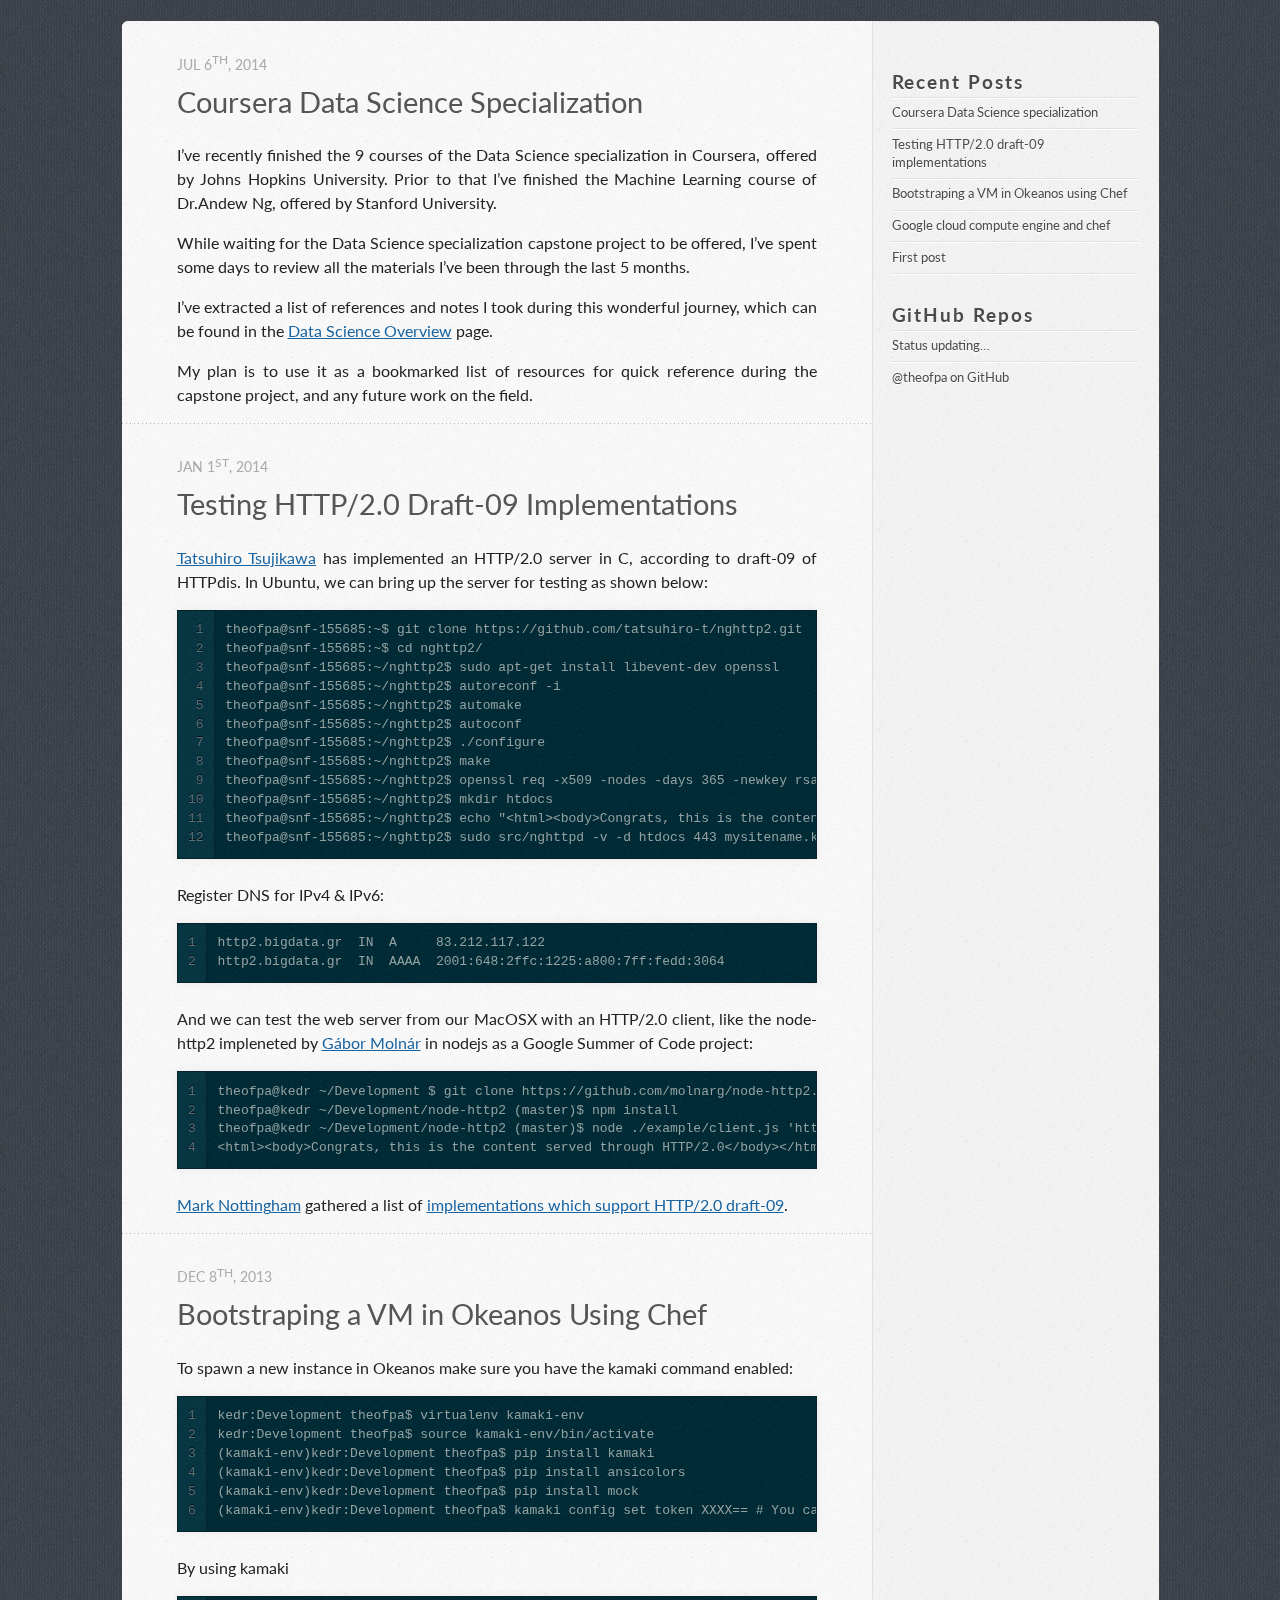
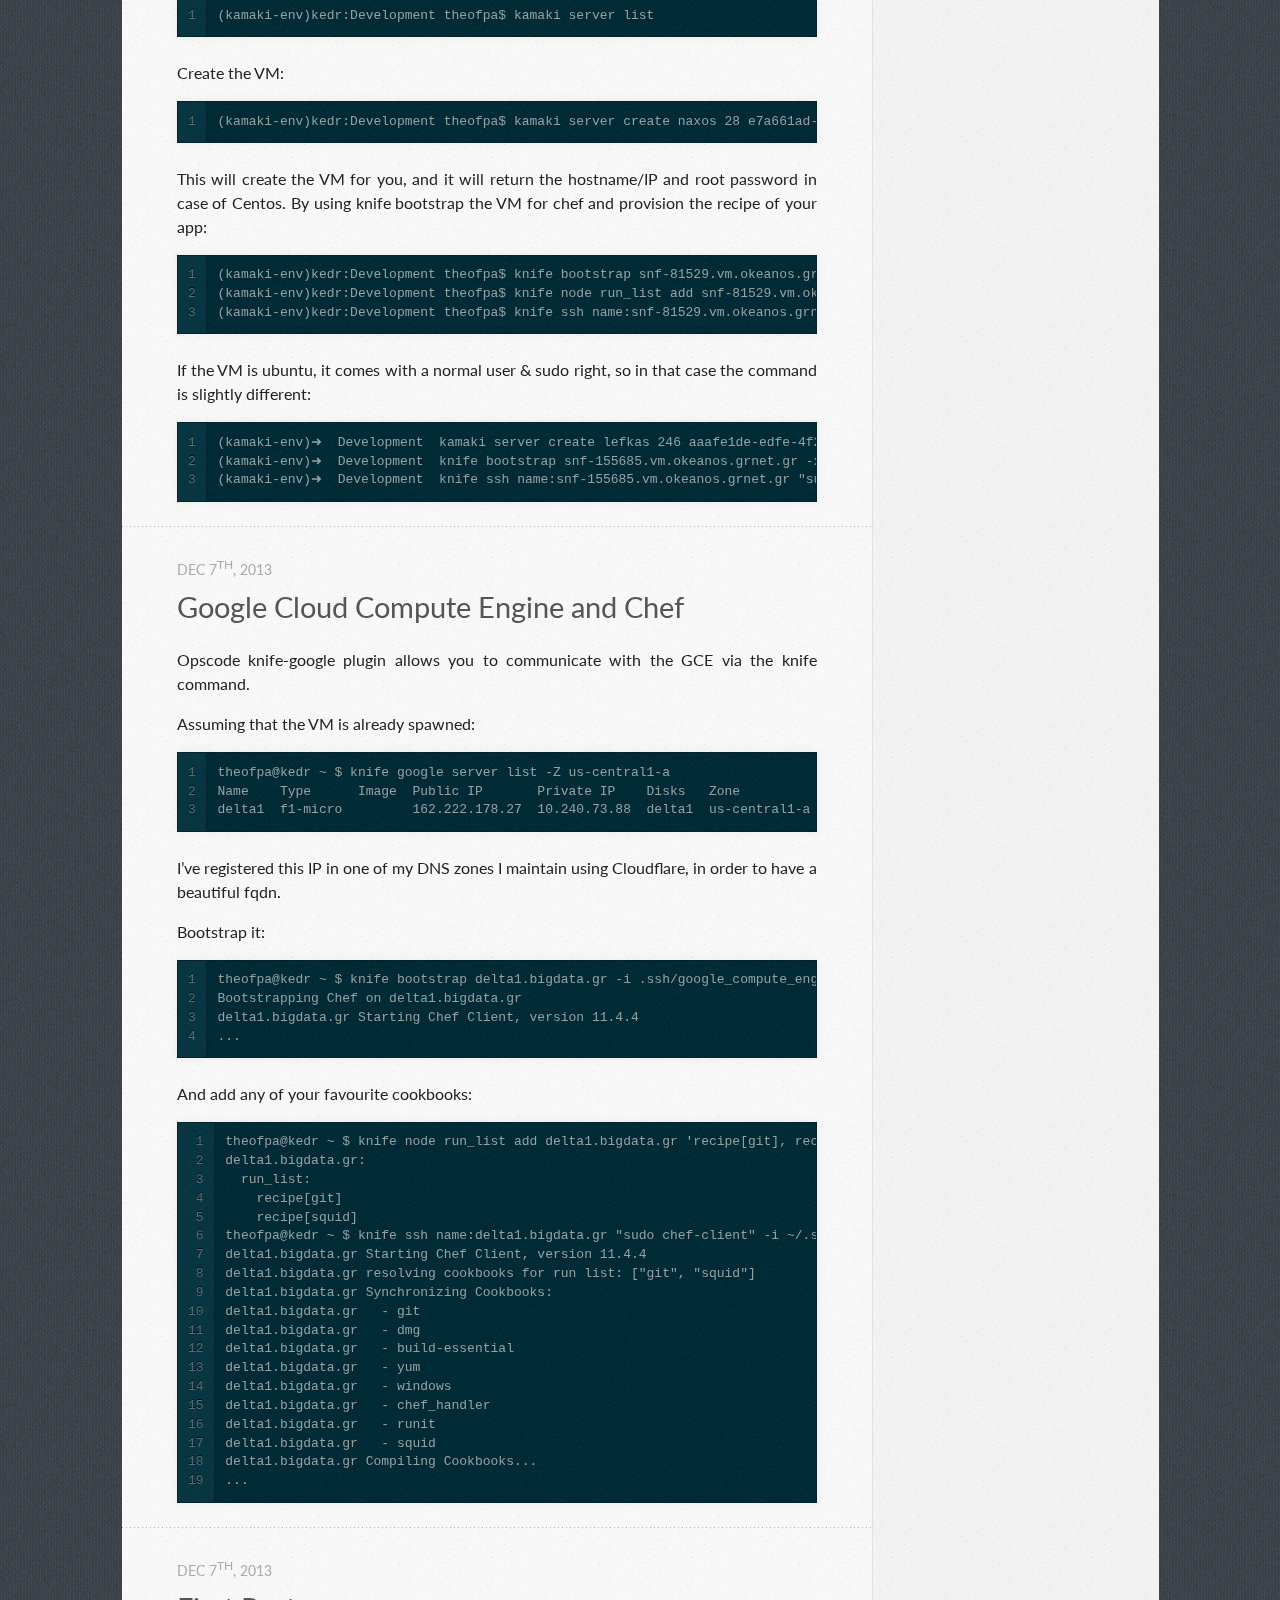
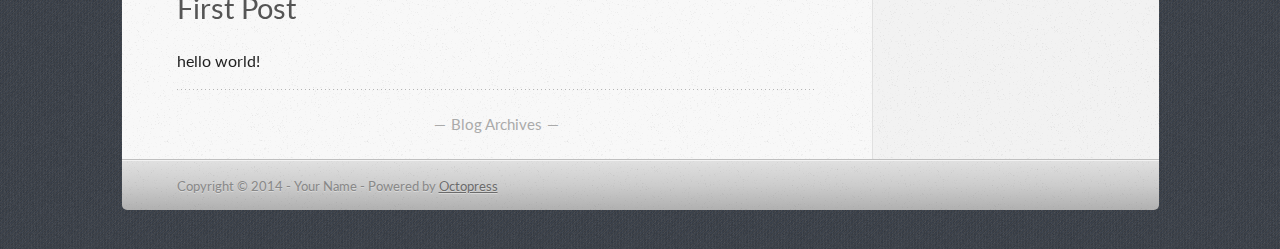
==== commit ef9f131b: "Site updated at 2014-08-23 21:23:29 UTC" ====
--- a/index.html
+++ b/index.html
@@ -81,7 +81,7 @@
       
   <header>
     
-      <h1 class="entry-title"><a href="/blog/2014/07/06/coursera-data-science-specialization/">Coursera Data Science Specialization References</a></h1>
+      <h1 class="entry-title"><a href="/blog/2014/07/06/coursera-data-science-specialization/">Coursera Data Science Specialization</a></h1>
     
     
       <p class="meta">
@@ -437,7 +437,7 @@
   <ul id="recent_posts">
     
       <li class="post">
-        <a href="/blog/2014/07/06/coursera-data-science-specialization/">Coursera Data Science specialization references</a>
+        <a href="/blog/2014/07/06/coursera-data-science-specialization/">Coursera Data Science specialization</a>
       </li>
     
       <li class="post">
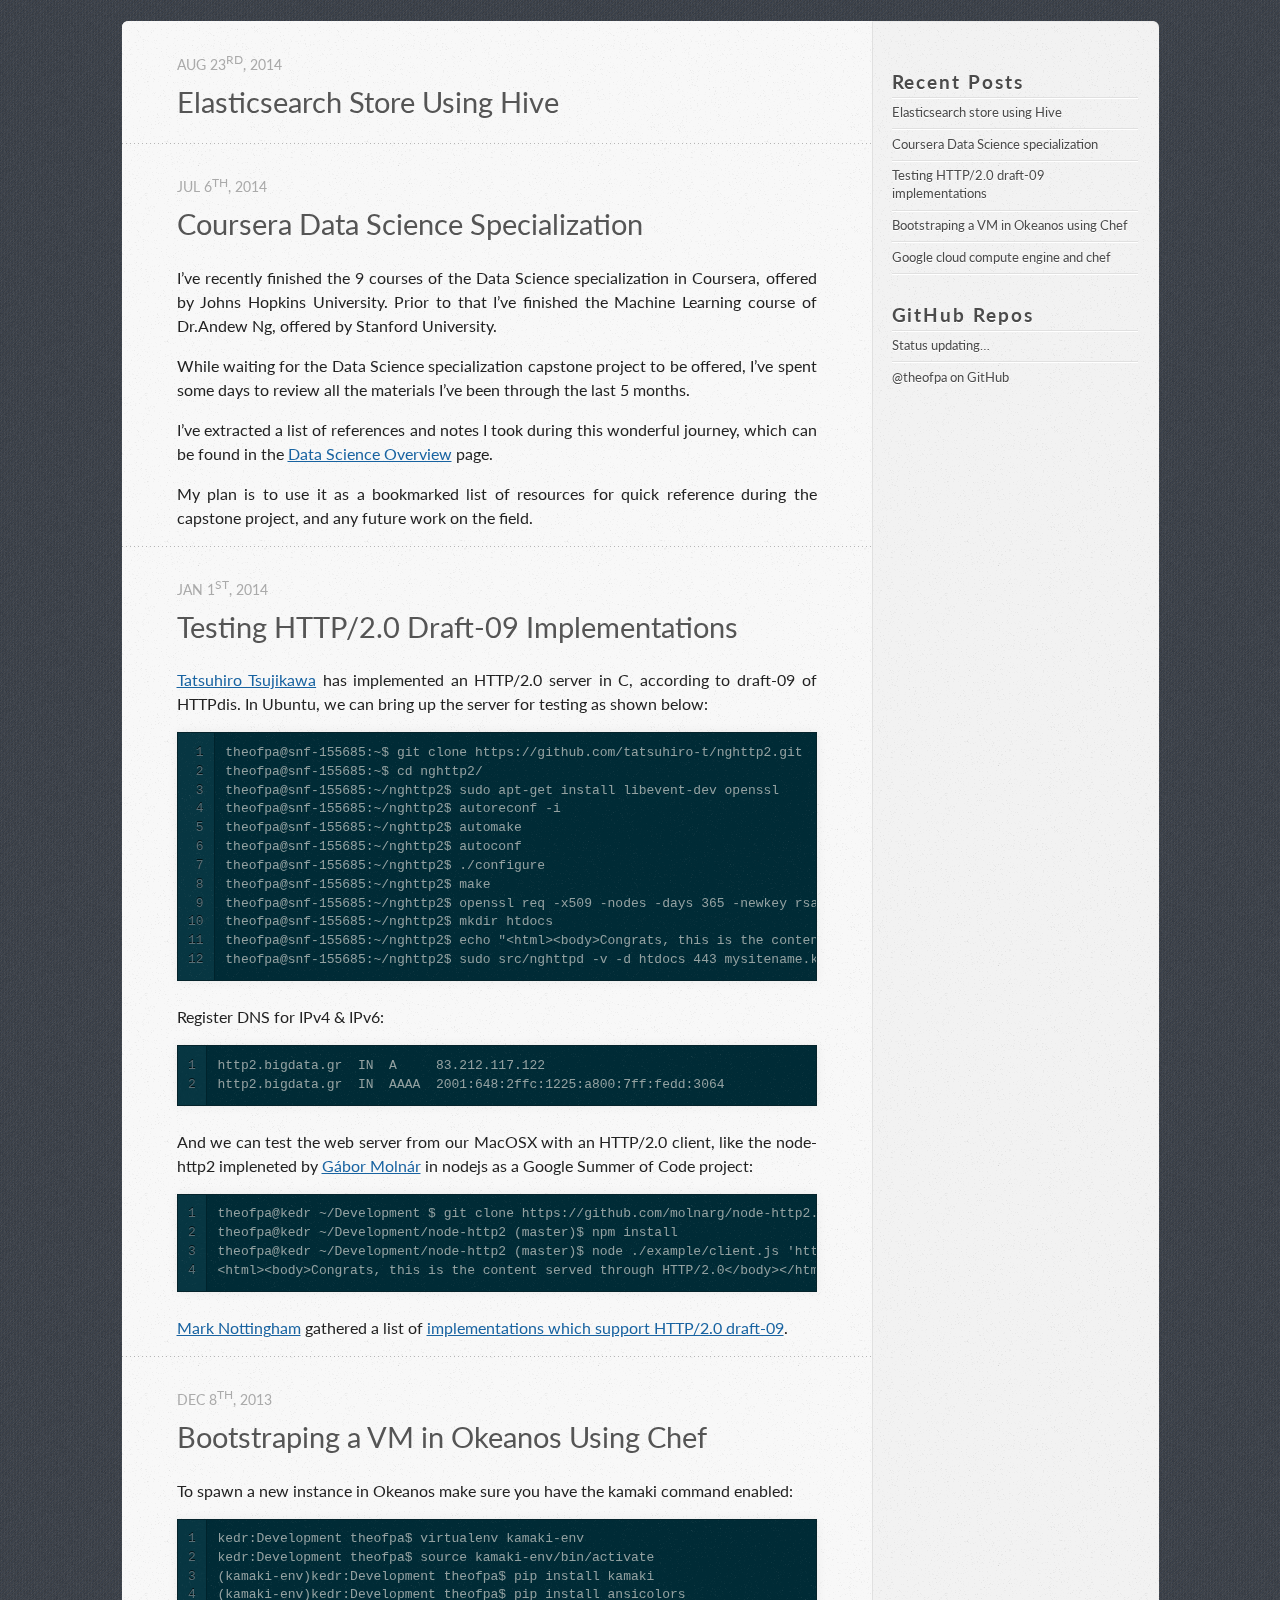
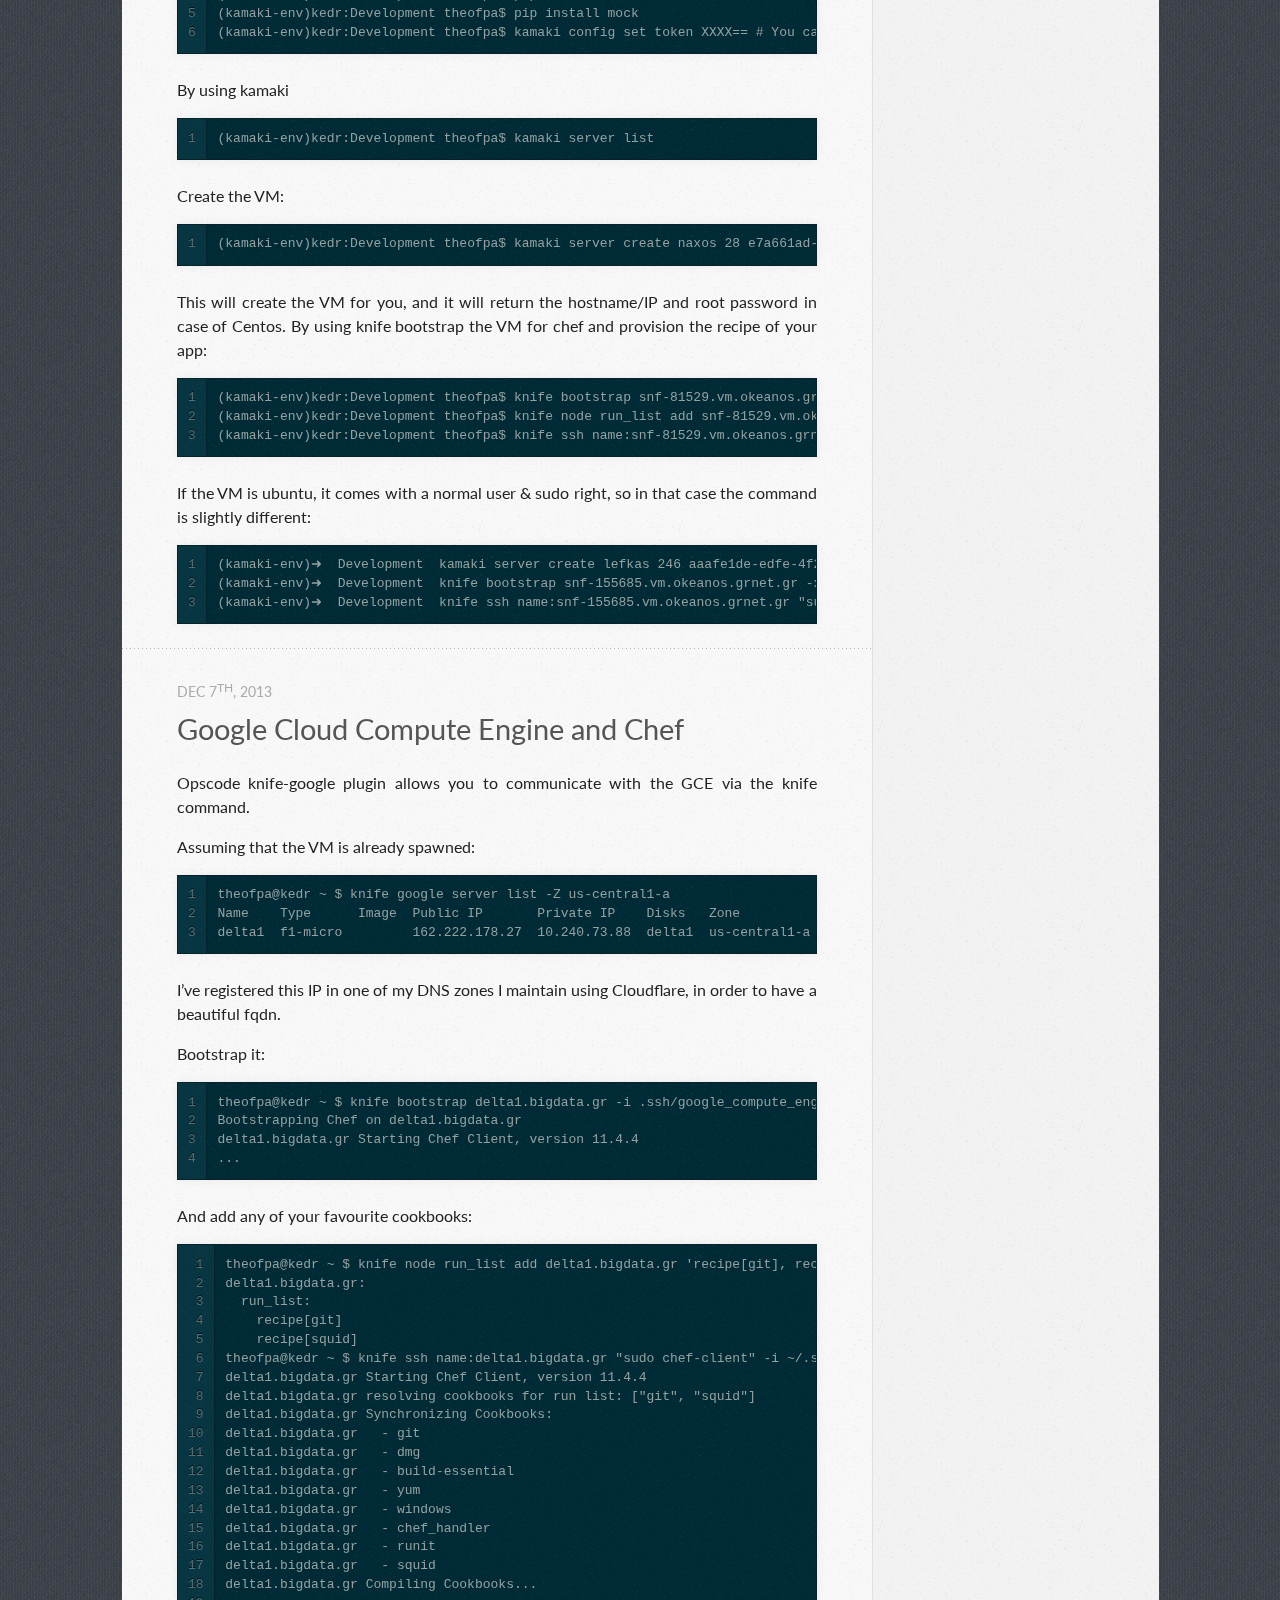
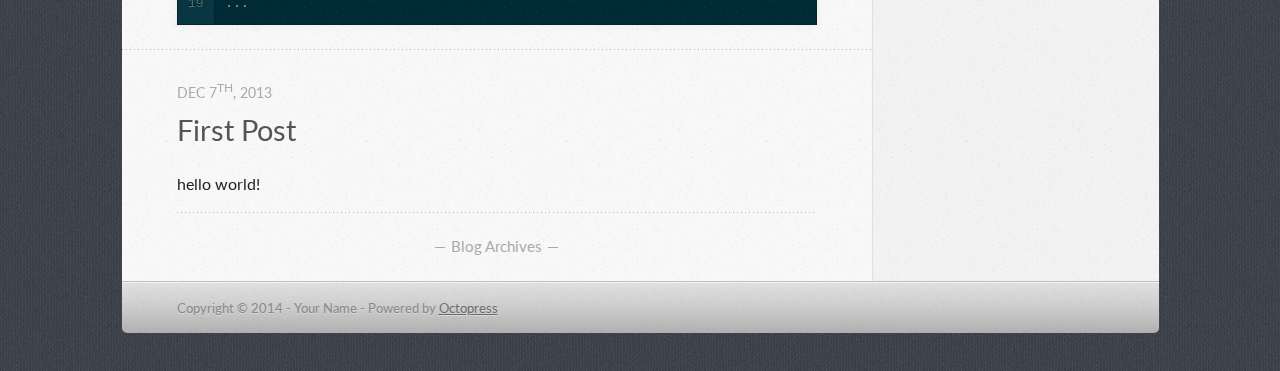
==== commit c9f36544: "Site updated at 2014-08-23 21:32:01 UTC" ====
--- a/index.html
+++ b/index.html
@@ -9,7 +9,8 @@
   <meta name="author" content="Your Name">
 
   
-  <meta name="description" content="I&rsquo;ve recently finished the 9 courses of the Data Science specialization in Coursera, offered by Johns Hopkins University. Prior to that I&rsquo &hellip;">
+  <meta name="description" content="
+">
   
 
   <!-- http://t.co/dKP3o1e -->
@@ -75,6 +76,42 @@
     <div id="content">
       <div class="blog-index">
   
+  
+  
+    <article>
+      
+  <header>
+    
+      <h1 class="entry-title"><a href="/blog/2014/08/23/elasticsearch-store-using-hive/">Elasticsearch Store Using Hive</a></h1>
+    
+    
+      <p class="meta">
+        
+
+
+
+
+
+
+
+
+  
+
+
+<time datetime="2014-08-23T23:26:49+02:00" pubdate data-updated="true">Aug 23<sup>rd</sup>, 2014</time>
+        
+      </p>
+    
+  </header>
+
+
+  <div class="entry-content">
+</div>
+  
+  
+
+
+    </article>
   
   
     <article>
@@ -437,6 +474,10 @@
   <ul id="recent_posts">
     
       <li class="post">
+        <a href="/blog/2014/08/23/elasticsearch-store-using-hive/">Elasticsearch store using Hive</a>
+      </li>
+    
+      <li class="post">
         <a href="/blog/2014/07/06/coursera-data-science-specialization/">Coursera Data Science specialization</a>
       </li>
     
@@ -450,10 +491,6 @@
     
       <li class="post">
         <a href="/blog/2013/12/07/google-cloud-compute-engine-and-chef/">Google cloud compute engine and chef</a>
-      </li>
-    
-      <li class="post">
-        <a href="/blog/2013/12/07/first-post/">First post</a>
       </li>
     
   </ul>
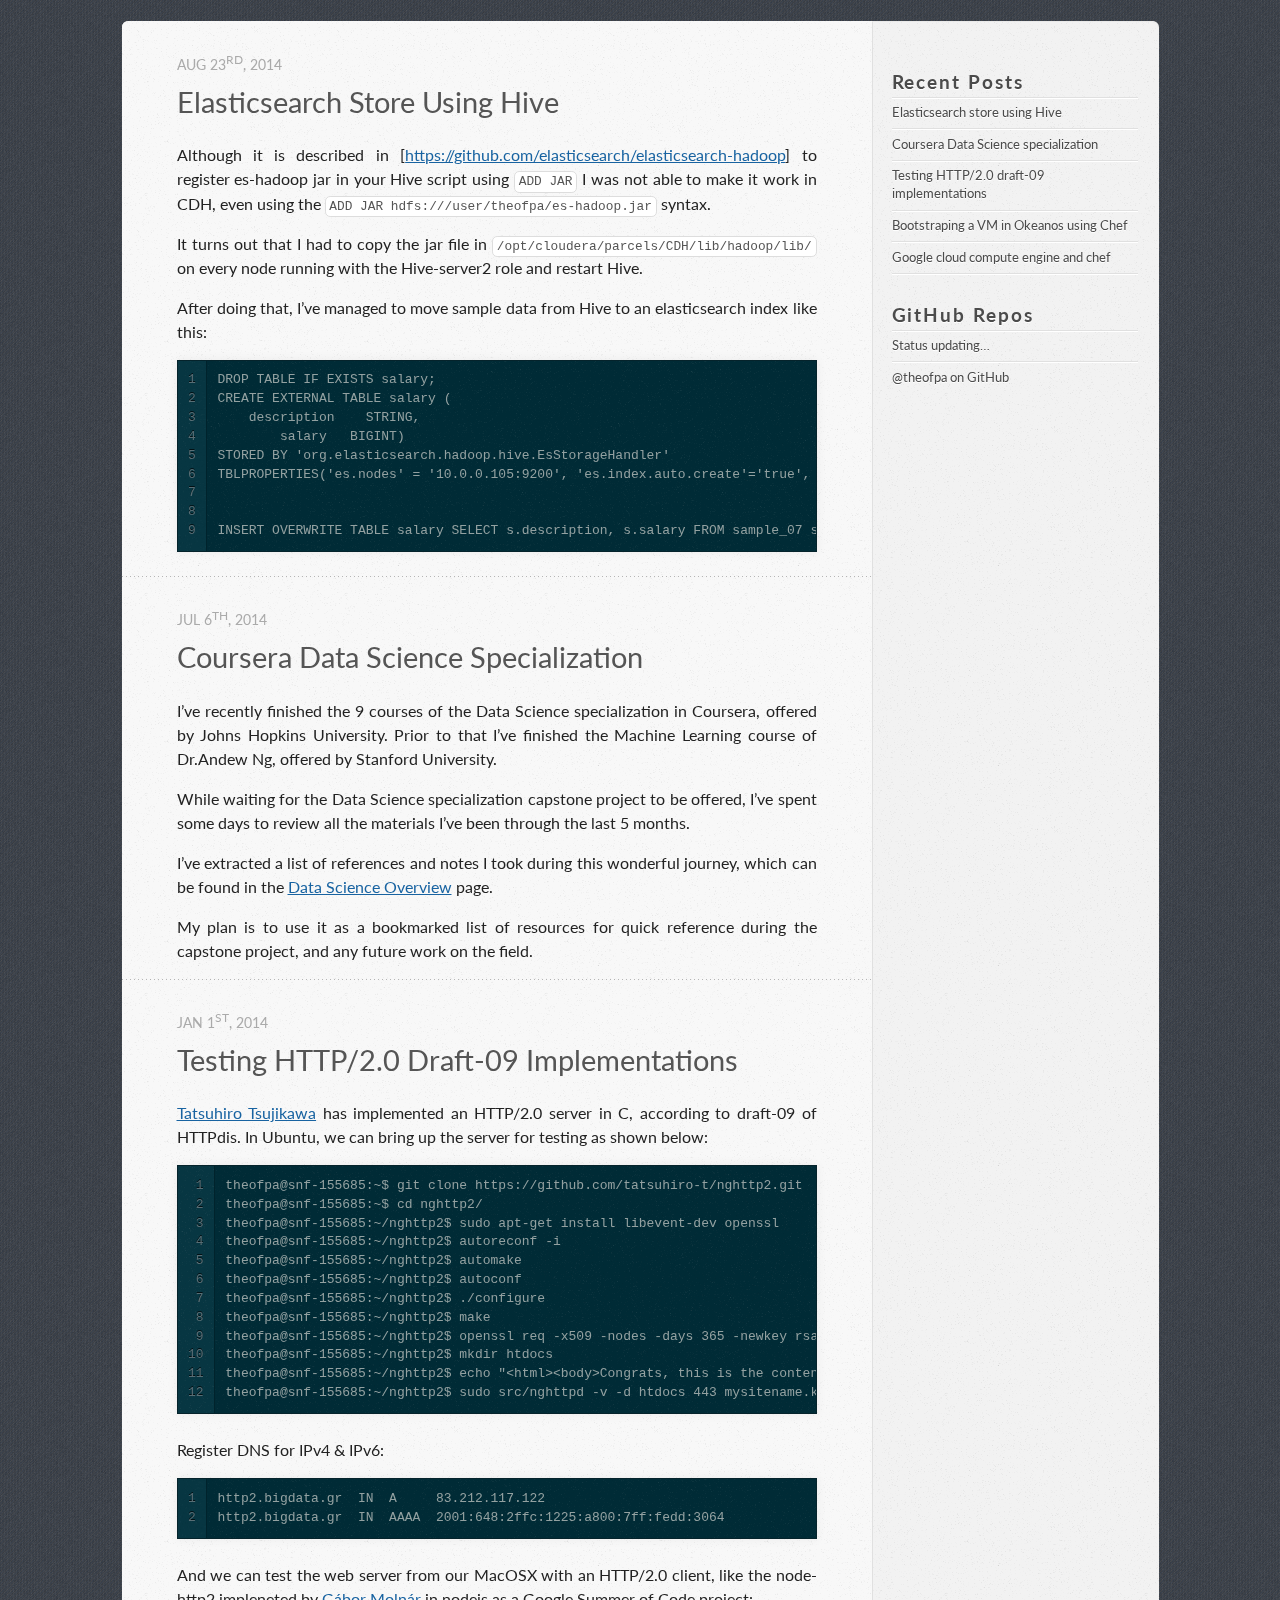
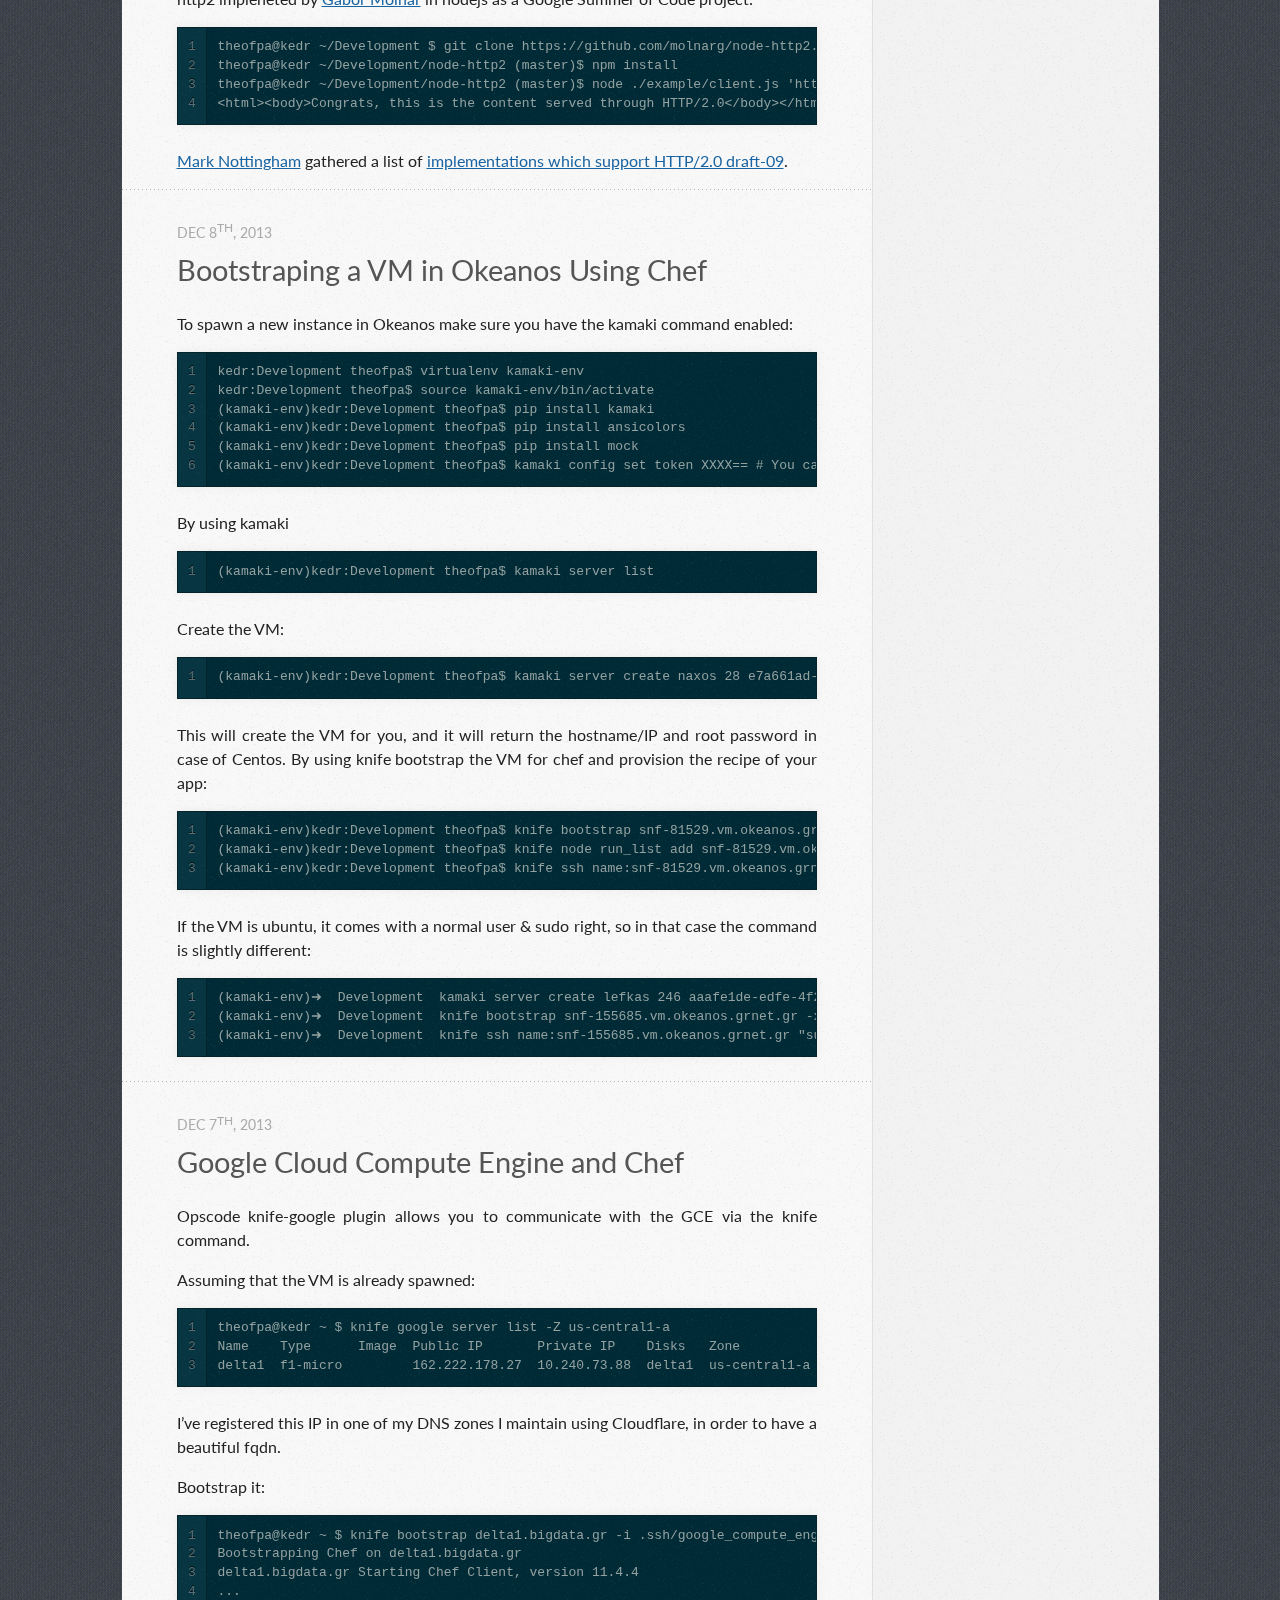
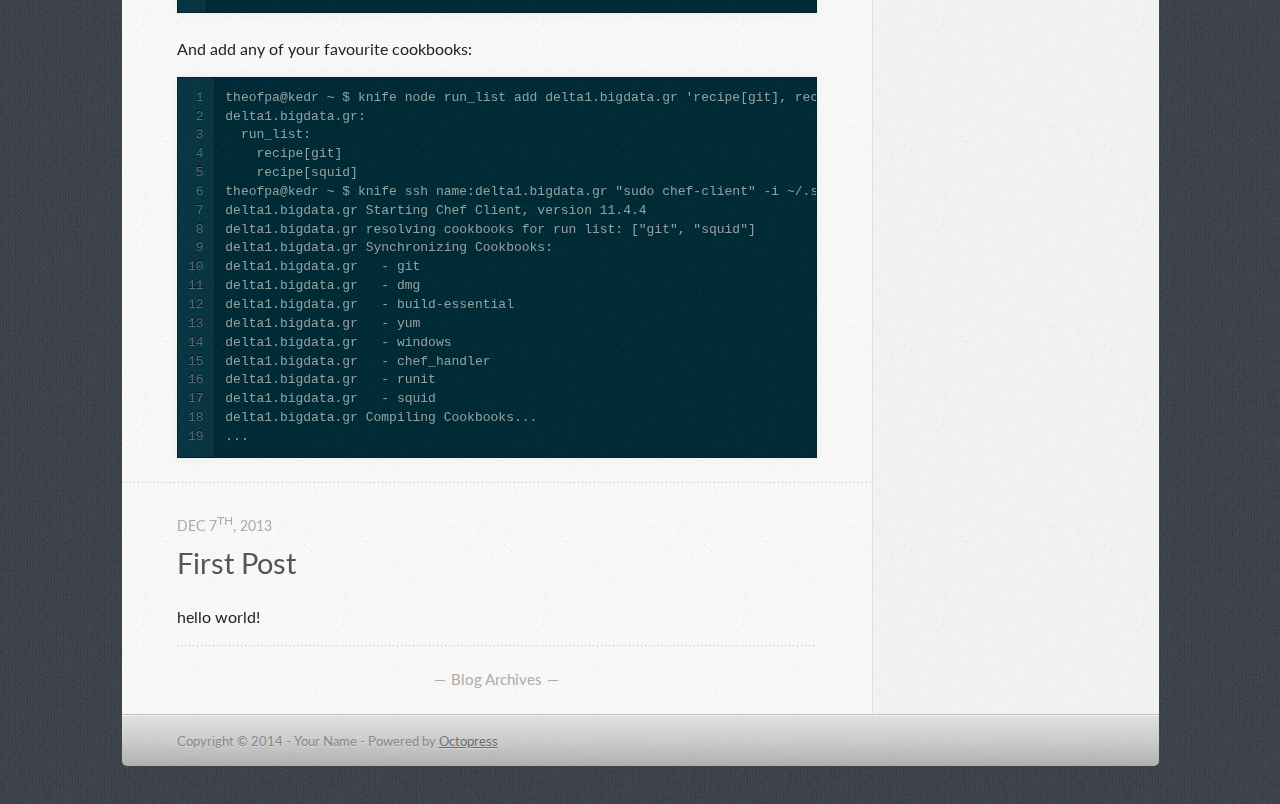
==== commit 0616e5e7: "Site updated at 2014-08-23 21:33:19 UTC" ====
--- a/index.html
+++ b/index.html
@@ -9,8 +9,7 @@
   <meta name="author" content="Your Name">
 
   
-  <meta name="description" content="
-">
+  <meta name="description" content="Although it is described in [https://github.com/elasticsearch/elasticsearch-hadoop] to register es-hadoop jar in your Hive script using ADD JAR I was &hellip;">
   
 
   <!-- http://t.co/dKP3o1e -->
@@ -98,14 +97,38 @@
   
 
 
-<time datetime="2014-08-23T23:26:49+02:00" pubdate data-updated="true">Aug 23<sup>rd</sup>, 2014</time>
+<time datetime="2014-08-23T23:32:23+02:00" pubdate data-updated="true">Aug 23<sup>rd</sup>, 2014</time>
         
       </p>
     
   </header>
 
 
-  <div class="entry-content">
+  <div class="entry-content"><p>Although it is described in [<a href="https://github.com/elasticsearch/elasticsearch-hadoop">https://github.com/elasticsearch/elasticsearch-hadoop</a>] to register es-hadoop jar in your Hive script using <code>ADD JAR</code> I was not able to make it work in CDH, even using the <code>ADD JAR hdfs:///user/theofpa/es-hadoop.jar</code> syntax.</p>
+
+<p>It turns out that I had to copy the jar file in <code>/opt/cloudera/parcels/CDH/lib/hadoop/lib/</code> on every node running with the Hive-server2 role and restart Hive.</p>
+
+<p>After doing that, I&rsquo;ve managed to move sample data from Hive to an elasticsearch index like this:</p>
+
+<figure class='code'><div class="highlight"><table><tr><td class="gutter"><pre class="line-numbers"><span class='line-number'>1</span>
+<span class='line-number'>2</span>
+<span class='line-number'>3</span>
+<span class='line-number'>4</span>
+<span class='line-number'>5</span>
+<span class='line-number'>6</span>
+<span class='line-number'>7</span>
+<span class='line-number'>8</span>
+<span class='line-number'>9</span>
+</pre></td><td class='code'><pre><code class=''><span class='line'>DROP TABLE IF EXISTS salary;
+</span><span class='line'>CREATE EXTERNAL TABLE salary (
+</span><span class='line'>    description    STRING,
+</span><span class='line'>        salary   BIGINT)
+</span><span class='line'>STORED BY 'org.elasticsearch.hadoop.hive.EsStorageHandler'
+</span><span class='line'>TBLPROPERTIES('es.nodes' = '10.0.0.105:9200', 'es.index.auto.create'='true', 'es.resource' = 'sample/salary');
+</span><span class='line'>
+</span><span class='line'>
+</span><span class='line'>INSERT OVERWRITE TABLE salary SELECT s.description, s.salary FROM sample_07 s;</span></code></pre></td></tr></table></div></figure>
+
 </div>
   
   
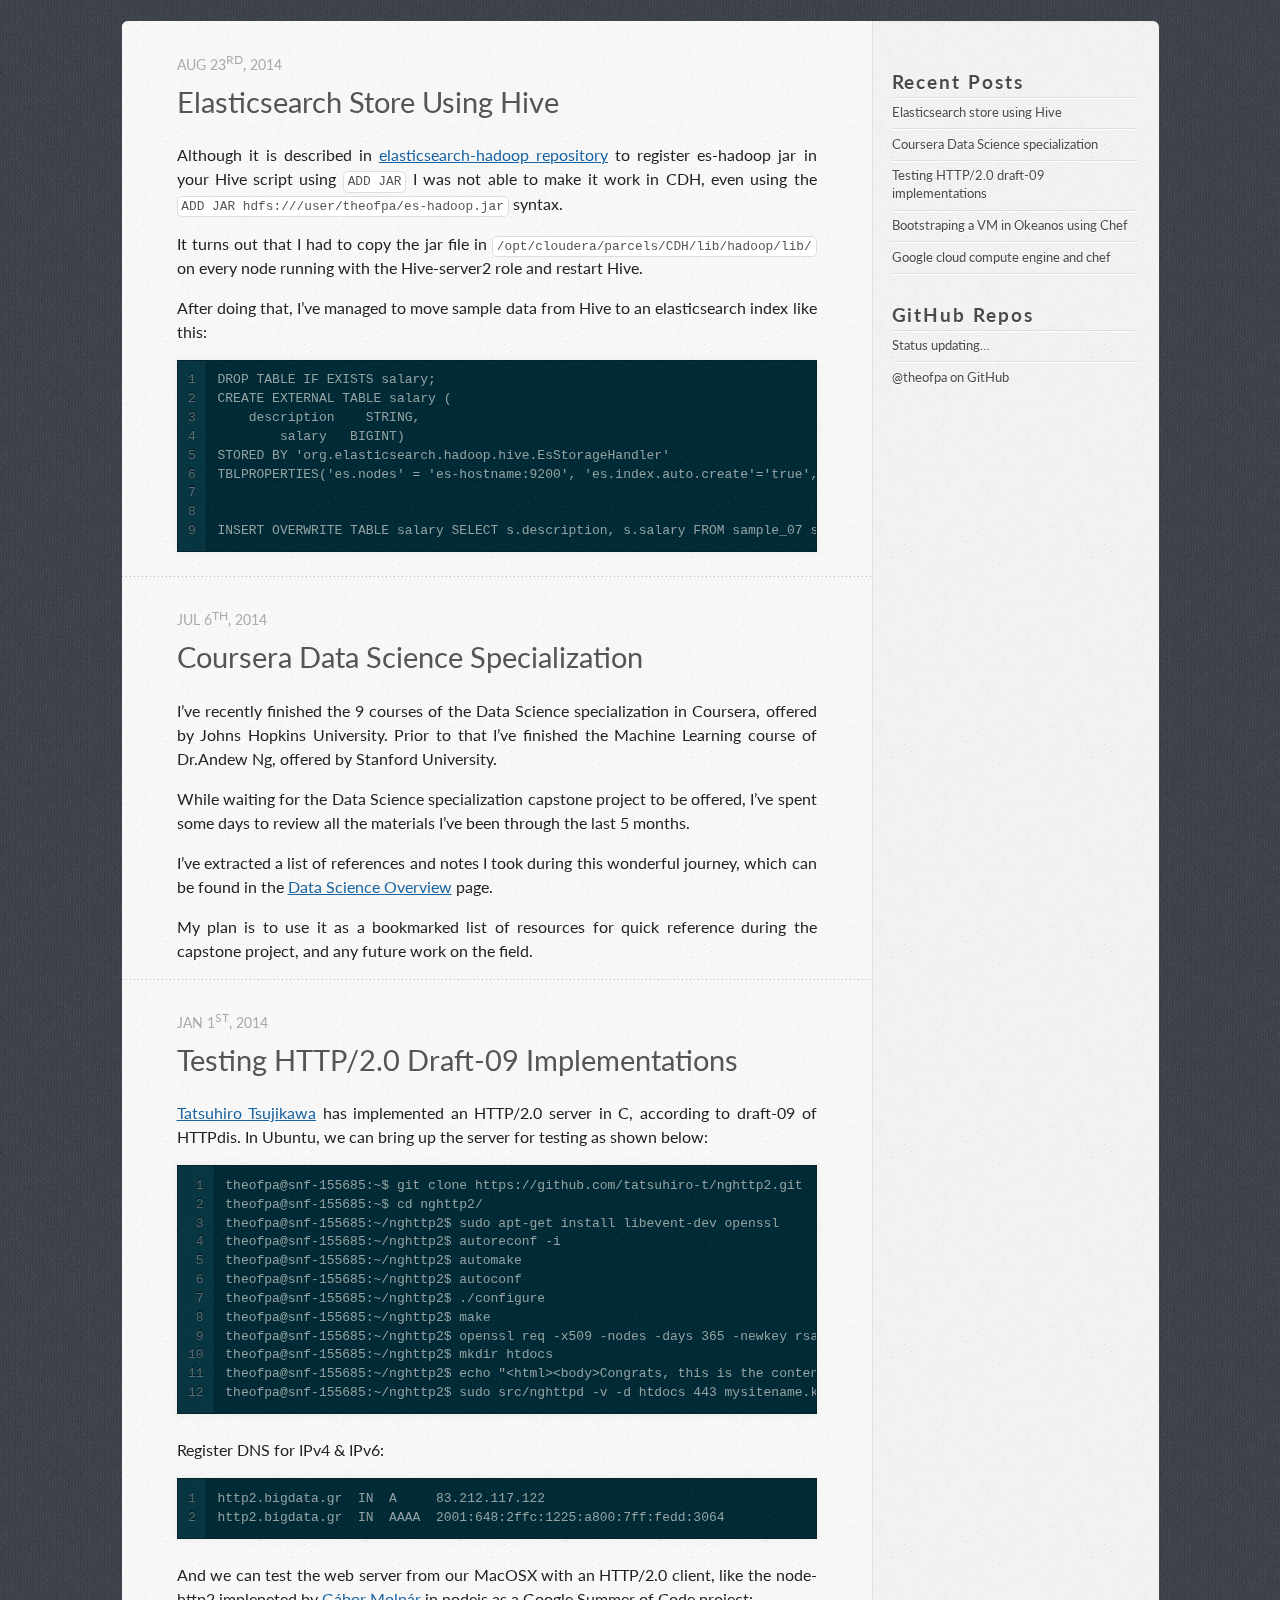
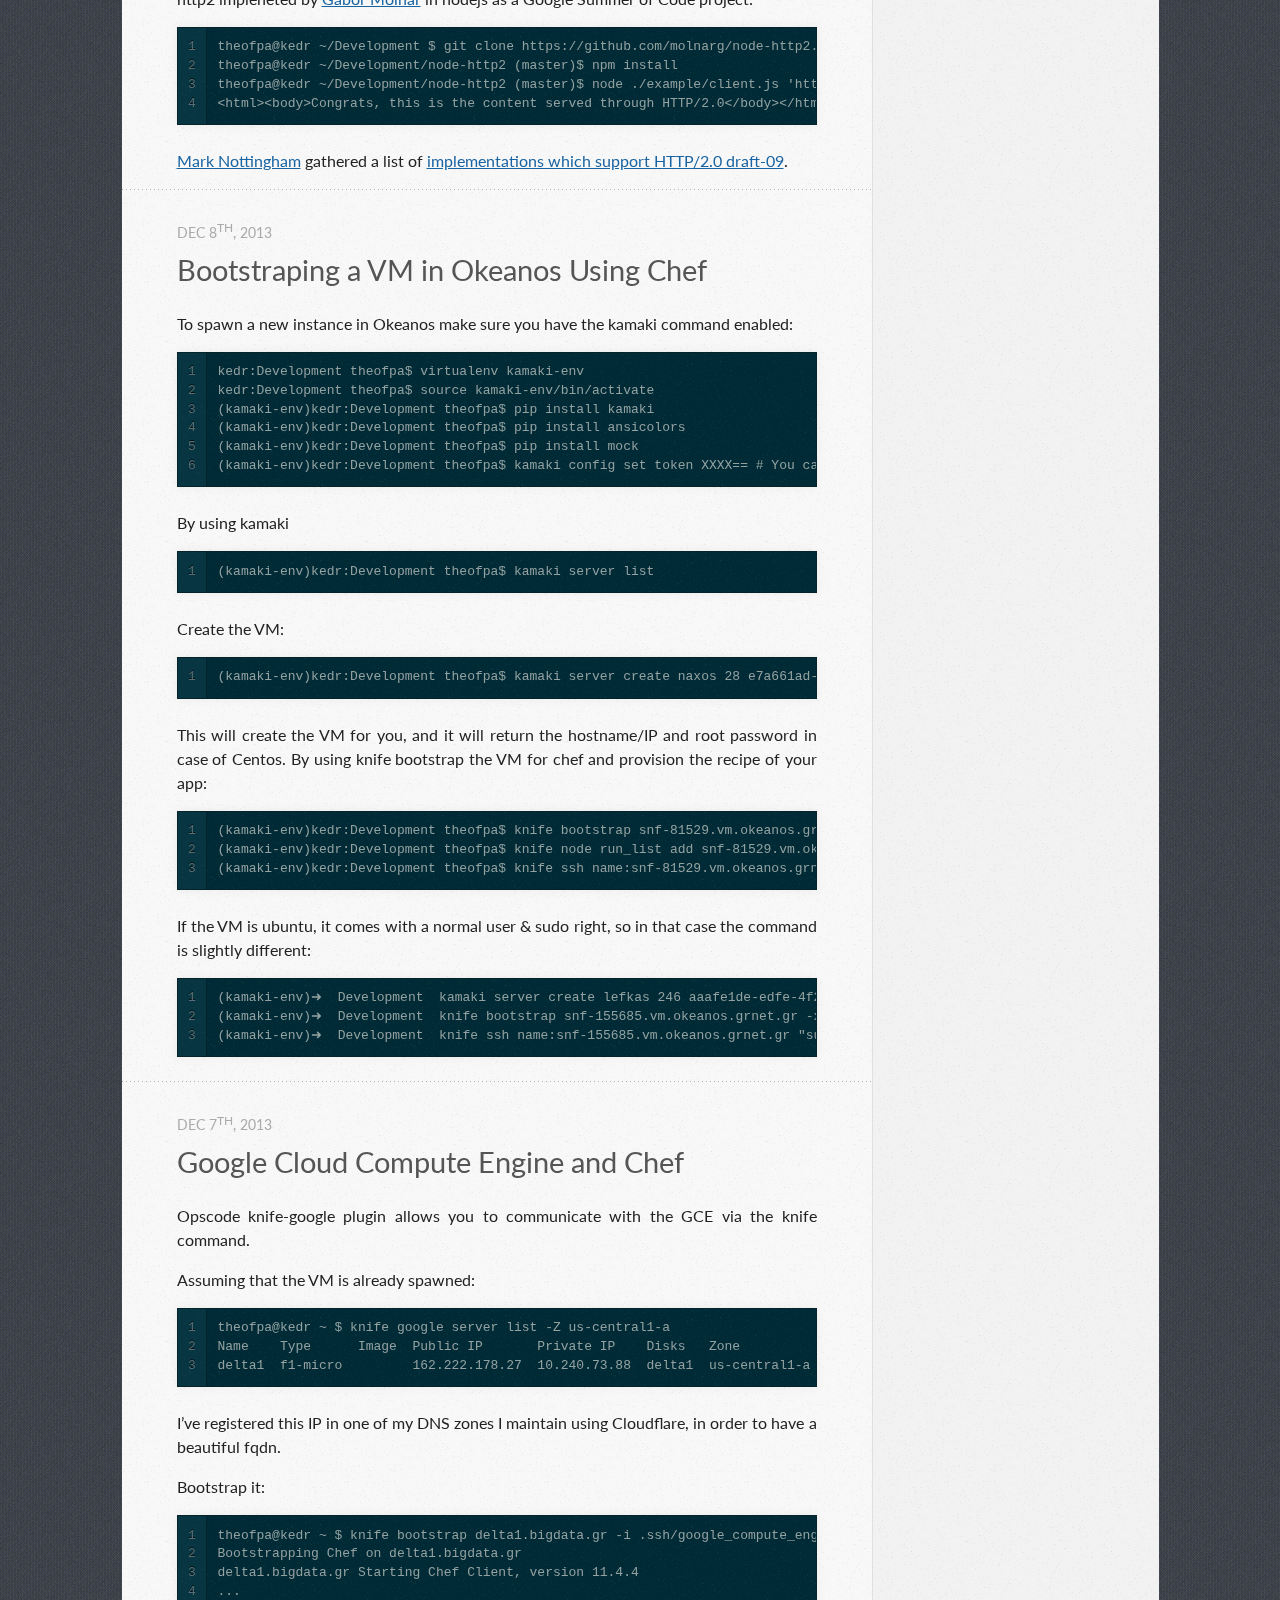
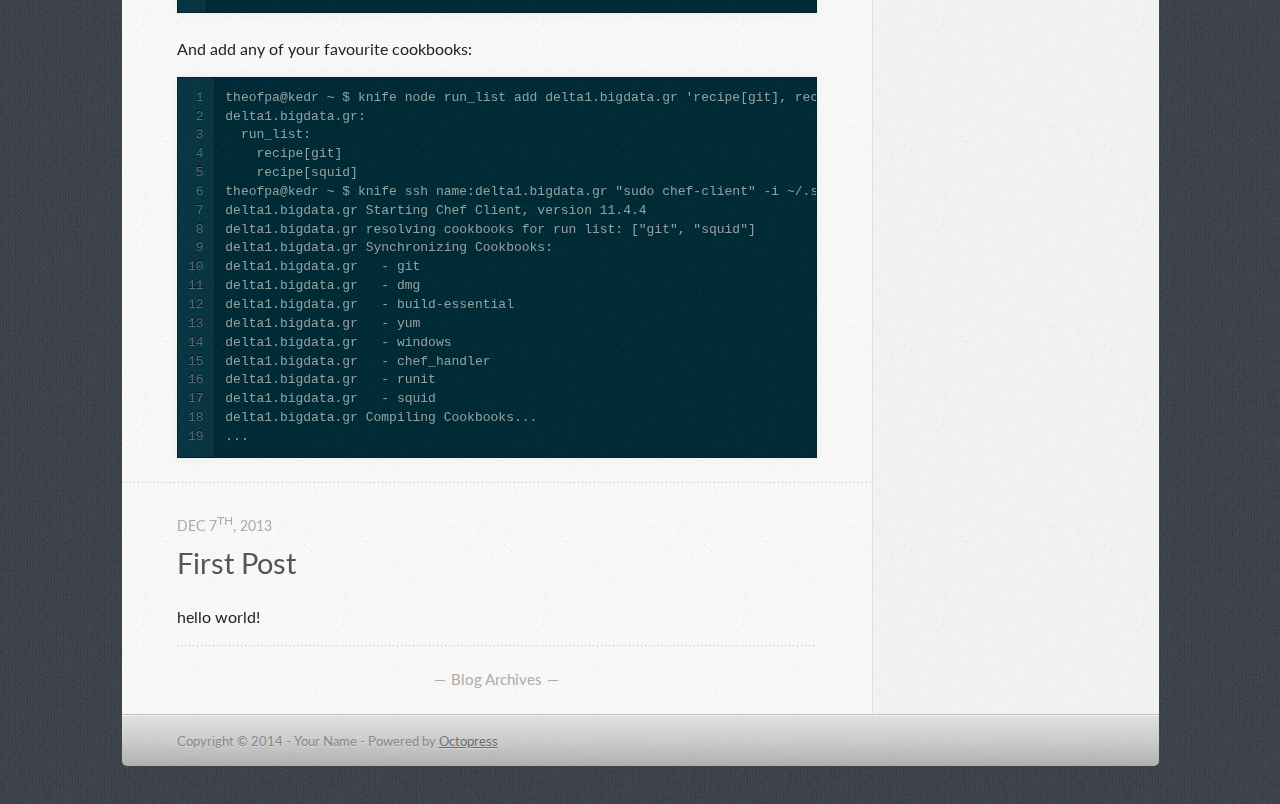
==== commit 392683db: "Site updated at 2014-08-23 21:43:15 UTC" ====
--- a/index.html
+++ b/index.html
@@ -9,7 +9,7 @@
   <meta name="author" content="Your Name">
 
   
-  <meta name="description" content="Although it is described in [https://github.com/elasticsearch/elasticsearch-hadoop] to register es-hadoop jar in your Hive script using ADD JAR I was &hellip;">
+  <meta name="description" content="Although it is described in elasticsearch-hadoop repository to register es-hadoop jar in your Hive script using ADD JAR I was not able to make it &hellip;">
   
 
   <!-- http://t.co/dKP3o1e -->
@@ -104,7 +104,7 @@
   </header>
 
 
-  <div class="entry-content"><p>Although it is described in [<a href="https://github.com/elasticsearch/elasticsearch-hadoop">https://github.com/elasticsearch/elasticsearch-hadoop</a>] to register es-hadoop jar in your Hive script using <code>ADD JAR</code> I was not able to make it work in CDH, even using the <code>ADD JAR hdfs:///user/theofpa/es-hadoop.jar</code> syntax.</p>
+  <div class="entry-content"><p>Although it is described in <a href="https://github.com/elasticsearch/elasticsearch-hadoop">elasticsearch-hadoop repository</a> to register es-hadoop jar in your Hive script using <code>ADD JAR</code> I was not able to make it work in CDH, even using the <code>ADD JAR hdfs:///user/theofpa/es-hadoop.jar</code> syntax.</p>
 
 <p>It turns out that I had to copy the jar file in <code>/opt/cloudera/parcels/CDH/lib/hadoop/lib/</code> on every node running with the Hive-server2 role and restart Hive.</p>
 
@@ -124,7 +124,7 @@
 </span><span class='line'>    description    STRING,
 </span><span class='line'>        salary   BIGINT)
 </span><span class='line'>STORED BY 'org.elasticsearch.hadoop.hive.EsStorageHandler'
-</span><span class='line'>TBLPROPERTIES('es.nodes' = '10.0.0.105:9200', 'es.index.auto.create'='true', 'es.resource' = 'sample/salary');
+</span><span class='line'>TBLPROPERTIES('es.nodes' = 'es-hostname:9200', 'es.index.auto.create'='true', 'es.resource' = 'sample/salary');
 </span><span class='line'>
 </span><span class='line'>
 </span><span class='line'>INSERT OVERWRITE TABLE salary SELECT s.description, s.salary FROM sample_07 s;</span></code></pre></td></tr></table></div></figure>
